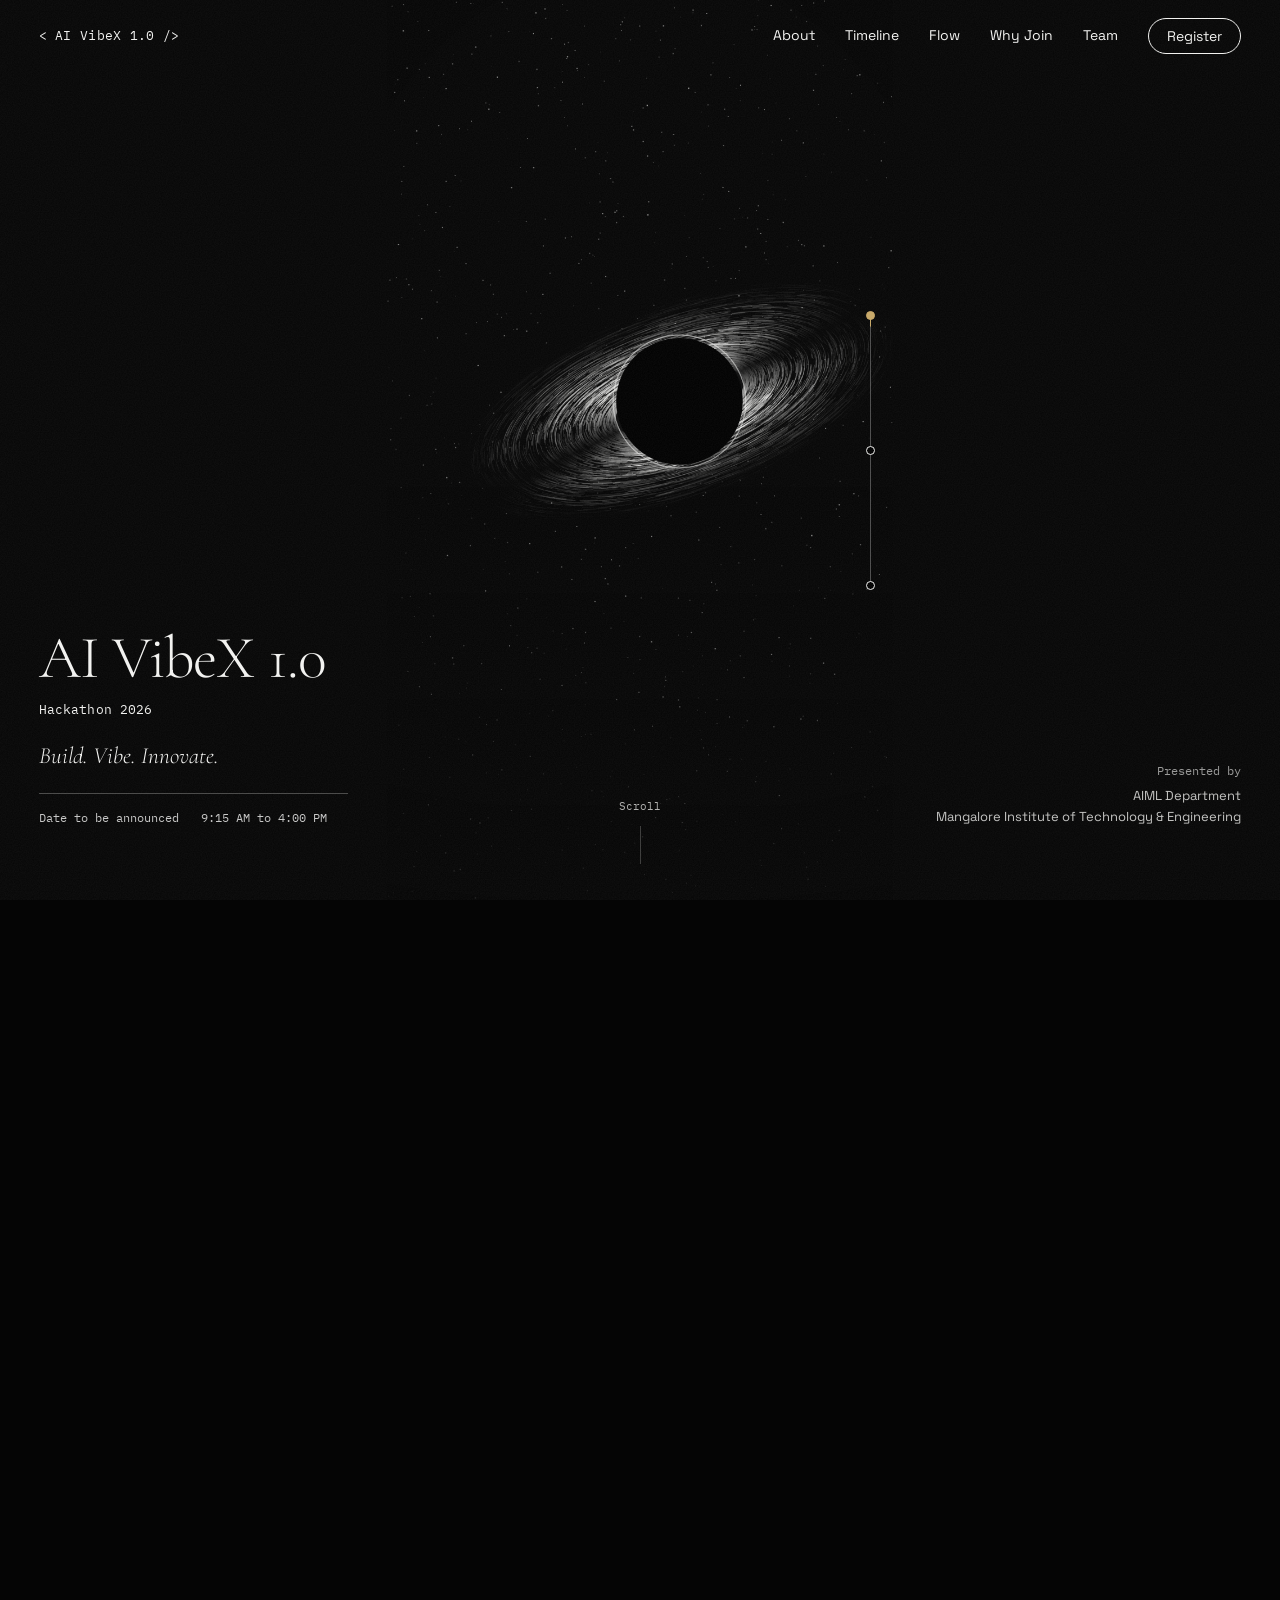
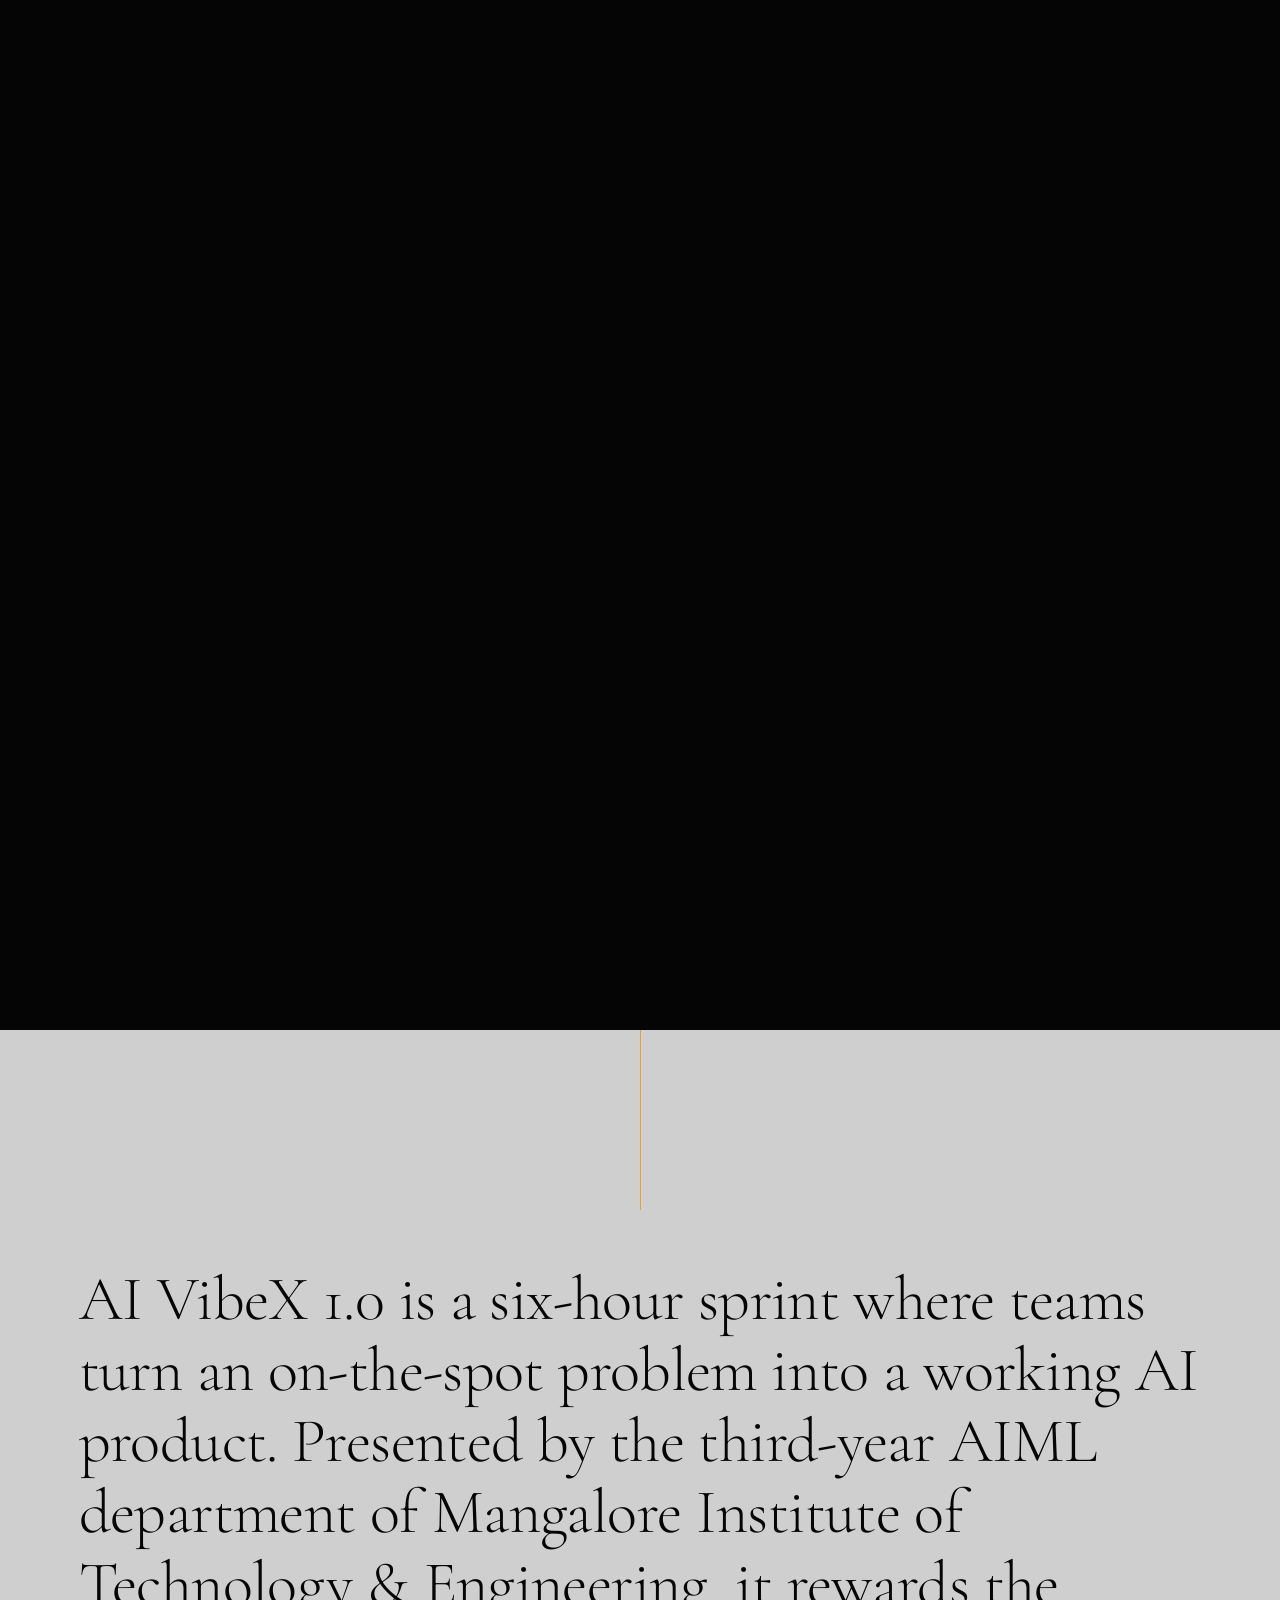
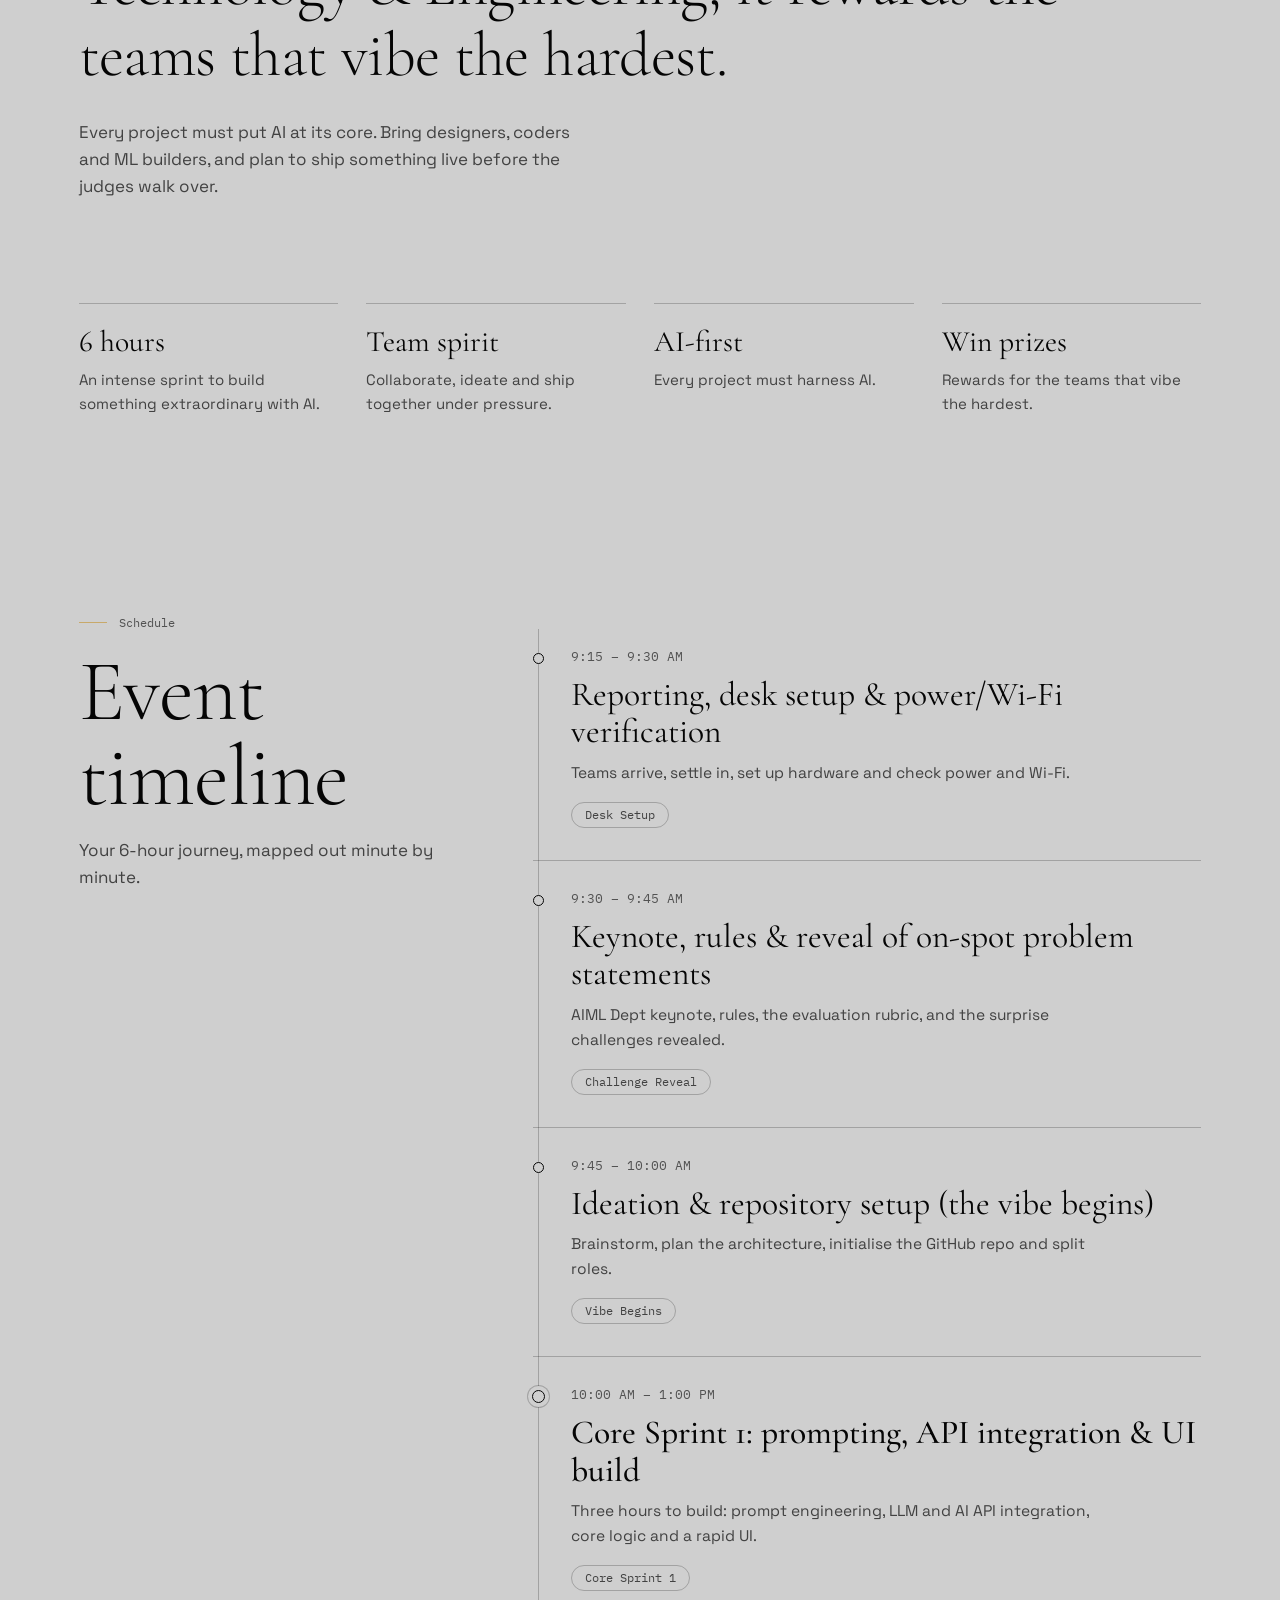
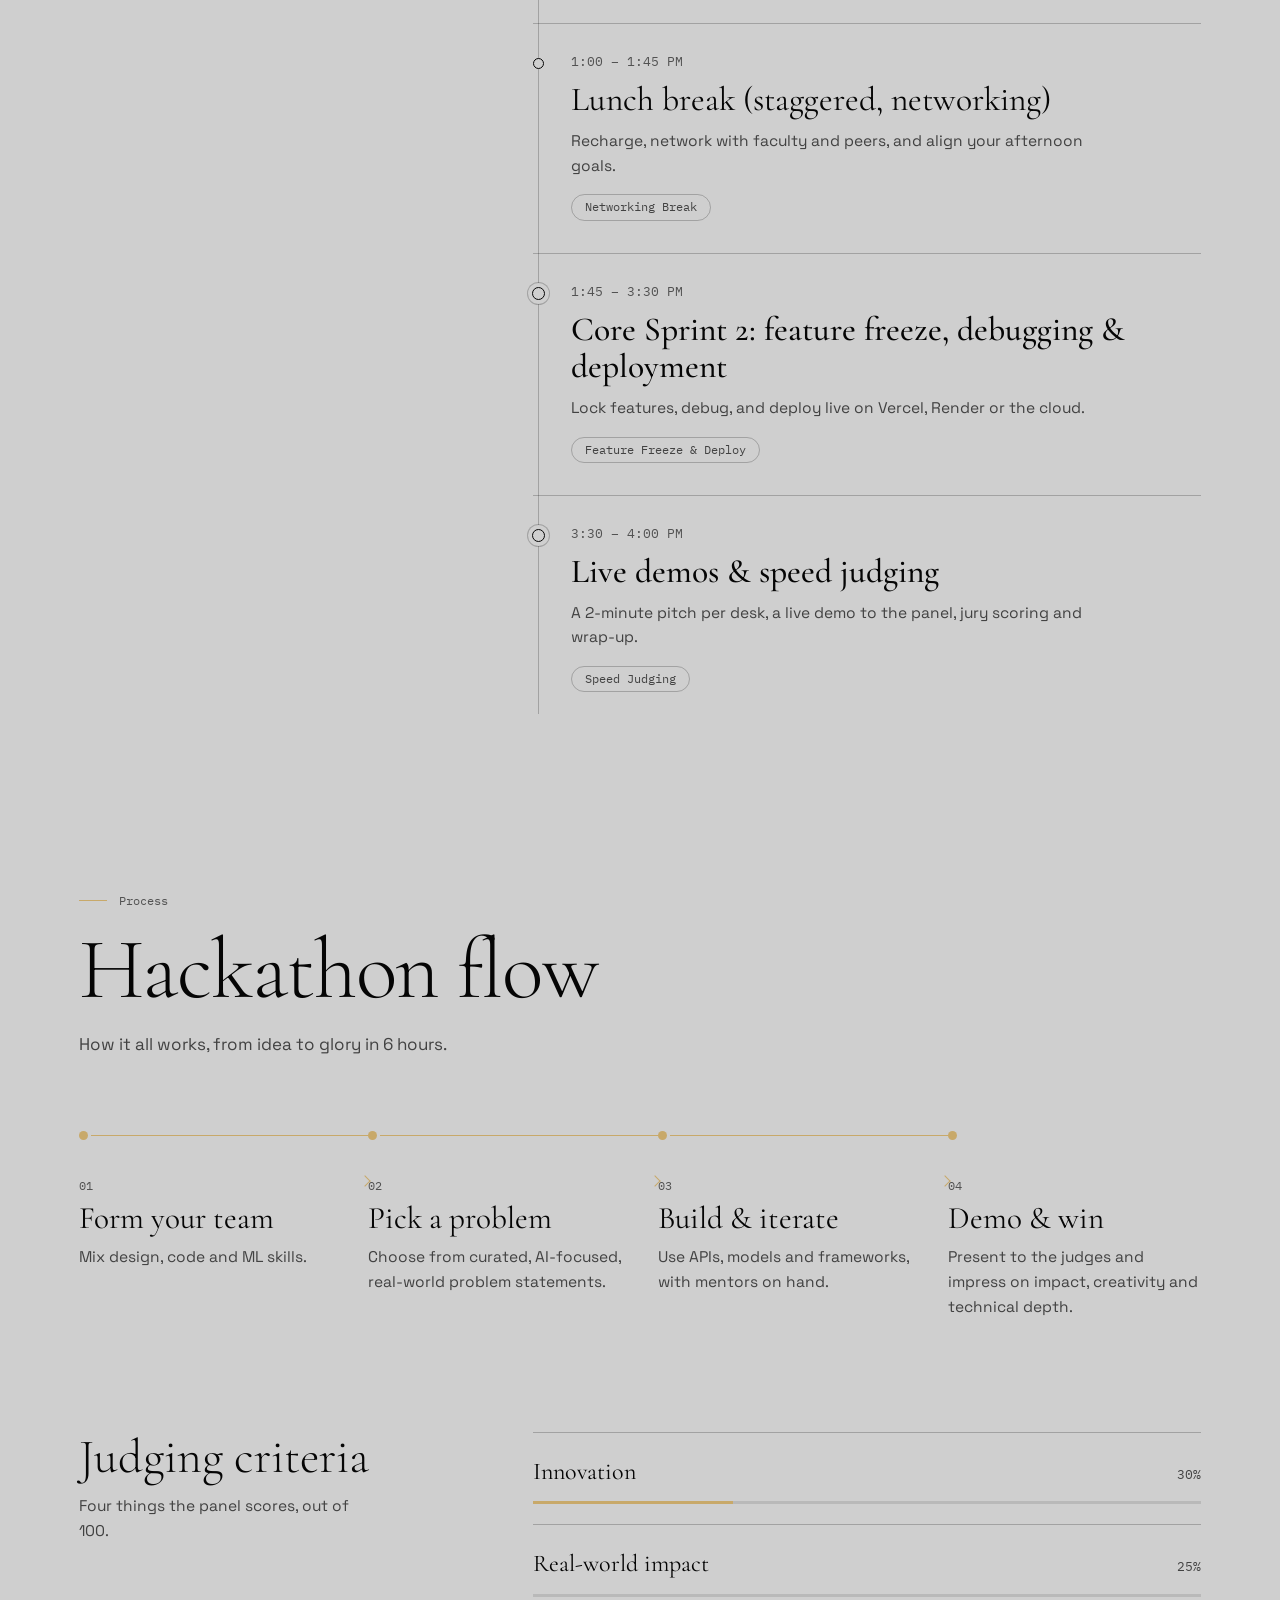
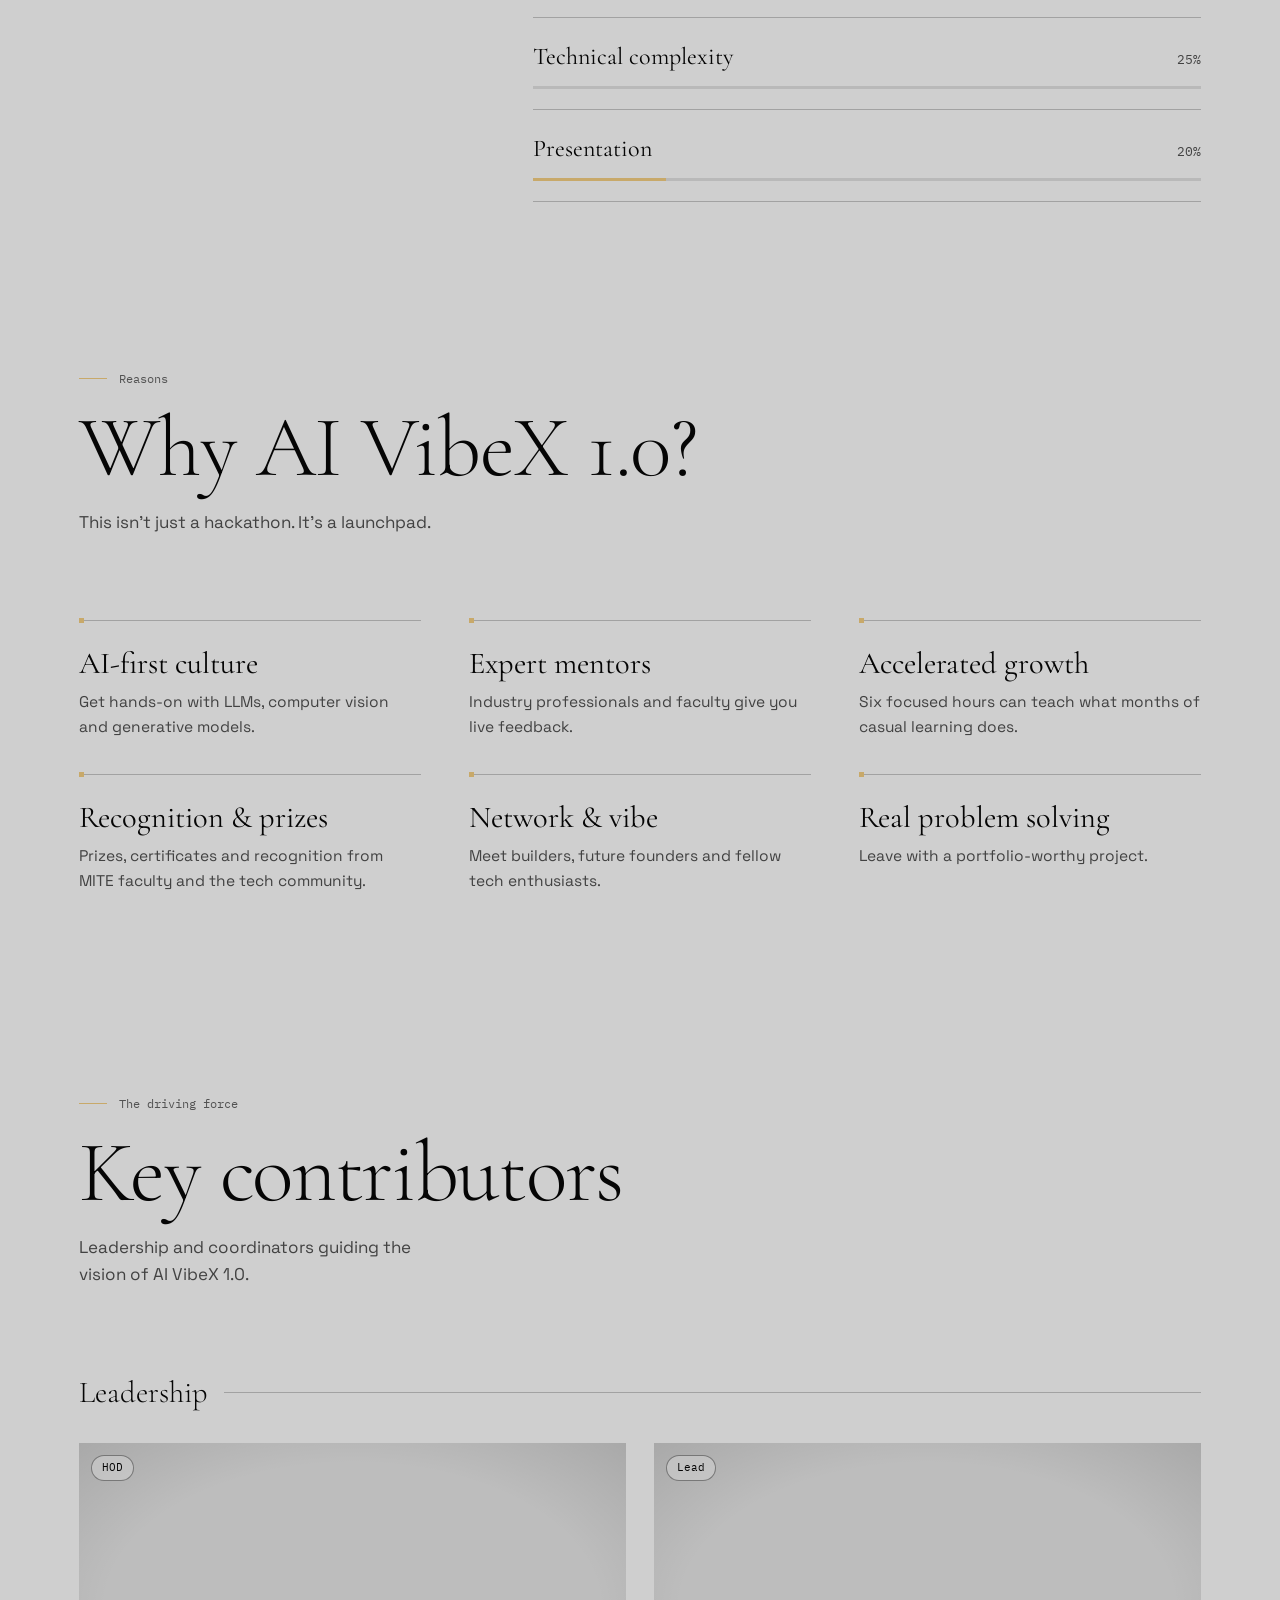
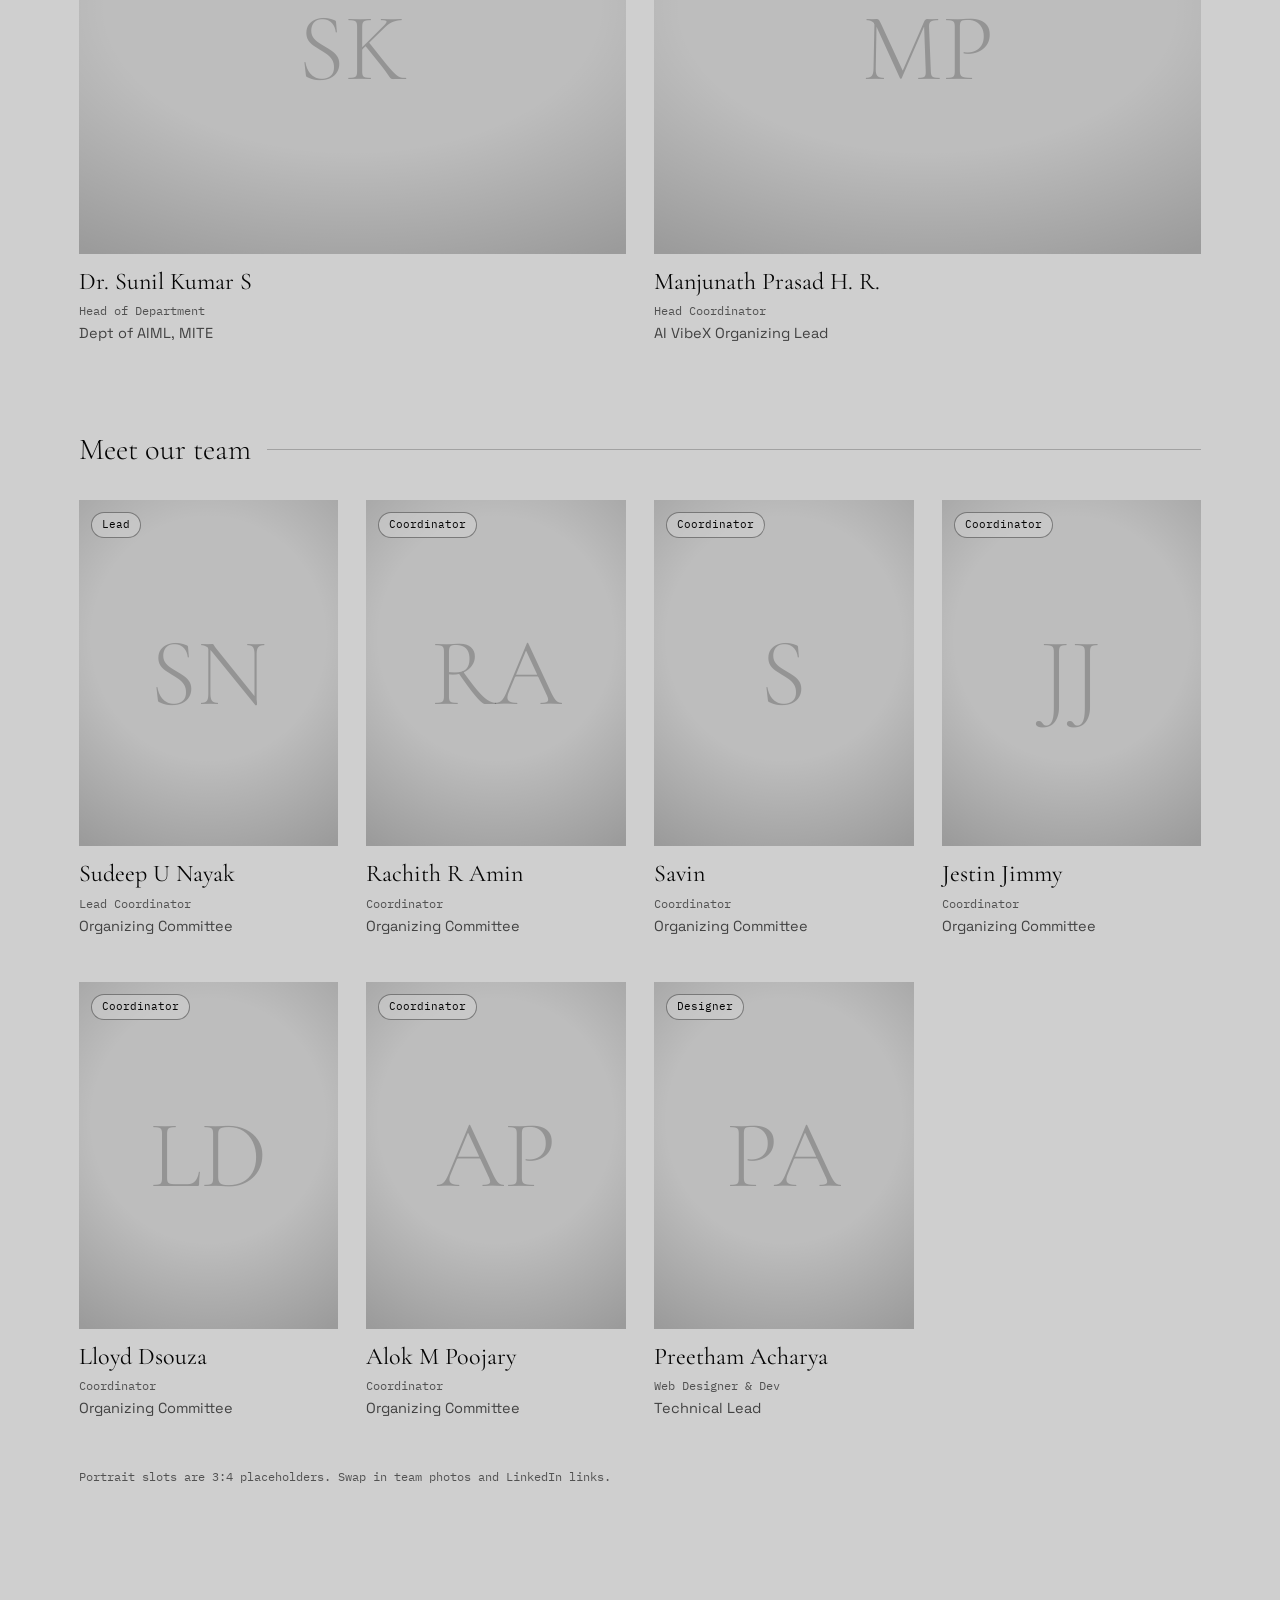
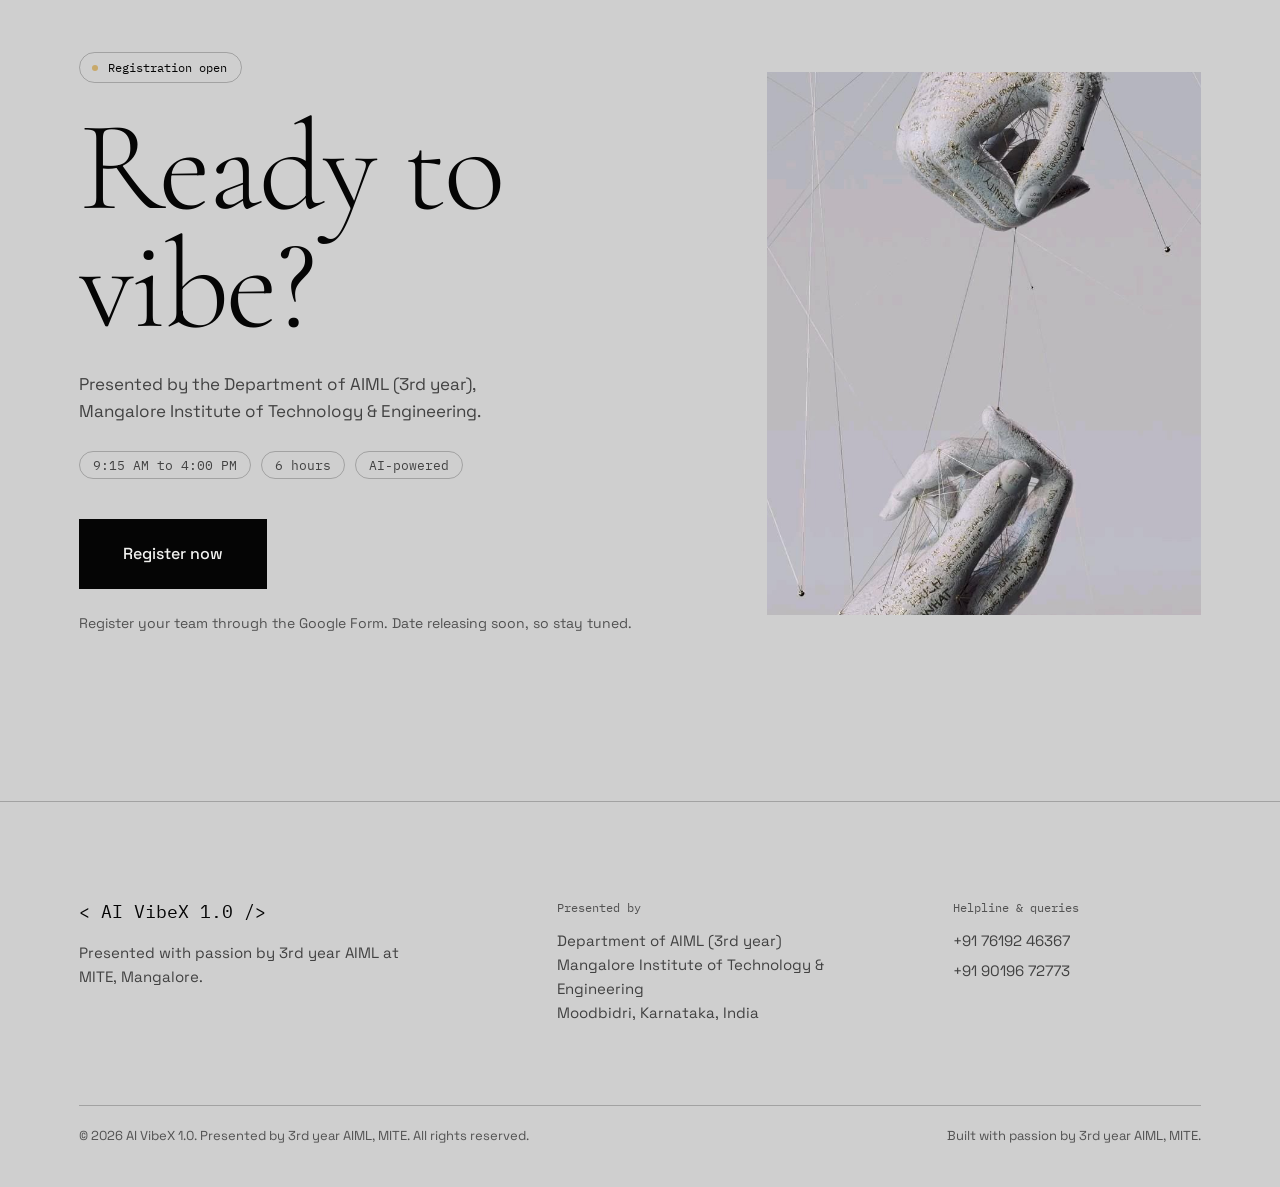
==== AI VibeX 1.0 _ MITE Hackathon.html @ 2404d3eb "first version with vertical fault" ====
<!DOCTYPE html>
<html lang="en">
<head>
<meta charset="utf-8">
<title>AI VibeX 1.0 | MITE Hackathon</title>
<meta name="description" content="AI VibeX 1.0: the premier AI hackathon by Mangalore Institute of Technology & Engineering. A 6-hour innovation sprint, 9:15 AM to 4:00 PM. Build. Vibe. Innovate.">
<meta name="viewport" content="width=device-width, initial-scale=1, viewport-fit=cover">
<meta name="theme-color" content="#050505">
<link rel="preconnect" href="https://fonts.googleapis.com">
<link rel="preconnect" href="https://fonts.gstatic.com" crossorigin>
<link href="https://fonts.googleapis.com/css2?family=Cormorant+Garamond:ital,wght@0,300;0,400;0,500;1,300;1,400&family=IBM+Plex+Mono:wght@400&family=Space+Grotesk:wght@400;500&display=swap" rel="stylesheet">
<style>
:root{
  --ink:#050505; --off:#F2F2F0; --paper:#CFCFCF; --gold:#C8A96A;
  --ink-2:rgba(5,5,5,.7); --ink-3:rgba(5,5,5,.62); --hair:rgba(5,5,5,.22);
  --serif:"Cormorant Garamond","Iowan Old Style",Georgia,serif;
  --sans:"Space Grotesk","Helvetica Neue",Arial,sans-serif;
  --mono:"IBM Plex Mono",ui-monospace,Menlo,monospace;
  --ease:cubic-bezier(.22,.61,.36,1);
  --sw:min(100vw,calc(100svh * 9 / 16));
  --side:calc((100vw - var(--sw)) / 2);
  --pad:24px;
  --sat:env(safe-area-inset-top,0px); --sab:env(safe-area-inset-bottom,0px);
}
*{box-sizing:border-box;margin:0;padding:0}
html{height:100%;scroll-padding-top:72px;-webkit-text-size-adjust:100%}
@media (prefers-reduced-motion:no-preference){html{scroll-behavior:smooth}}
body{min-height:100%;background:var(--ink);color:var(--off);font-family:var(--sans);font-size:16px;line-height:1.6;-webkit-font-smoothing:antialiased}
body.menu-open{overflow:hidden}
a{color:inherit;text-decoration:none}
button{font:inherit;color:inherit;background:none;border:0;cursor:pointer}
:focus-visible{outline:2px solid currentColor;outline-offset:4px}
.ul{background:linear-gradient(var(--gold),var(--gold)) 0 100%/0 1px no-repeat;transition:background-size .7s var(--ease);padding-bottom:3px}
.ul:hover,.ul:focus-visible{background-size:100% 1px}

/* ---------- Header ---------- */
#hdr{position:fixed;inset:0 0 auto 0;z-index:50;display:flex;align-items:center;justify-content:space-between;
  padding:calc(var(--sat) + 18px) max(var(--pad),env(safe-area-inset-right)) 18px max(var(--pad),env(safe-area-inset-left));
  color:var(--off);transition:color .6s var(--ease),background-color .6s var(--ease),border-color .6s var(--ease);border-bottom:1px solid transparent}
#hdr.dark{color:var(--ink)}
#hdr.solid{background:rgba(207,207,207,.88);-webkit-backdrop-filter:blur(10px);backdrop-filter:blur(10px);border-bottom-color:var(--hair)}
.mark{font-family:var(--mono);font-size:13px;letter-spacing:.02em}
.links{display:none;gap:30px;font-size:14px;align-items:center}
.links a.reg{display:inline-block;text-align:center;white-space:nowrap;border:1px solid currentColor;padding:6px 18px;border-radius:99px;transition:border-color .6s var(--ease),color .6s var(--ease)}
.links a.reg:hover{border-color:var(--gold)}
#menuBtn{font-family:var(--mono);font-size:13px;padding:6px 0}
@media(min-width:1000px){.links{display:flex}#menuBtn{display:none}}
#menu{position:fixed;inset:0;z-index:60;background:var(--ink);color:var(--off);display:flex;flex-direction:column;justify-content:center;
  padding:var(--pad);visibility:hidden;opacity:0;transition:opacity .7s var(--ease),visibility 0s .7s}
#menu.open{visibility:visible;opacity:1;transition:opacity .7s var(--ease)}
#menu a{display:block;font-family:var(--serif);font-weight:300;font-size:clamp(2.4rem,11vw,3.6rem);line-height:1.25}
#menu .close{position:absolute;top:calc(var(--sat) + 18px);right:var(--pad);font-family:var(--mono);font-size:13px}
#menu .hair{width:40px;height:1px;background:var(--gold);margin:28px 0 14px}
#menu small{font-family:var(--mono);font-size:12px;opacity:.7}

/* ---------- Hero ---------- */
.hero{position:relative;height:470vh;height:470svh;background:var(--ink)}
.pin{position:sticky;top:0;height:100vh;height:100svh;overflow:hidden;background:var(--ink)}
.stage{position:relative;width:var(--sw);height:100%;margin:0 auto;overflow:hidden;background:var(--ink)}
.layer{position:absolute;inset:0;transform-origin:57.8% 44.6%;will-change:transform,opacity}
.layer canvas{display:block;width:100%;height:100%;object-fit:cover}
#L2{opacity:0}
.vig{position:absolute;inset:0;pointer-events:none;background:radial-gradient(120% 90% at 50% 45%,transparent 55%,rgba(0,0,0,.55) 100%)}
.shade{position:absolute;inset:auto 0 0 0;height:46%;pointer-events:none;background:linear-gradient(to top,rgba(5,5,5,.78),transparent)}
.paperfade{position:absolute;inset:auto 0 0 0;height:34%;pointer-events:none;opacity:0;background:linear-gradient(to bottom,transparent,var(--paper))}
.grain{position:absolute;inset:-10%;pointer-events:none;opacity:.04;mix-blend-mode:screen;
  background-image:url("data:image/svg+xml;utf8,<svg xmlns='http://www.w3.org/2000/svg' width='220' height='220'><filter id='n'><feTurbulence type='fractalNoise' baseFrequency='.85' numOctaves='2' stitchTiles='stitch'/><feColorMatrix values='0 0 0 0 1 0 0 0 0 1 0 0 0 0 1 0 0 0 1.2 0'/></filter><rect width='100%' height='100%' filter='url(%23n)'/></svg>");}
@media(prefers-reduced-motion:no-preference){.grain{animation:grain 1s steps(6) infinite}}
@keyframes grain{0%{transform:translate(0,0)}20%{transform:translate(-3%,2%)}40%{transform:translate(2%,-3%)}60%{transform:translate(-2%,-1%)}80%{transform:translate(3%,3%)}100%{transform:translate(0,0)}}

.hero-copy{position:absolute;z-index:5;left:calc(var(--side) + var(--pad));right:calc(var(--side) + var(--pad));bottom:calc(15svh + var(--sab));opacity:0}
.hero-copy h1{font-family:var(--serif);font-weight:300;font-size:clamp(3.4rem,17vw,5rem);line-height:.94;letter-spacing:-.015em}
.hero-copy .sub{font-family:var(--mono);font-size:13px;margin-top:14px;letter-spacing:.01em}
.hero-copy .tag{font-family:var(--serif);font-style:italic;font-weight:300;font-size:1.45rem;margin-top:22px;line-height:1.2}
.hero-copy .when{margin-top:22px;padding-top:14px;border-top:1px solid rgba(242,242,240,.28);font-family:var(--mono);font-size:12px;line-height:1.7;color:rgba(242,242,240,.82);display:flex;flex-wrap:wrap;gap:2px 22px}
.hero-meta{display:none}
.cue{position:absolute;z-index:5;left:50%;transform:translateX(-50%);bottom:calc(4svh + var(--sab));display:flex;flex-direction:column;align-items:center;gap:10px;font-family:var(--mono);font-size:11px;color:rgba(242,242,240,.8)}
.cue i{display:block;width:1px;height:38px;background:rgba(242,242,240,.25);position:relative;overflow:hidden}
.cue i::after{content:"";position:absolute;left:0;top:-40%;width:1px;height:40%;background:var(--gold)}
@media(prefers-reduced-motion:no-preference){.cue i::after{animation:cue 2.4s var(--ease) infinite}}
@keyframes cue{0%{top:-40%}100%{top:110%}}
.line{position:absolute;z-index:5;left:calc(50% - (var(--sw) - 2 * var(--pad)) / 2);width:calc(var(--sw) - 2 * var(--pad));text-align:center;opacity:0;pointer-events:none}
#line2{bottom:calc(22svh + var(--sab));font-family:var(--serif);font-style:italic;font-weight:300;font-size:clamp(2.2rem,9vw,3rem);color:var(--off)}
#line3{bottom:calc(27svh + var(--sab));color:var(--ink)}
#line3 p{font-family:var(--serif);font-weight:400;font-size:clamp(2rem,8.5vw,2.8rem);line-height:1.1}
#line3 .acts{display:flex;justify-content:center;gap:26px;margin-top:18px;font-size:14px;font-weight:500}
.thread{position:absolute;z-index:4;left:50%;bottom:0;width:1px;height:22svh;background:var(--gold);transform:scaleY(0);transform-origin:top center}
.prog{position:absolute;z-index:6;top:50%;right:calc(var(--side) + 14px);height:30svh;width:9px;transform:translateY(-50%);color:var(--off);transition:color .5s var(--ease)}
.prog.dark{color:var(--ink)}
.prog .rail{position:absolute;left:4px;top:0;bottom:0;width:1px;background:currentColor;opacity:.3}
.prog .fill{position:absolute;left:4px;top:0;bottom:0;width:1px;background:var(--gold);transform:scaleY(0);transform-origin:top}
.prog b{position:absolute;left:0;width:9px;height:9px;border-radius:50%;border:1px solid currentColor;background:var(--ink);transition:background-color .5s,border-color .5s}
.prog.dark b{background:var(--paper)}
.prog b.on{background:var(--gold);border-color:var(--gold)}
.prog b:nth-of-type(1){top:-4px}.prog b:nth-of-type(2){top:calc(50% - 4px)}.prog b:nth-of-type(3){top:calc(100% - 4px)}

@media (min-width:1000px) and (min-aspect-ratio:5/4){
  :root{--pad:clamp(28px,calc(var(--side)*.1),52px)}
  .hero-copy{left:var(--pad);right:auto;width:calc(var(--side) - var(--pad) * 2);bottom:8svh}
  .hero-copy h1{font-size:clamp(3rem,calc(var(--side) * .155),5.4rem)}
  .hero-meta{display:block;position:absolute;z-index:5;right:var(--pad);bottom:8svh;width:calc(var(--side) - var(--pad) * 2);text-align:right;font-size:13px;line-height:1.6;color:rgba(242,242,240,.8);opacity:0}
  .hero-meta span{display:block;font-family:var(--mono);font-size:12px;margin-bottom:6px;color:rgba(242,242,240,.62)}
  .prog{right:calc(var(--side) + 18px)}
}

/* reduced motion: static hero */
.rm .hero{height:100svh}.rm .pin{position:relative}
.rm .hero-copy,.rm .hero-meta{opacity:1!important;color:var(--ink)}
.rm .hero-copy .when{border-top-color:var(--hair);color:var(--ink-2)}
.rm .hero-meta{color:var(--ink-2)}.rm .hero-meta span{color:var(--ink-3)}
.rm .shade,.rm .grain,.rm .cue,.rm .prog,.rm #L1{display:none}
.rm #L2{opacity:1}.rm #line3{opacity:1;pointer-events:auto}.rm .paperfade{opacity:1}
.rm .pin,.rm .stage{background:var(--paper)}

/* ---------- Paper content ---------- */
.paper{position:relative;background:var(--paper);color:var(--ink)}
.wrap{max-width:1200px;margin:0 auto;padding:0 var(--pad)}
section.s{position:relative;padding:clamp(88px,13vw,168px) 0 0}
.lead{position:absolute;top:0;left:50%;width:1px;height:20svh;background:var(--gold);transform:scaleY(0);transform-origin:top;transition:transform 1.2s var(--ease)}
.lead.in{transform:scaleY(1)}
.sh .lab{display:flex;align-items:center;gap:12px;font-family:var(--mono);font-size:12px;color:var(--ink-3)}
.sh .lab::before{content:"";width:28px;height:1px;background:var(--gold)}
.sh h2{font-family:var(--serif);font-weight:300;font-size:clamp(2.7rem,7.2vw,5.4rem);line-height:.98;letter-spacing:-.015em;margin-top:18px}
.sh p.sub{margin-top:18px;max-width:34ch;color:var(--ink-2);font-size:17px}
.draw{height:1px;background:var(--hair);transform:scaleX(0);transform-origin:left;transition:transform 1.1s var(--ease)}
.draw.in{transform:scaleX(1)}

/* About */
#about{padding-top:clamp(150px,26svh,260px)}
.about-t{font-family:var(--serif);font-weight:300;font-size:clamp(1.95rem,5vw,3.9rem);line-height:1.14;letter-spacing:-.01em;max-width:24em}
.about-p{margin-top:28px;max-width:46ch;color:var(--ink-2);font-size:17px}
.hl{display:grid;grid-template-columns:1fr;gap:0;margin-top:clamp(56px,8vw,104px)}
.hl>div{border-top:1px solid var(--hair);padding:22px 0 30px}
.hl h3{font-family:var(--serif);font-weight:400;font-size:1.85rem;line-height:1.1}
.hl p{margin-top:10px;font-size:15px;color:var(--ink-2);max-width:30ch}
@media(min-width:760px){.hl{grid-template-columns:repeat(4,1fr);column-gap:28px}}

/* Timeline */
.tl-grid{display:grid;gap:44px}
@media(min-width:900px){.tl-grid{grid-template-columns:4fr 7fr;gap:72px}.tl-side{position:sticky;top:120px;align-self:start}}
.tl{position:relative;list-style:none;margin-top:6px}
.tl::before{content:"";position:absolute;left:5px;top:10px;bottom:10px;width:1px;background:var(--hair)}
.tl-fill{position:absolute;left:5px;top:10px;bottom:10px;width:1px;background:var(--gold);transform:scaleY(0);transform-origin:top}
.tl li{position:relative;padding:0 0 0 38px;margin-bottom:0;border-bottom:1px solid var(--hair)}
.tl li:last-child{border-bottom:0}
.tl .row{padding:28px 0 32px}
.tl .dot{position:absolute;left:0;top:34px;width:11px;height:11px;border-radius:50%;border:1px solid var(--ink);background:var(--paper);transition:background-color .7s var(--ease),border-color .7s var(--ease)}
.tl li.on .dot{background:var(--gold);border-color:var(--gold)}
.tl li.core .dot{width:13px;height:13px;left:-1px;top:33px;box-shadow:0 0 0 4px var(--paper),0 0 0 5px var(--hair)}
.tl time{font-family:var(--mono);font-size:13px;color:var(--ink-3);display:block}
.tl h3{font-family:var(--serif);font-weight:400;font-size:clamp(1.55rem,3.2vw,2.1rem);line-height:1.12;margin-top:8px}
.tl li.core h3{font-weight:500}
.tl p{margin-top:10px;color:var(--ink-2);font-size:15.5px;max-width:52ch}
.chip{display:inline-block;margin-top:16px;border:1px solid var(--hair);border-radius:99px;padding:3px 13px;font-family:var(--mono);font-size:11.5px;color:var(--ink-2)}

/* Flow */
.steps{list-style:none;display:grid;gap:0;margin-top:clamp(40px,6vw,72px);counter-reset:s;position:relative}
.steps li{position:relative;padding:0 0 38px 44px}
.steps li::before{content:"";position:absolute;left:5px;top:22px;bottom:-4px;width:1px;background:var(--gold)}
.steps li:last-child::before{display:none}
.steps li::after{content:"";position:absolute;left:1px;top:14px;width:9px;height:9px;border-radius:50%;background:var(--gold)}
.steps .n{font-family:var(--mono);font-size:12px;color:var(--ink-3)}
.steps h3{font-family:var(--serif);font-weight:400;font-size:1.95rem;line-height:1.1;margin-top:6px}
.steps p{margin-top:10px;color:var(--ink-2);font-size:15.5px;max-width:30ch}
@media(min-width:900px){
  .steps{grid-template-columns:repeat(4,1fr);column-gap:36px}
  .steps li{padding:46px 0 0}
  .steps li::before{left:12px;right:-36px;width:auto;height:1px;top:5px;bottom:auto}
  .steps li::after{left:0;top:1px}
  .steps li:not(:last-child) .n::after{content:"";position:absolute;right:-37px;top:1px;width:7px;height:7px;border-top:1px solid var(--gold);border-right:1px solid var(--gold);transform:rotate(45deg)}
  .steps li:last-child::before{display:none}
  .steps .n{position:relative;display:block}
}
.crit{margin-top:clamp(64px,9vw,112px);display:grid;gap:34px}
@media(min-width:900px){.crit{grid-template-columns:4fr 7fr;gap:72px}}
.crit h3{font-family:var(--serif);font-weight:300;font-size:clamp(2rem,4vw,3rem);line-height:1.05}
.crit .sub{margin-top:12px;color:var(--ink-2);font-size:15.5px;max-width:30ch}
.bars{list-style:none}
.bars li{display:grid;grid-template-columns:1fr auto;align-items:baseline;gap:10px 16px;padding:20px 0;border-top:1px solid var(--hair)}
.bars li:last-child{border-bottom:1px solid var(--hair)}
.bars b{font-family:var(--serif);font-weight:400;font-size:1.5rem}
.bars span{font-family:var(--mono);font-size:13px;color:var(--ink-2)}
.bars .tr{grid-column:1/-1;height:3px;background:rgba(5,5,5,.1);position:relative}
.bars .tr i{position:absolute;left:0;top:0;bottom:0;background:var(--gold);width:0;transition:width 1.4s var(--ease)}
.bars .tr.in i{width:var(--w)}

/* Why */
.why{display:grid;grid-template-columns:1fr;margin-top:clamp(44px,7vw,84px)}
.why>div{border-top:1px solid var(--hair);padding:26px 0 34px;position:relative}
.why>div::before{content:"";position:absolute;left:0;top:-3px;width:5px;height:5px;background:var(--gold)}
.why h3{font-family:var(--serif);font-weight:400;font-size:1.9rem;line-height:1.1}
.why p{margin-top:10px;color:var(--ink-2);font-size:15.5px;max-width:36ch}
@media(min-width:760px){.why{grid-template-columns:repeat(2,1fr);column-gap:64px}}
@media(min-width:1000px){.why{grid-template-columns:repeat(3,1fr);column-gap:48px}}

/* Team */
.grp{margin-top:clamp(44px,7vw,80px)}
.grp>h3{font-family:var(--serif);font-weight:300;font-size:1.9rem;margin-bottom:26px;display:flex;align-items:center;gap:16px}
.grp>h3::after{content:"";flex:1;height:1px;background:var(--hair)}
.cards{display:grid;grid-template-columns:repeat(2,1fr);gap:30px 16px}
.cards.lead2{grid-template-columns:1fr}
@media(min-width:620px){.cards.lead2{grid-template-columns:repeat(2,1fr);gap:30px 28px}}
@media(min-width:900px){.cards:not(.lead2){grid-template-columns:repeat(4,1fr);gap:44px 28px}.cards.lead2{grid-template-columns:repeat(4,1fr)}.cards.lead2 .card:nth-child(1){grid-column:1/3}.cards.lead2 .card:nth-child(2){grid-column:3/5}}
.card{position:relative}
.ph{position:relative;aspect-ratio:3/4;background:#bdbdbd;overflow:hidden;transition:transform .8s var(--ease)}
.cards.lead2 .ph{aspect-ratio:4/3}
.card:hover .ph{transform:scale(1.015)}
.ph .ini{position:absolute;inset:0;display:grid;place-items:center;font-family:var(--serif);font-weight:300;font-size:clamp(3.4rem,10vw,6rem);color:rgba(5,5,5,.22)}
.ph::after{content:"";position:absolute;inset:0;background:radial-gradient(90% 70% at 50% 40%,transparent 50%,rgba(0,0,0,.18) 100%)}
.ph .role{position:absolute;z-index:2;left:12px;top:12px;font-family:var(--mono);font-size:11px;padding:3px 10px;border:1px solid rgba(5,5,5,.4);border-radius:99px;background:rgba(207,207,207,.6)}
.ph .li{position:absolute;z-index:2;left:0;right:0;bottom:0;padding:14px 14px;background:rgba(5,5,5,.86);color:var(--off);font-size:14px;transform:translateY(101%);transition:transform .7s var(--ease)}
.card:hover .li,.card:focus-within .li{transform:none}
@media(hover:none){.ph .li{transform:none;padding:9px 12px;font-size:13px}}
.card h4{font-family:var(--serif);font-weight:400;font-size:1.5rem;line-height:1.15;margin-top:14px}
.card .rt{font-family:var(--mono);font-size:12px;color:var(--ink-3);margin-top:6px}
.card .sr{font-size:14.5px;color:var(--ink-2);margin-top:2px}
.tbd{margin-top:46px;font-family:var(--mono);font-size:12px;color:var(--ink-3)}

/* Register */
#register{padding-bottom:clamp(88px,13vw,168px)}
.reg{display:grid;gap:44px;align-items:center}
@media(min-width:900px){.reg{grid-template-columns:7fr 5fr;gap:80px}}
.badge{display:inline-flex;align-items:center;gap:10px;font-family:var(--mono);font-size:12px;border:1px solid var(--hair);padding:5px 14px 5px 12px;border-radius:99px}
.badge::before{content:"";width:6px;height:6px;border-radius:50%;background:var(--gold)}
.reg h2{font-family:var(--serif);font-weight:300;font-size:clamp(3.4rem,11vw,8rem);line-height:.92;letter-spacing:-.02em;margin-top:26px}
.reg .by{margin-top:26px;max-width:42ch;color:var(--ink-2);font-size:17px}
.chips{display:flex;flex-wrap:wrap;gap:10px;margin-top:26px}
.chips .chip{margin:0;font-size:12.5px}
.btn{position:relative;display:inline-block;overflow:hidden;font-weight:500;font-size:16px;padding:22px 44px;background:var(--ink);color:var(--off);margin-top:40px;transition:color .7s var(--ease)}
.btn::after{content:"";position:absolute;left:0;right:0;bottom:0;height:2px;background:var(--gold);transform:scaleX(0);transform-origin:left;transition:transform .8s var(--ease)}
.btn:hover::after,.btn:focus-visible::after{transform:scaleX(1)}
.btn.sec{background:transparent;color:var(--ink);border:1px solid var(--ink);padding:21px 36px}
.help{margin-top:16px;font-size:14px;color:var(--ink-3)}
.hands{position:relative;aspect-ratio:4/5;overflow:hidden;max-height:78svh;justify-self:center;width:100%}
.hands img{width:100%;height:100%;object-fit:cover;display:block}

/* Footer */
footer{border-top:1px solid var(--hair);padding:clamp(56px,8vw,96px) 0 calc(40px + var(--sab));position:relative}
.fg{display:grid;gap:40px}
@media(min-width:900px){.fg{grid-template-columns:5fr 4fr 3fr;gap:64px}}
footer .wm{font-family:var(--mono);font-size:18px}
footer p,footer li{font-size:15px;color:var(--ink-2)}
footer h5{font-family:var(--mono);font-weight:400;font-size:12px;color:var(--ink-3);margin-bottom:12px}
footer ul{list-style:none;display:grid;gap:6px}
footer .fine{margin-top:clamp(44px,7vw,80px);padding-top:20px;border-top:1px solid var(--hair);display:flex;flex-wrap:wrap;justify-content:space-between;gap:8px 24px;font-size:13px;color:var(--ink-3)}
</style>
</head>
<body id="top">

<header id="hdr">
  <a class="mark" href="#top" aria-label="AI VibeX 1.0, back to top">&lt; AI VibeX 1.0 /&gt;</a>
  <nav class="links" aria-label="Primary">
    <a class="ul" href="#about">About</a><a class="ul" href="#timeline">Timeline</a><a class="ul" href="#flow">Flow</a><a class="ul" href="#why">Why Join</a><a class="ul" href="#team">Team</a><a class="reg" href="#register">Register</a>
  </nav>
  <button id="menuBtn" aria-expanded="false" aria-controls="menu">Menu</button>
</header>
<div id="menu" role="dialog" aria-label="Menu" aria-hidden="true">
  <button class="close" id="menuClose">Close</button>
  <a href="#about">About</a><a href="#timeline">Timeline</a><a href="#flow">Flow</a><a href="#why">Why Join</a><a href="#team">Team</a><a href="#register">Register</a>
  <div class="hair"></div><small>9:15 AM to 4:00 PM. Date to be announced.</small>
</div>

<main>
<section class="hero" id="hero" aria-label="AI VibeX 1.0 introduction">
  <div class="pin" id="pin">
    <div class="stage" id="stage">
      <div class="layer" id="L1"><canvas id="c1" width="900" height="1600"></canvas></div>
      <div class="layer" id="L2"><canvas id="c2" width="450" height="800"></canvas></div>
      <div class="vig" id="vig"></div>
      <div class="shade" id="shade"></div>
      <div class="paperfade" id="pfade"></div>
    </div>
    <div class="grain" id="grain"></div>

    <div class="hero-copy" id="copy">
      <h1>AI VibeX 1.0</h1>
      <p class="sub">Hackathon 2026</p>
      <p class="tag">Build. Vibe. Innovate.</p>
      <div class="when"><span>Date to be announced</span><span>9:15 AM to 4:00 PM</span></div>
    </div>
    <div class="hero-meta" id="meta"><span>Presented by</span>AIML Department<br>Mangalore Institute of Technology &amp; Engineering</div>

    <div class="line" id="line2">Step inside.</div>
    <div class="line" id="line3"><p>Find your team.</p><div class="acts"><a class="ul" href="#register">Register</a><a class="ul" href="#timeline">View timeline</a></div></div>

    <div class="cue" id="cue"><span>Scroll</span><i></i></div>
    <div class="prog" id="prog" aria-hidden="true"><div class="rail"></div><div class="fill" id="pfill"></div><b></b><b></b><b></b></div>
    <div class="thread" id="thread"></div>
  </div>
</section>

<div class="paper">

<section class="s" id="about">
  <div class="lead" id="lead"></div>
  <div class="wrap">
    <p class="about-t">AI VibeX 1.0 is a six-hour sprint where teams turn an on-the-spot problem into a working AI product. Presented by the third-year AIML department of Mangalore Institute of Technology &amp; Engineering, it rewards the teams that vibe the hardest.</p>
    <p class="about-p">Every project must put AI at its core. Bring designers, coders and ML builders, and plan to ship something live before the judges walk over.</p>
    <div class="hl">
      <div><h3>6 hours</h3><p>An intense sprint to build something extraordinary with AI.</p></div>
      <div><h3>Team spirit</h3><p>Collaborate, ideate and ship together under pressure.</p></div>
      <div><h3>AI-first</h3><p>Every project must harness AI.</p></div>
      <div><h3>Win prizes</h3><p>Rewards for the teams that vibe the hardest.</p></div>
    </div>
  </div>
</section>

<section class="s" id="timeline">
  <div class="wrap tl-grid">
    <div class="tl-side sh">
      <div class="lab">Schedule</div>
      <h2>Event timeline</h2>
      <p class="sub">Your 6-hour journey, mapped out minute by minute.</p>
    </div>
    <ol class="tl" id="tl">
      <div class="tl-fill" id="tlfill"></div>
      <li class=""><span class="dot"></span><div class="row"><time>9:15 – 9:30 AM</time><h3>Reporting, desk setup &amp; power/Wi-Fi verification</h3><p>Teams arrive, settle in, set up hardware and check power and Wi-Fi.</p><span class="chip">Desk Setup</span></div></li><li class=""><span class="dot"></span><div class="row"><time>9:30 – 9:45 AM</time><h3>Keynote, rules &amp; reveal of on-spot problem statements</h3><p>AIML Dept keynote, rules, the evaluation rubric, and the surprise challenges revealed.</p><span class="chip">Challenge Reveal</span></div></li><li class=""><span class="dot"></span><div class="row"><time>9:45 – 10:00 AM</time><h3>Ideation &amp; repository setup (the vibe begins)</h3><p>Brainstorm, plan the architecture, initialise the GitHub repo and split roles.</p><span class="chip">Vibe Begins</span></div></li><li class="core"><span class="dot"></span><div class="row"><time>10:00 AM – 1:00 PM</time><h3>Core Sprint 1: prompting, API integration &amp; UI build</h3><p>Three hours to build: prompt engineering, LLM and AI API integration, core logic and a rapid UI.</p><span class="chip">Core Sprint 1</span></div></li><li class=""><span class="dot"></span><div class="row"><time>1:00 – 1:45 PM</time><h3>Lunch break (staggered, networking)</h3><p>Recharge, network with faculty and peers, and align your afternoon goals.</p><span class="chip">Networking Break</span></div></li><li class="core"><span class="dot"></span><div class="row"><time>1:45 – 3:30 PM</time><h3>Core Sprint 2: feature freeze, debugging &amp; deployment</h3><p>Lock features, debug, and deploy live on Vercel, Render or the cloud.</p><span class="chip">Feature Freeze &amp; Deploy</span></div></li><li class="core"><span class="dot"></span><div class="row"><time>3:30 – 4:00 PM</time><h3>Live demos &amp; speed judging</h3><p>A 2-minute pitch per desk, a live demo to the panel, jury scoring and wrap-up.</p><span class="chip">Speed Judging</span></div></li>
    </ol>
  </div>
</section>

<section class="s" id="flow">
  <div class="wrap">
    <div class="sh">
      <div class="lab">Process</div>
      <h2>Hackathon flow</h2>
      <p class="sub">How it all works, from idea to glory in 6 hours.</p>
    </div>
    <ol class="steps">
      <li><span class="n">01</span><h3>Form your team</h3><p>Mix design, code and ML skills.</p></li>
      <li><span class="n">02</span><h3>Pick a problem</h3><p>Choose from curated, AI-focused, real-world problem statements.</p></li>
      <li><span class="n">03</span><h3>Build &amp; iterate</h3><p>Use APIs, models and frameworks, with mentors on hand.</p></li>
      <li><span class="n">04</span><h3>Demo &amp; win</h3><p>Present to the judges and impress on impact, creativity and technical depth.</p></li>
    </ol>
    <div class="crit">
      <div><h3>Judging criteria</h3><p class="sub">Four things the panel scores, out of 100.</p></div>
      <ul class="bars">
        <li><b>Innovation</b><span>30%</span><div class="tr" style="--w:30%"><i></i></div></li>
        <li><b>Real-world impact</b><span>25%</span><div class="tr" style="--w:25%"><i></i></div></li>
        <li><b>Technical complexity</b><span>25%</span><div class="tr" style="--w:25%"><i></i></div></li>
        <li><b>Presentation</b><span>20%</span><div class="tr" style="--w:20%"><i></i></div></li>
      </ul>
    </div>
  </div>
</section>

<section class="s" id="why">
  <div class="wrap">
    <div class="sh">
      <div class="lab">Reasons</div>
      <h2>Why AI VibeX 1.0?</h2>
      <p class="sub">This isn't just a hackathon. It's a launchpad.</p>
    </div>
    <div class="why">
      <div><h3>AI-first culture</h3><p>Get hands-on with LLMs, computer vision and generative models.</p></div>
      <div><h3>Expert mentors</h3><p>Industry professionals and faculty give you live feedback.</p></div>
      <div><h3>Accelerated growth</h3><p>Six focused hours can teach what months of casual learning does.</p></div>
      <div><h3>Recognition &amp; prizes</h3><p>Prizes, certificates and recognition from MITE faculty and the tech community.</p></div>
      <div><h3>Network &amp; vibe</h3><p>Meet builders, future founders and fellow tech enthusiasts.</p></div>
      <div><h3>Real problem solving</h3><p>Leave with a portfolio-worthy project.</p></div>
    </div>
  </div>
</section>

<section class="s" id="team">
  <div class="wrap">
    <div class="sh">
      <div class="lab">The driving force</div>
      <h2>Key contributors</h2>
      <p class="sub">Leadership and coordinators guiding the vision of AI VibeX 1.0.</p>
    </div>
    <div class="grp"><h3>Leadership</h3><div class="cards lead2"><article class="card"><div class="ph"><span class="ini" aria-hidden="true">SK</span><span class="role">HOD</span><div class="li"></div></div><h4>Dr. Sunil Kumar S</h4><p class="rt">Head of Department</p><p class="sr">Dept of AIML, MITE</p></article><article class="card"><div class="ph"><span class="ini" aria-hidden="true">MP</span><span class="role">Lead</span><div class="li"><a class="ul" href="#" aria-label="Connect with Manjunath Prasad H. R. on LinkedIn">Connect on LinkedIn</a></div></div><h4>Manjunath Prasad H. R.</h4><p class="rt">Head Coordinator</p><p class="sr">AI VibeX Organizing Lead</p></article></div></div>
    <div class="grp"><h3>Meet our team</h3><div class="cards"><article class="card"><div class="ph"><span class="ini" aria-hidden="true">SN</span><span class="role">Lead</span><div class="li"><a class="ul" href="#" aria-label="Connect with Sudeep U Nayak on LinkedIn">Connect on LinkedIn</a></div></div><h4>Sudeep U Nayak</h4><p class="rt">Lead Coordinator</p><p class="sr">Organizing Committee</p></article><article class="card"><div class="ph"><span class="ini" aria-hidden="true">RA</span><span class="role">Coordinator</span><div class="li"><a class="ul" href="#" aria-label="Connect with Rachith R Amin on LinkedIn">Connect on LinkedIn</a></div></div><h4>Rachith R Amin</h4><p class="rt">Coordinator</p><p class="sr">Organizing Committee</p></article><article class="card"><div class="ph"><span class="ini" aria-hidden="true">S</span><span class="role">Coordinator</span><div class="li"><a class="ul" href="#" aria-label="Connect with Savin on LinkedIn">Connect on LinkedIn</a></div></div><h4>Savin</h4><p class="rt">Coordinator</p><p class="sr">Organizing Committee</p></article><article class="card"><div class="ph"><span class="ini" aria-hidden="true">JJ</span><span class="role">Coordinator</span><div class="li"><a class="ul" href="#" aria-label="Connect with Jestin Jimmy on LinkedIn">Connect on LinkedIn</a></div></div><h4>Jestin Jimmy</h4><p class="rt">Coordinator</p><p class="sr">Organizing Committee</p></article><article class="card"><div class="ph"><span class="ini" aria-hidden="true">LD</span><span class="role">Coordinator</span><div class="li"><a class="ul" href="#" aria-label="Connect with Lloyd Dsouza on LinkedIn">Connect on LinkedIn</a></div></div><h4>Lloyd Dsouza</h4><p class="rt">Coordinator</p><p class="sr">Organizing Committee</p></article><article class="card"><div class="ph"><span class="ini" aria-hidden="true">AP</span><span class="role">Coordinator</span><div class="li"><a class="ul" href="#" aria-label="Connect with Alok M Poojary on LinkedIn">Connect on LinkedIn</a></div></div><h4>Alok M Poojary</h4><p class="rt">Coordinator</p><p class="sr">Organizing Committee</p></article><article class="card"><div class="ph"><span class="ini" aria-hidden="true">PA</span><span class="role">Designer</span><div class="li"><a class="ul" href="#" aria-label="Connect with Preetham Acharya on LinkedIn">Connect on LinkedIn</a></div></div><h4>Preetham Acharya</h4><p class="rt">Web Designer &amp; Dev</p><p class="sr">Technical Lead</p></article></div></div>
    <p class="tbd">Portrait slots are 3:4 placeholders. Swap in team photos and LinkedIn links.</p>
  </div>
</section>

<section class="s" id="register">
  <div class="wrap reg">
    <div>
      <span class="badge">Registration open</span>
      <h2>Ready to vibe?</h2>
      <p class="by">Presented by the Department of AIML (3rd year), Mangalore Institute of Technology &amp; Engineering.</p>
      <div class="chips"><span class="chip">9:15 AM to 4:00 PM</span><span class="chip">6 hours</span><span class="chip">AI-powered</span></div>
      <a class="btn" id="regBtn" href="#register" data-form-url="">Register now</a>
      <p class="help">Register your team through the Google Form. Date releasing soon, so stay tuned.</p>
    </div>
    <div class="hands"><img alt="Two white marble hands inscribed with gold script, reaching toward each other on golden threads" src="[data-uri]"></div>
  </div>
</section>

<footer>
  <div class="wrap">
    <div class="fg">
      <div><div class="wm">&lt; AI VibeX 1.0 /&gt;</div><p style="margin-top:14px;max-width:34ch">Presented with passion by 3rd year AIML at MITE, Mangalore.</p></div>
      <div><h5>Presented by</h5><p>Department of AIML (3rd year)<br>Mangalore Institute of Technology &amp; Engineering<br>Moodbidri, Karnataka, India</p></div>
      <div><h5>Helpline &amp; queries</h5><ul><li><a class="ul" href="tel:+917619246367">+91 76192 46367</a></li><li><a class="ul" href="tel:+919019672773">+91 90196 72773</a></li></ul></div>
    </div>
    <div class="fine"><span>&copy; 2026 AI VibeX 1.0. Presented by 3rd year AIML, MITE. All rights reserved.</span><span>Built with passion by 3rd year AIML, MITE.</span></div>
  </div>
</footer>

</div>
</main>

<script>
const FR=["[data-uri]", "[data-uri]", "[data-uri]", "[data-uri]", "[data-uri]", "[data-uri]", "[data-uri]", "[data-uri]", "[data-uri]", "[data-uri]", "[data-uri]", "[data-uri]", "[data-uri]", "[data-uri]", "[data-uri]", "[data-uri]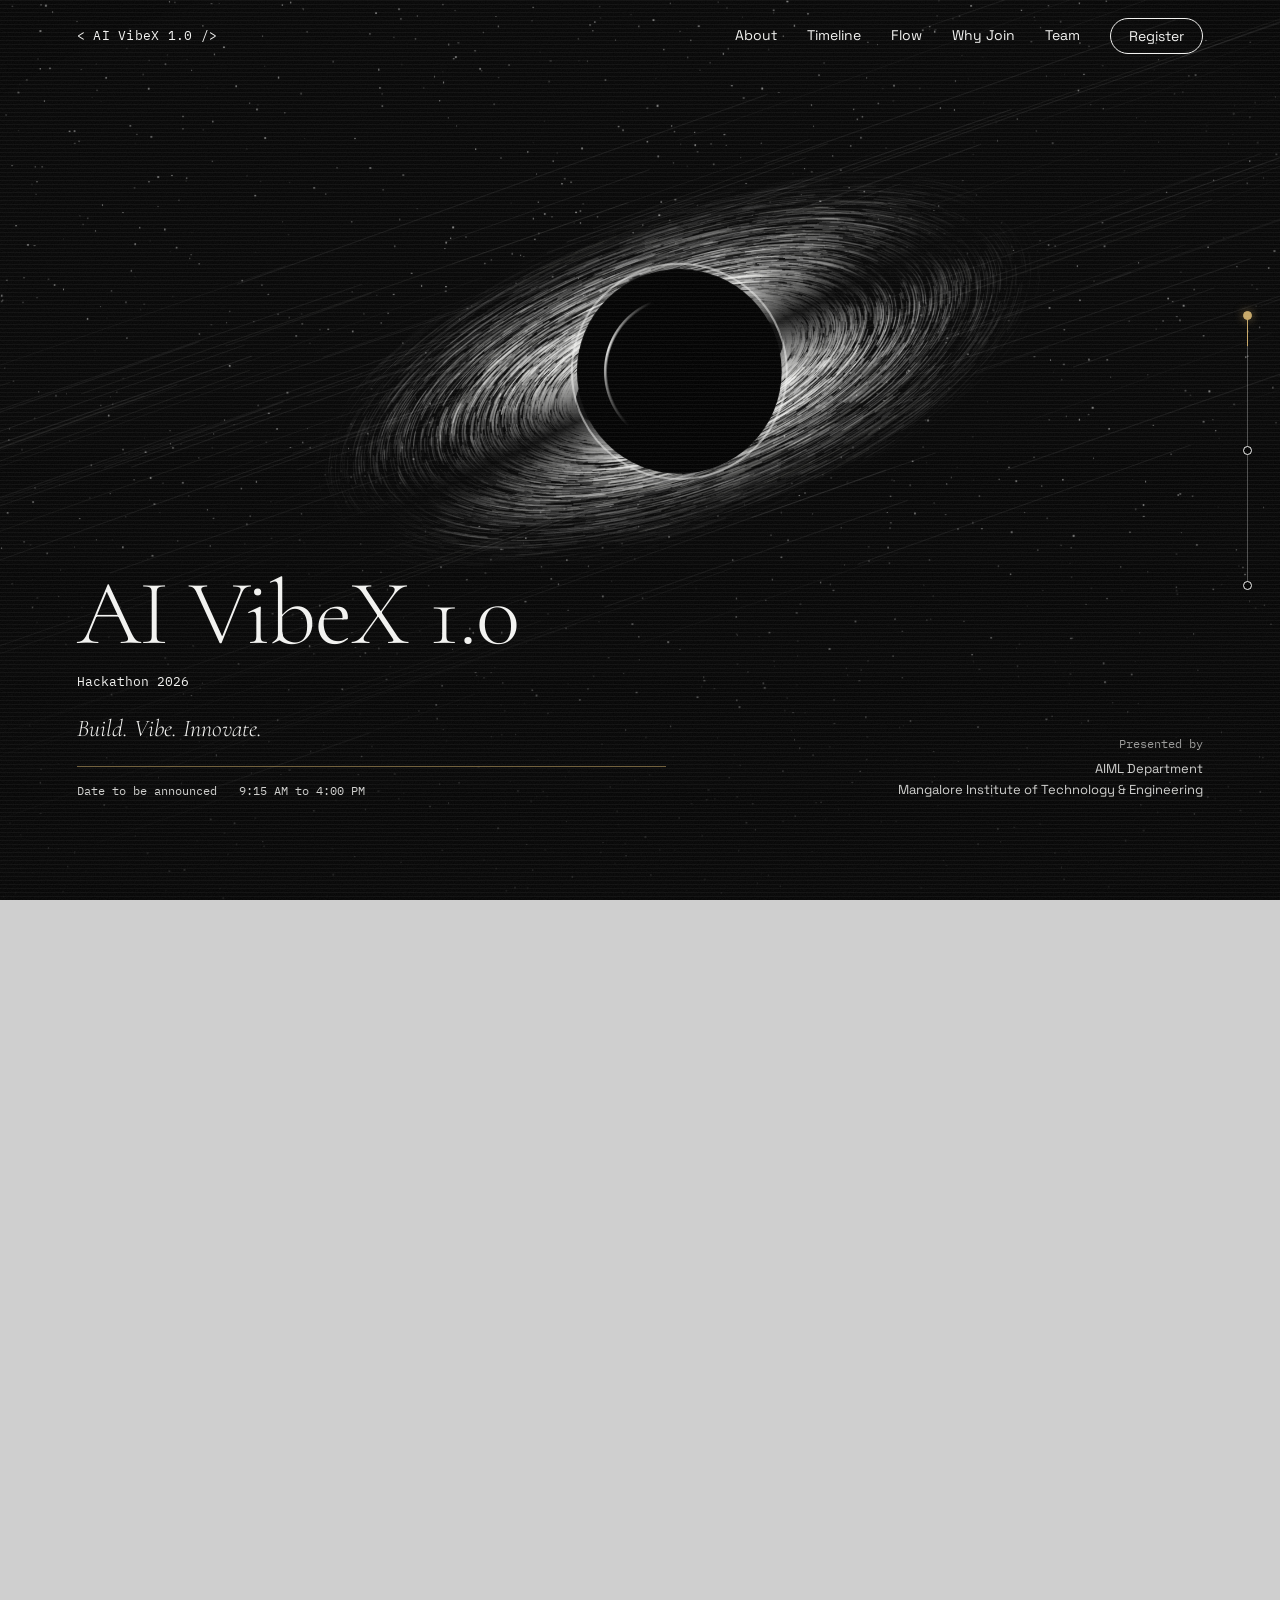
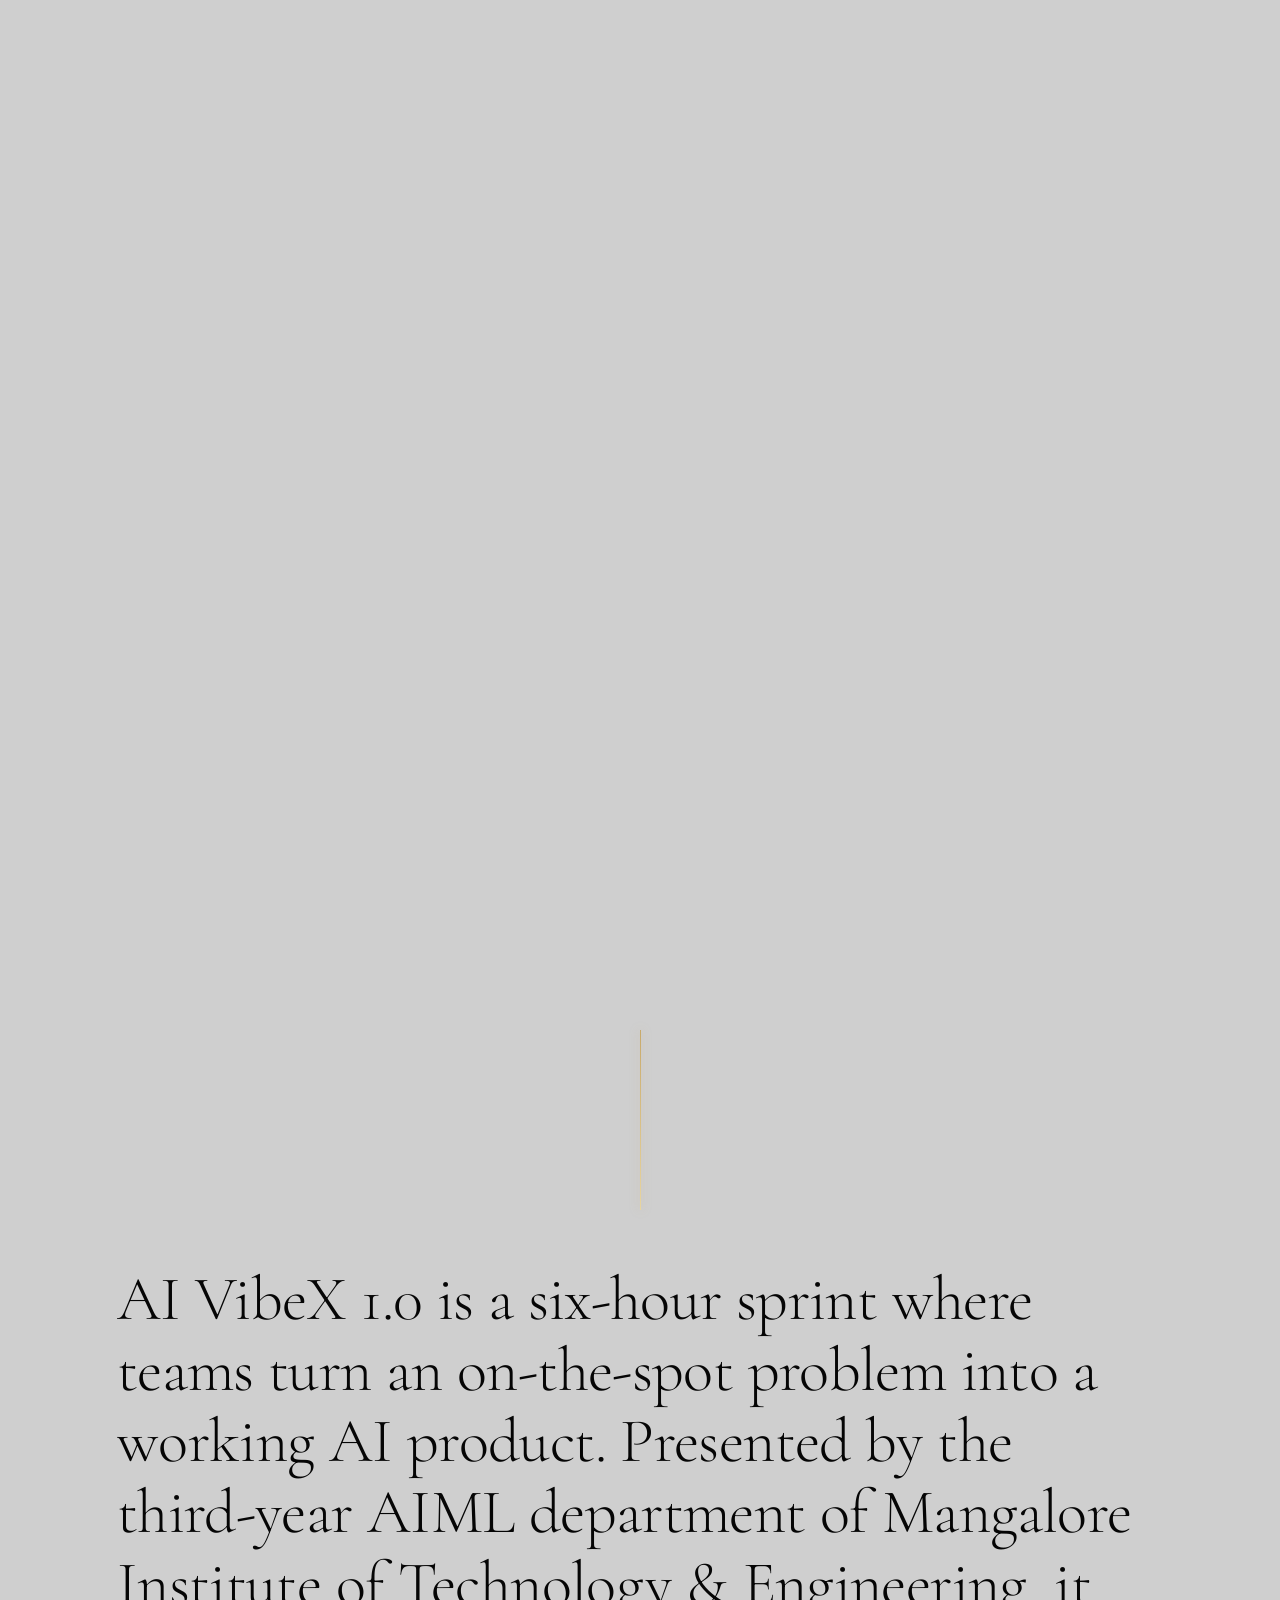
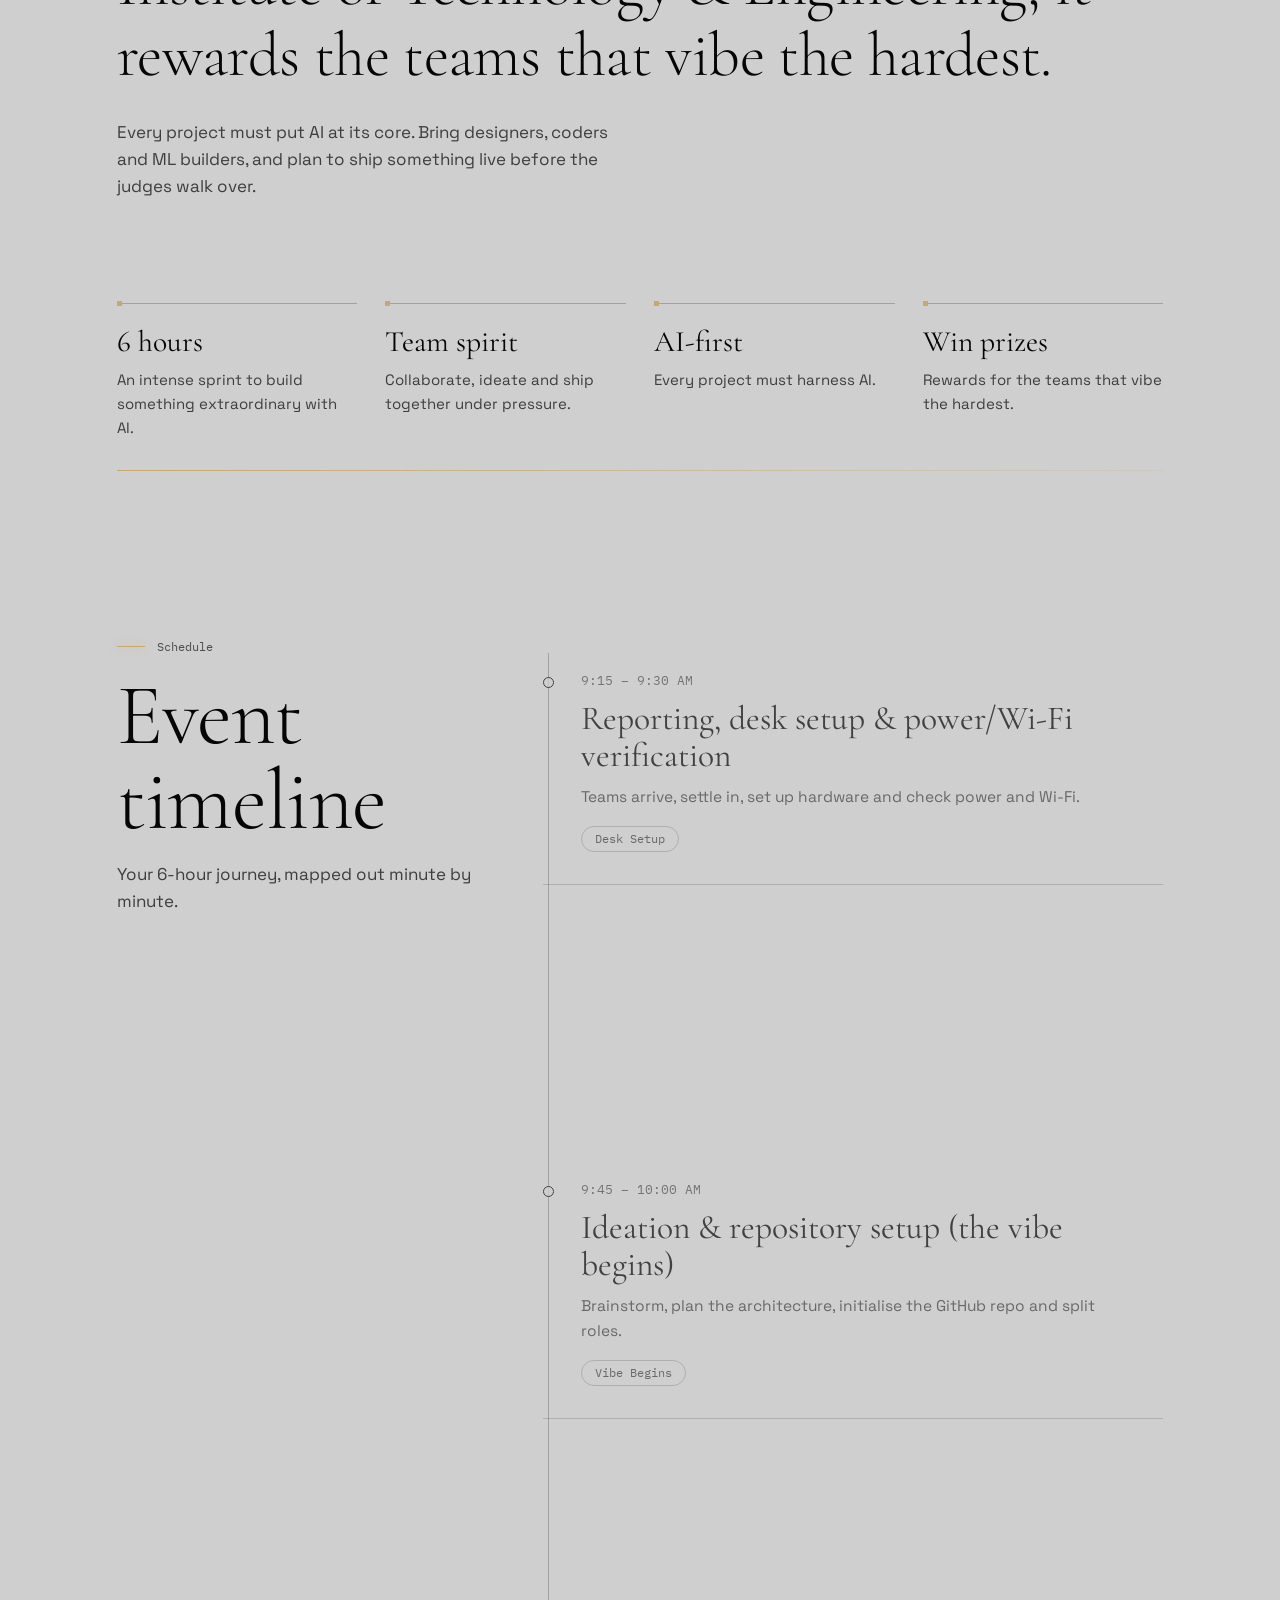
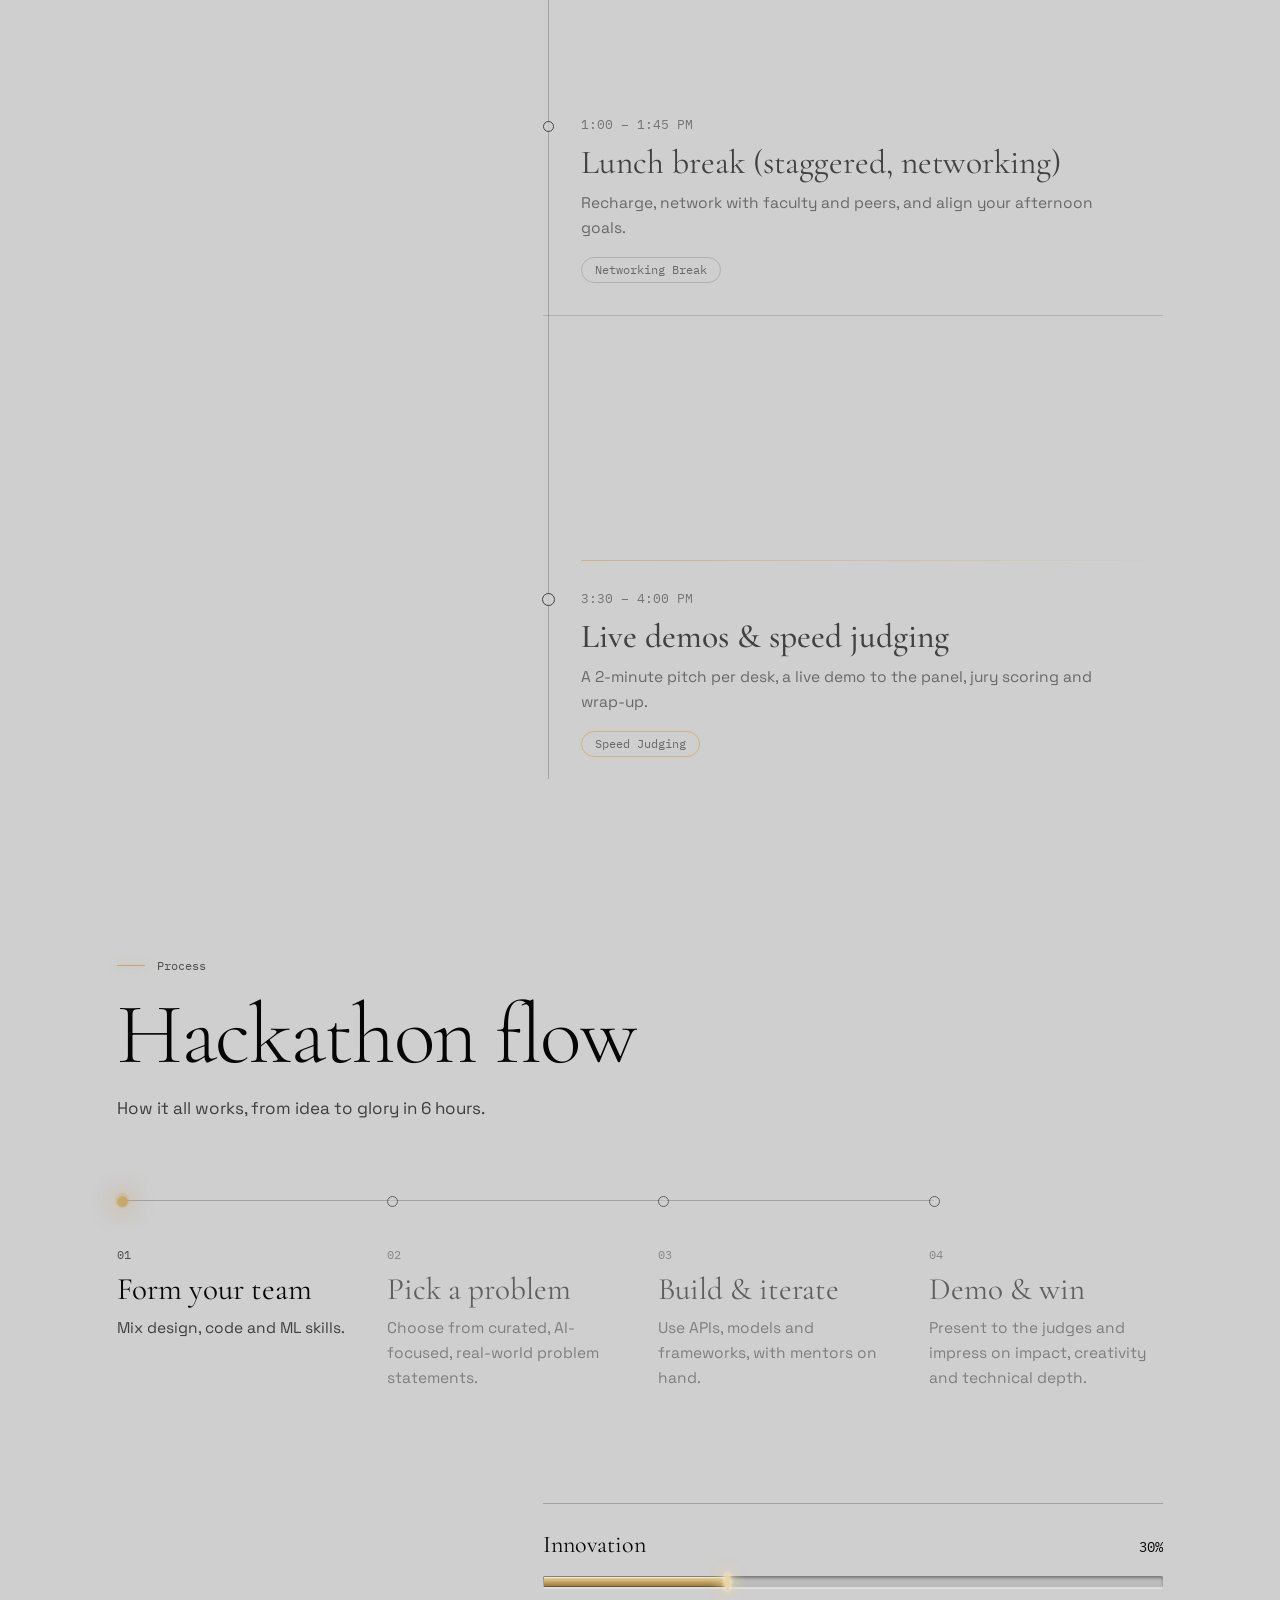
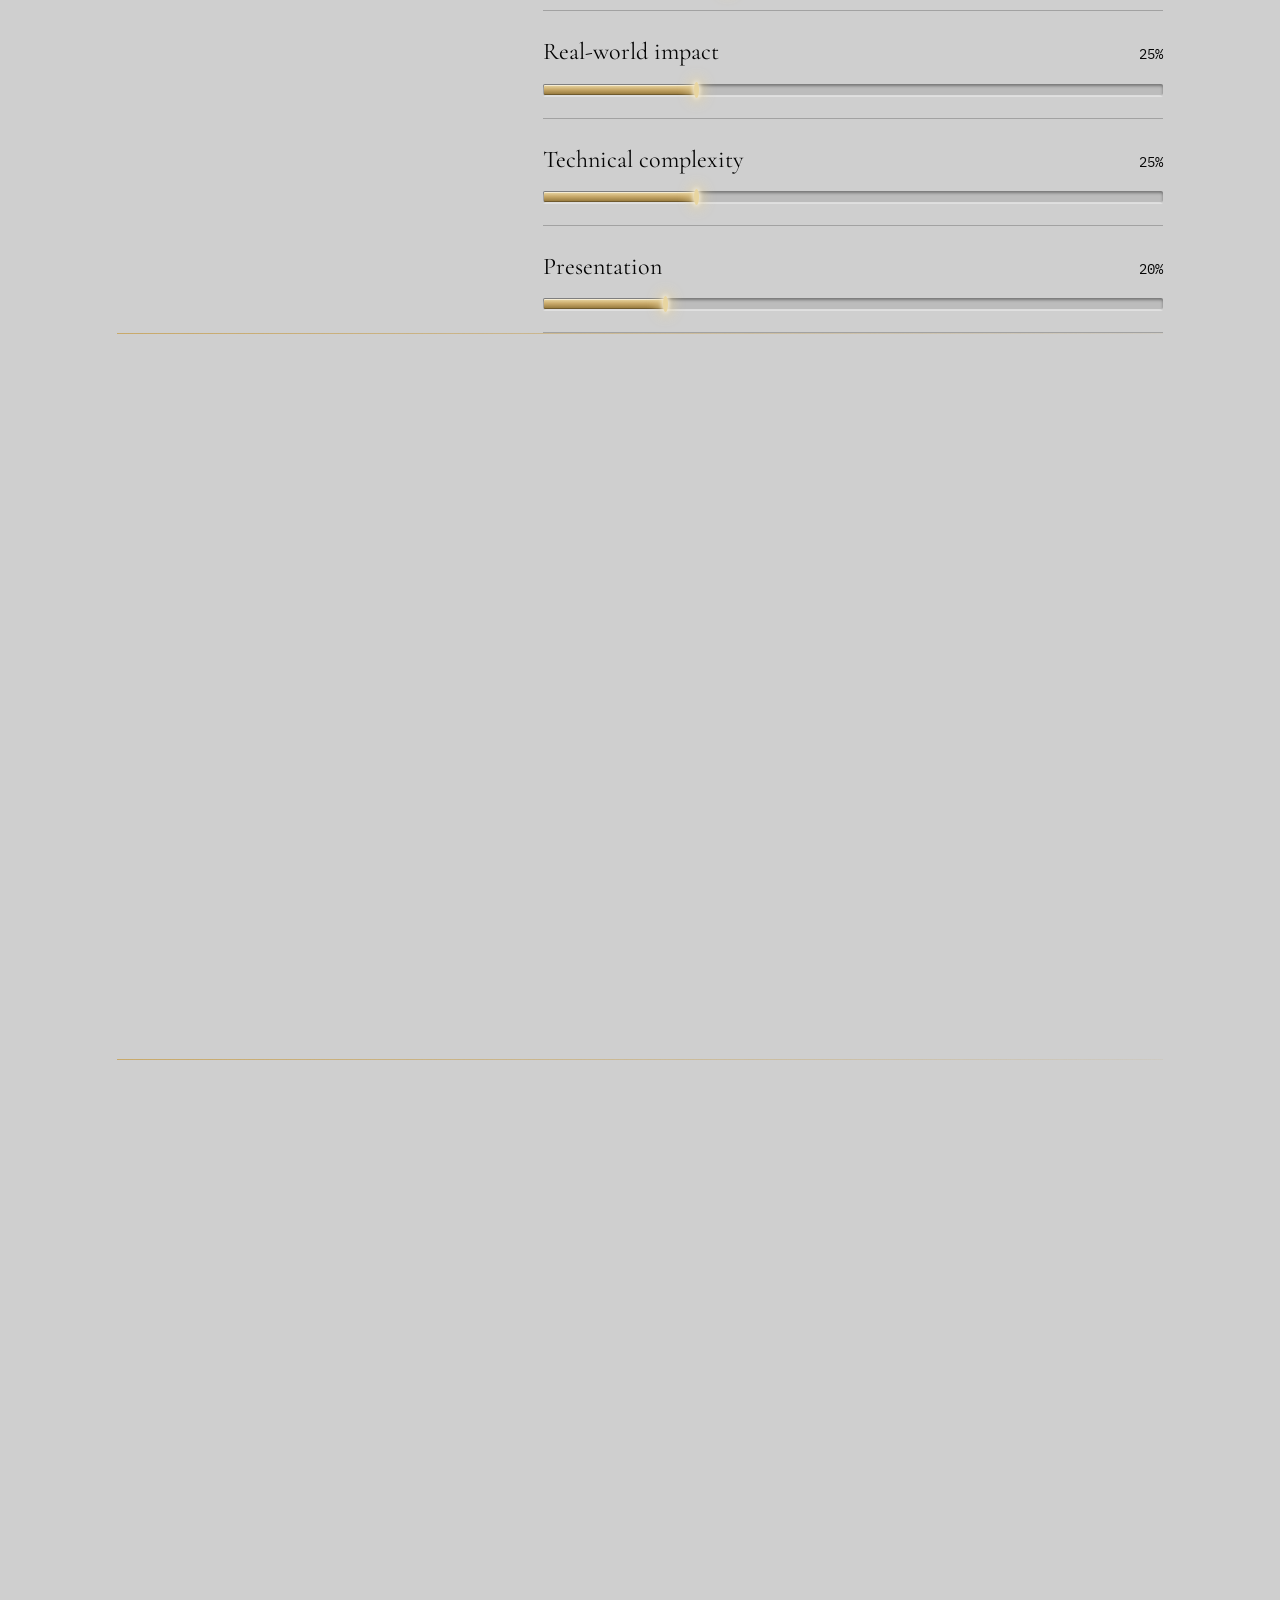
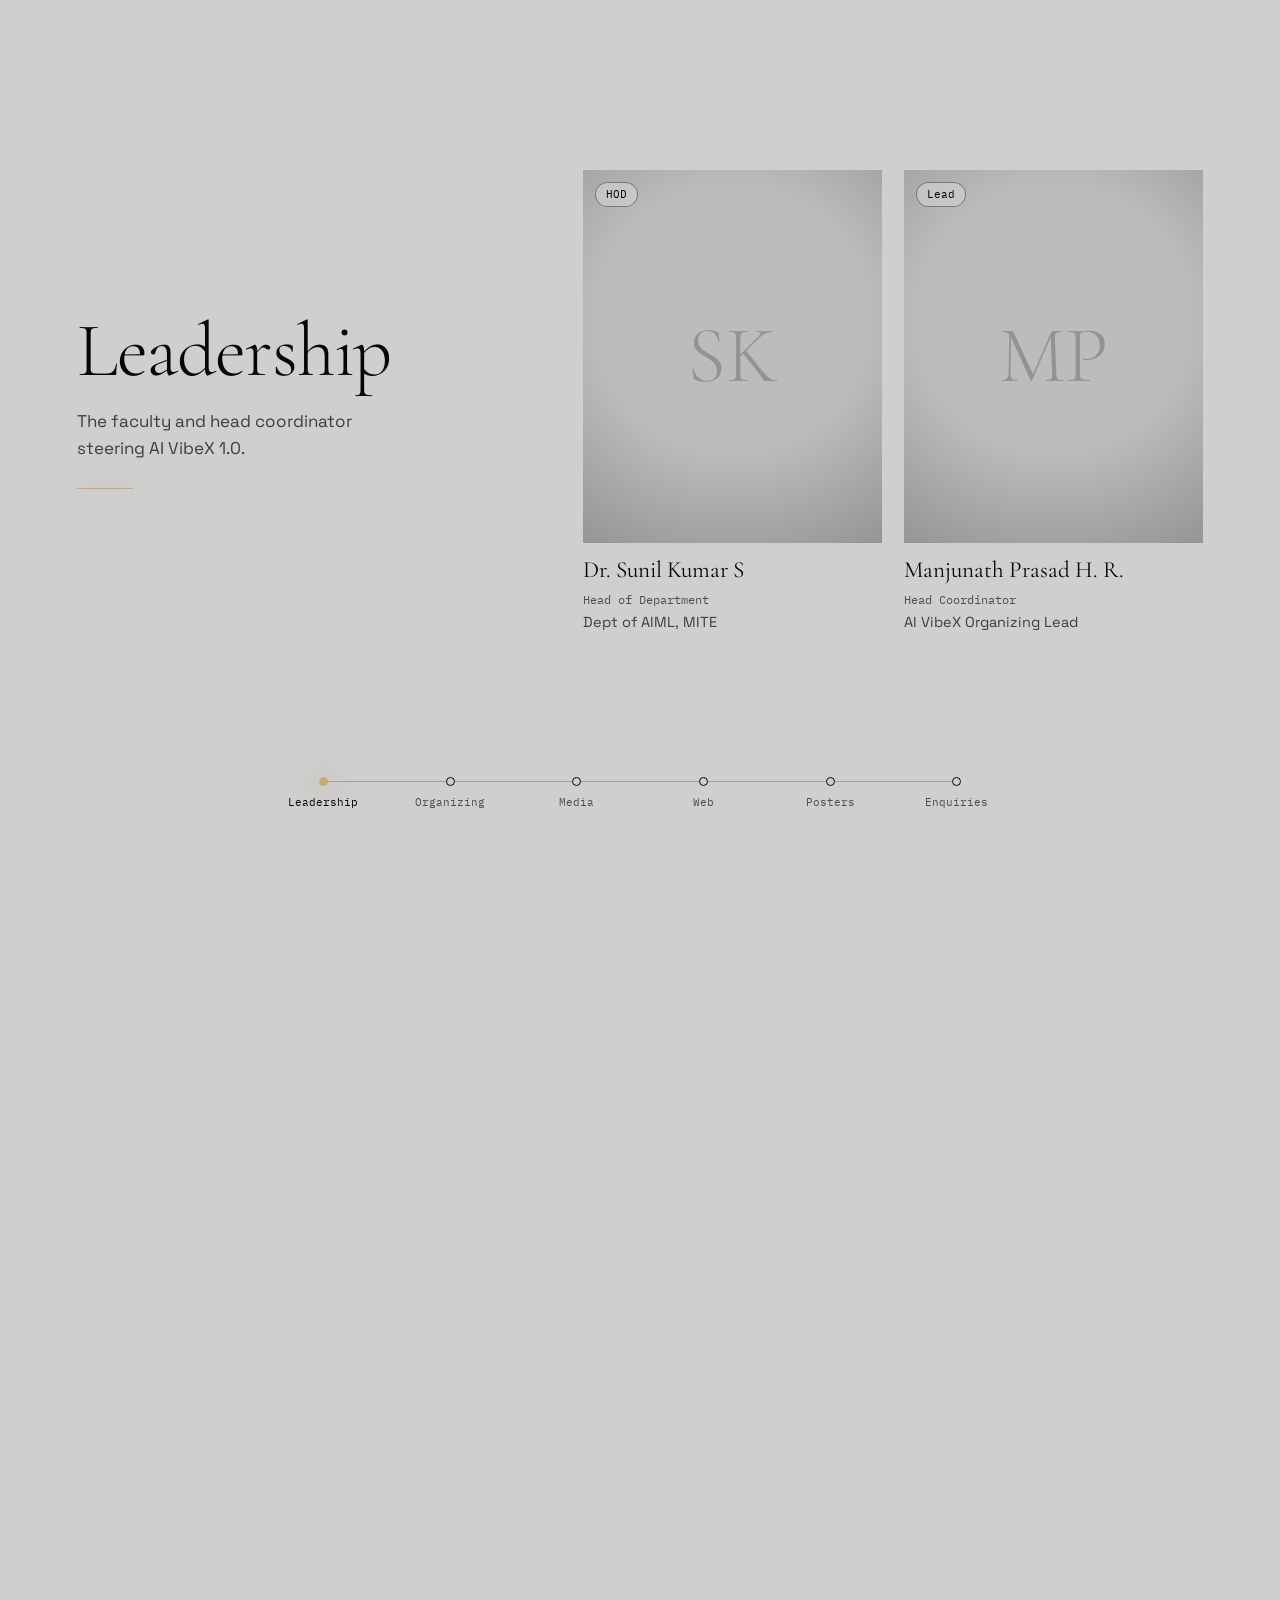
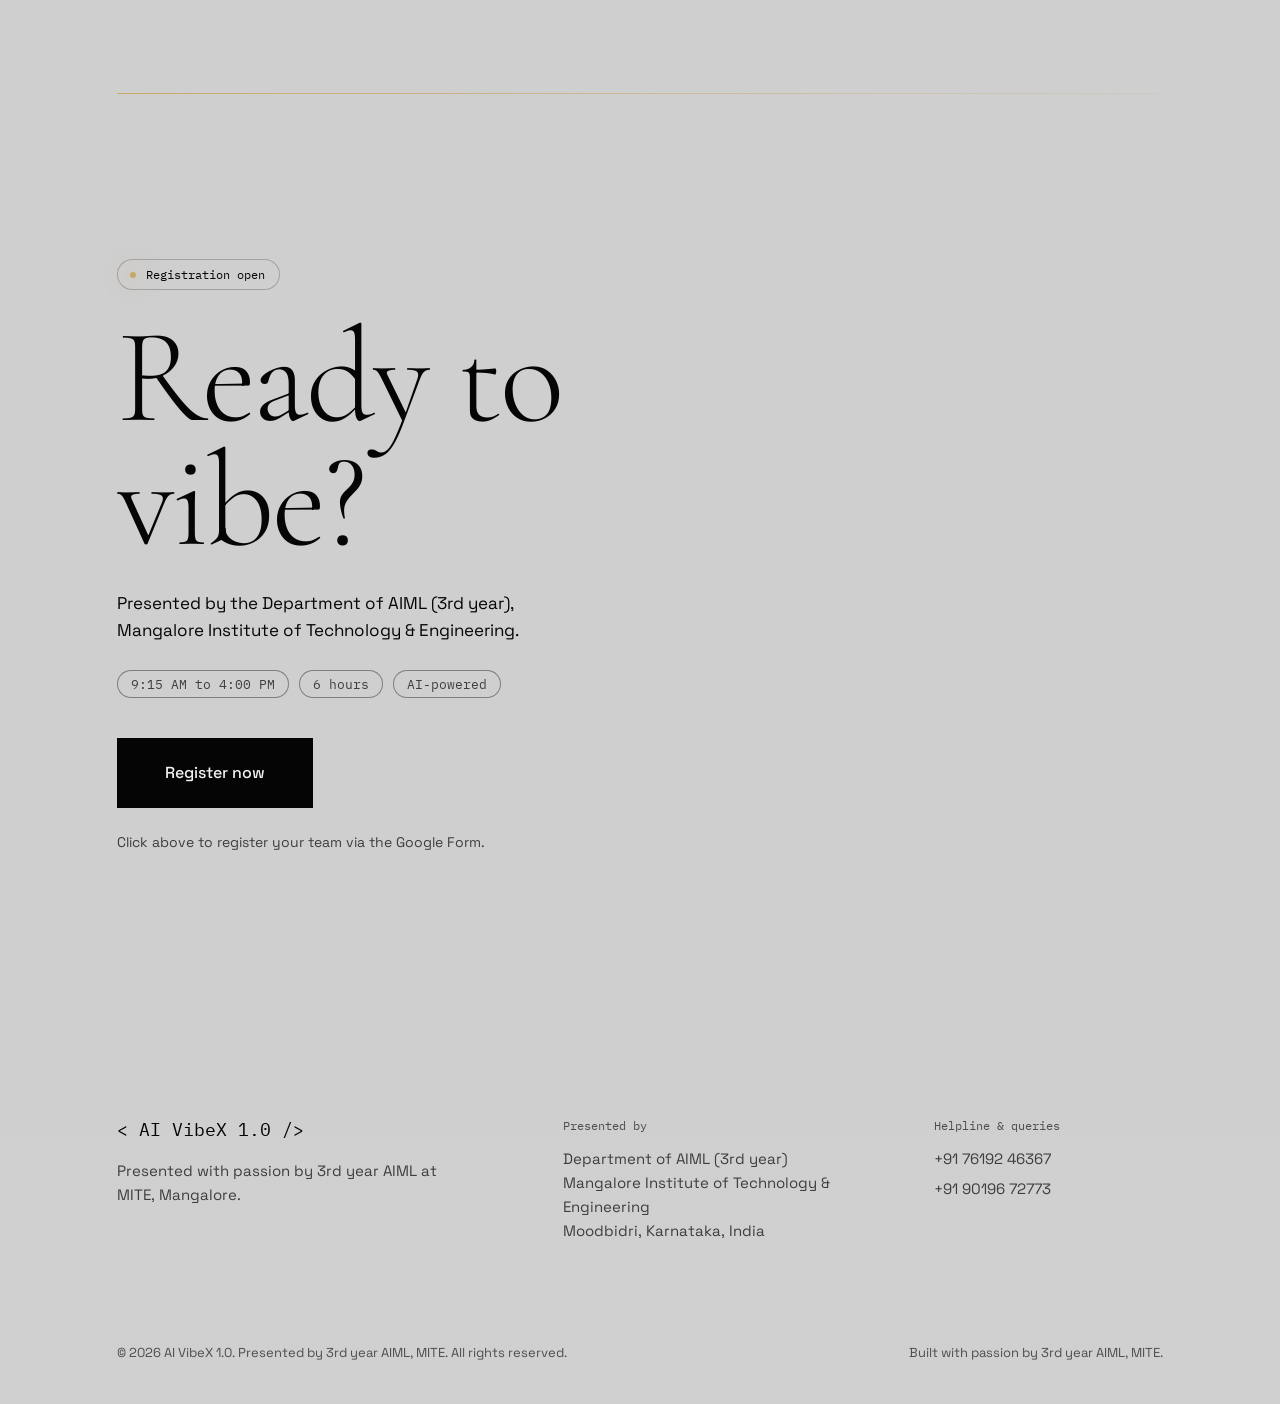
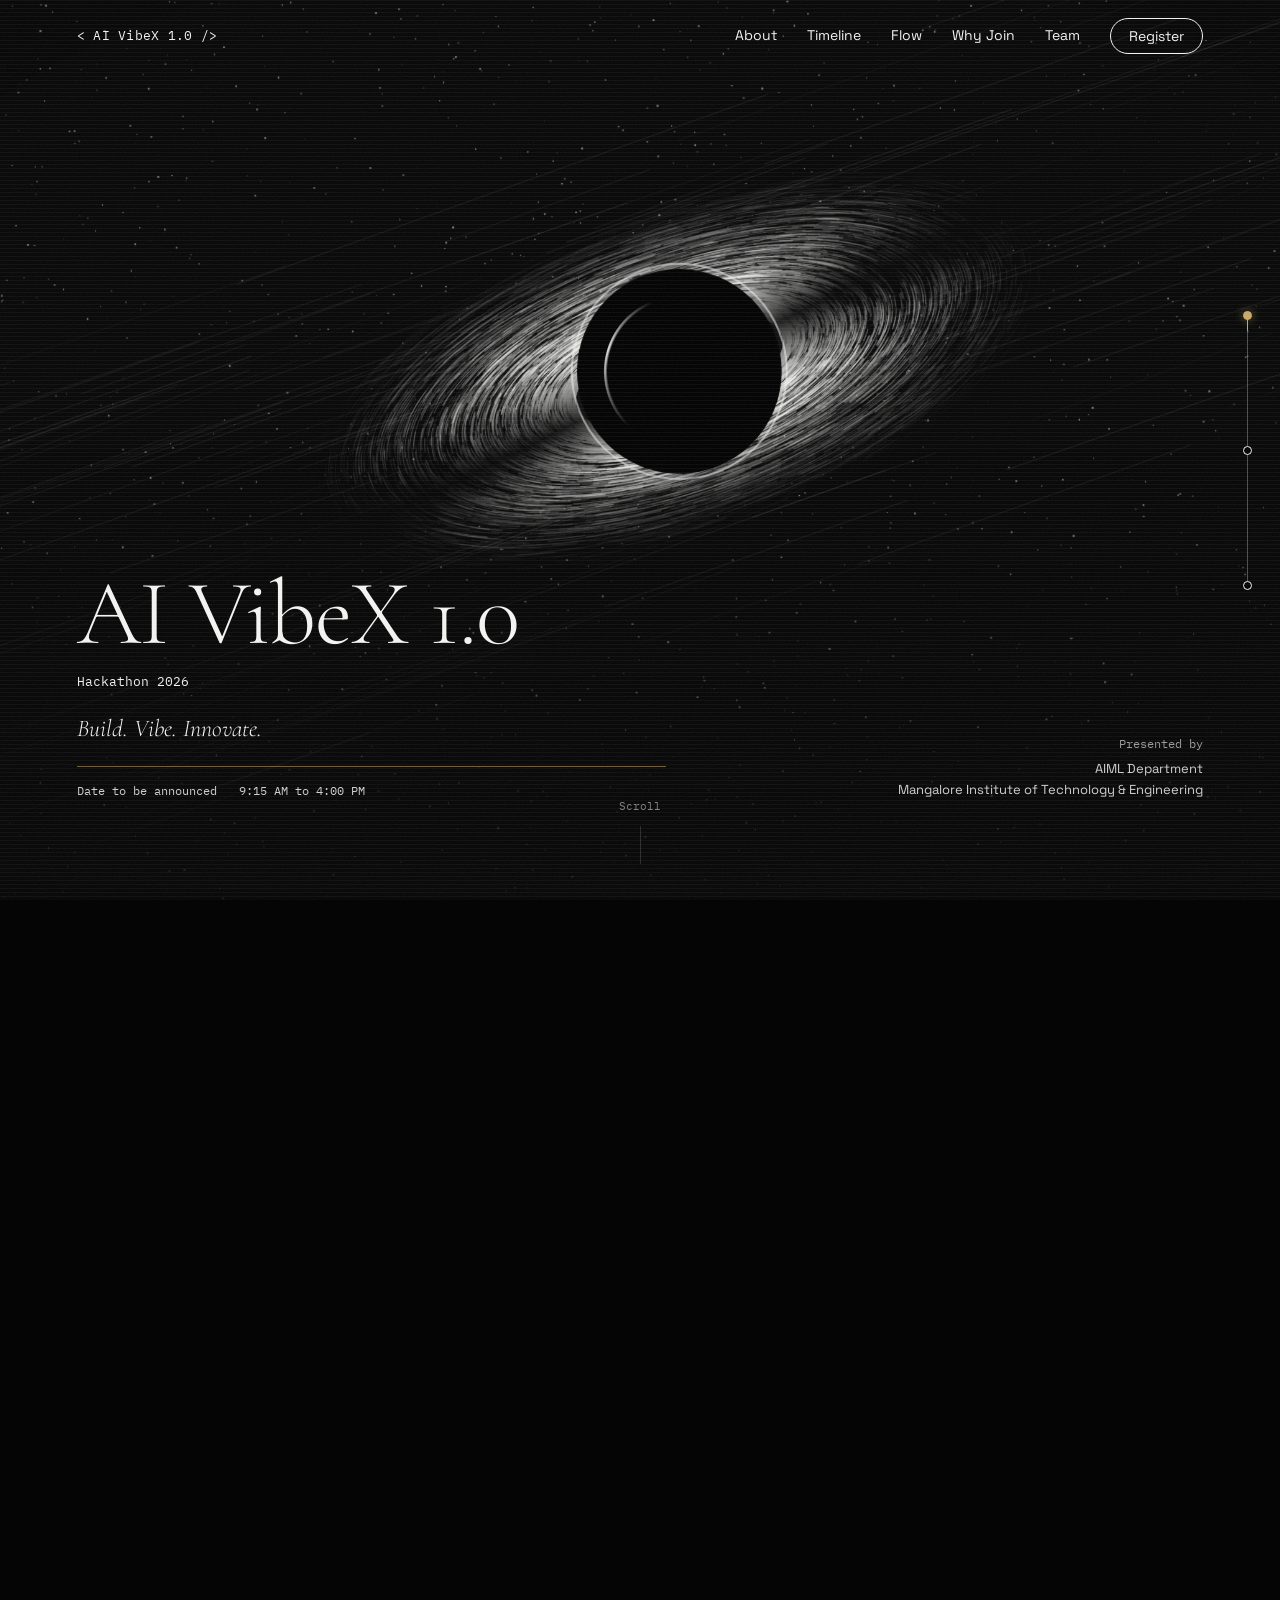
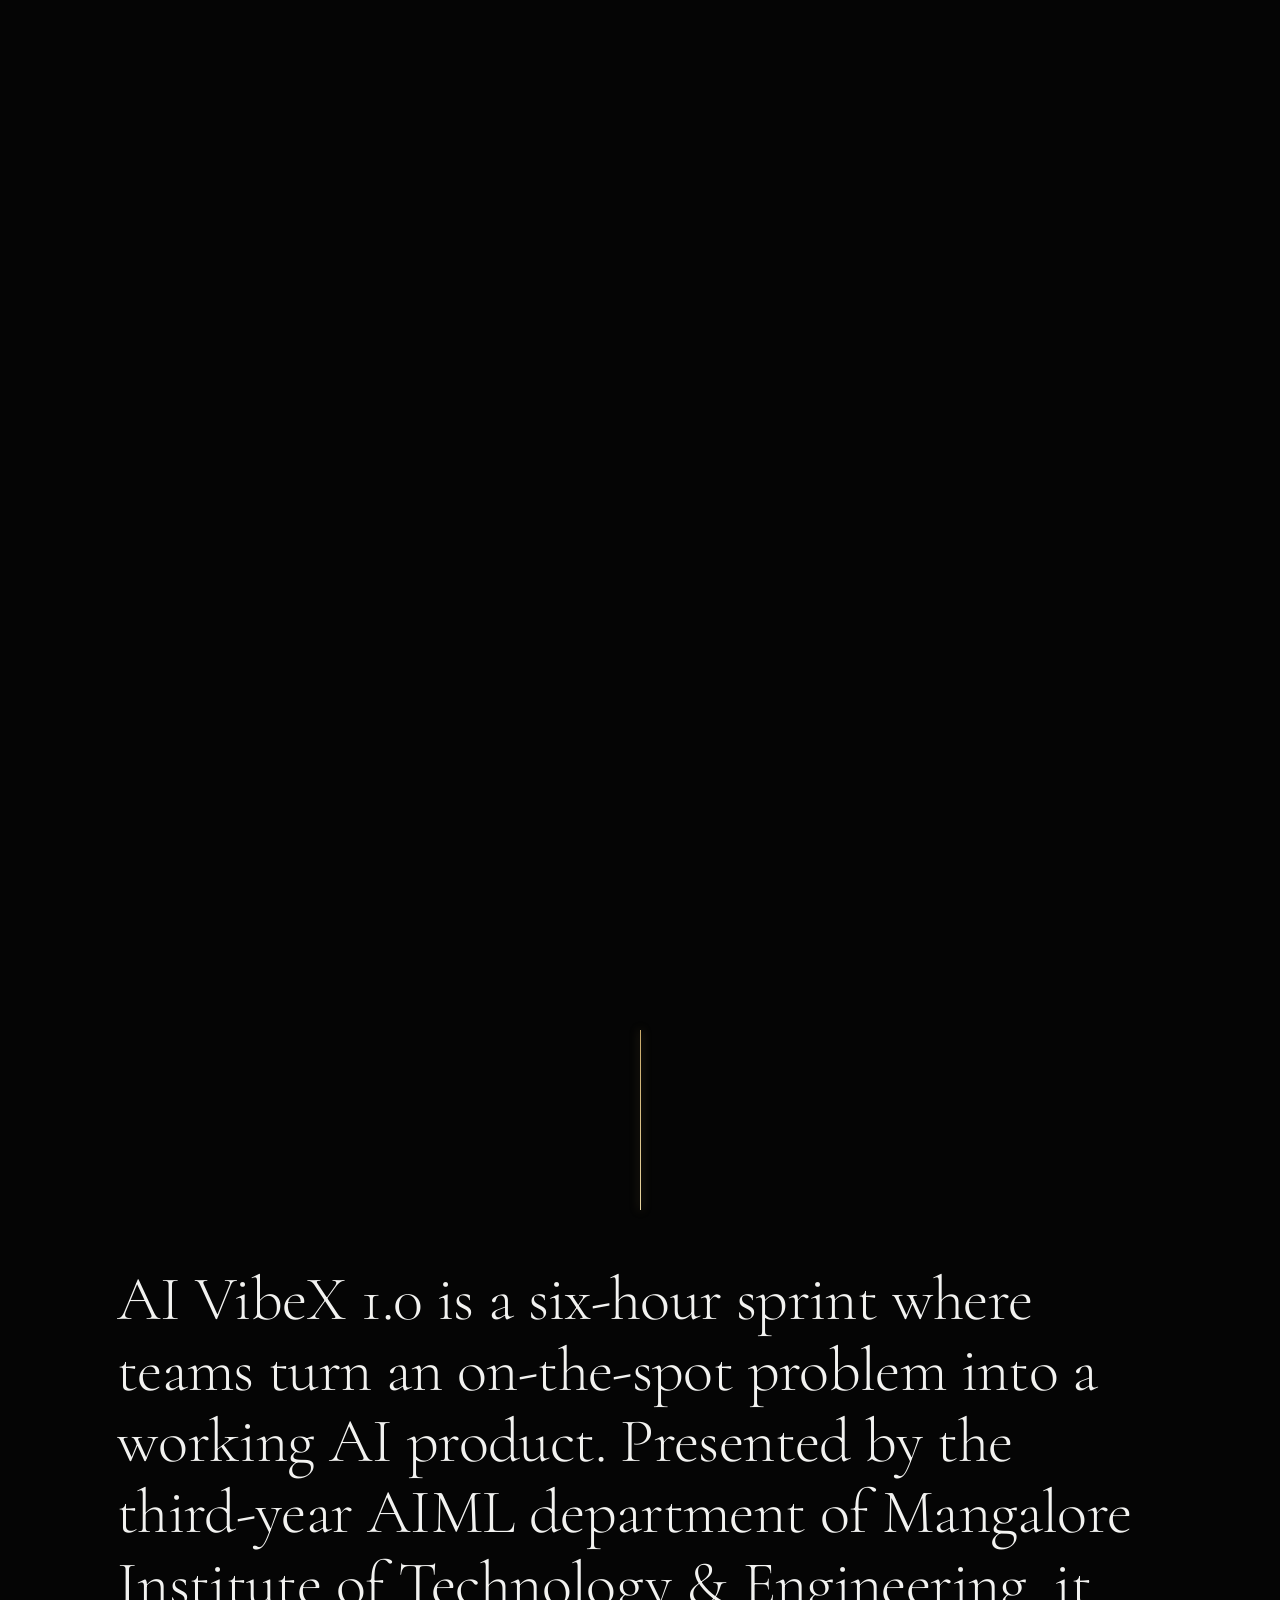
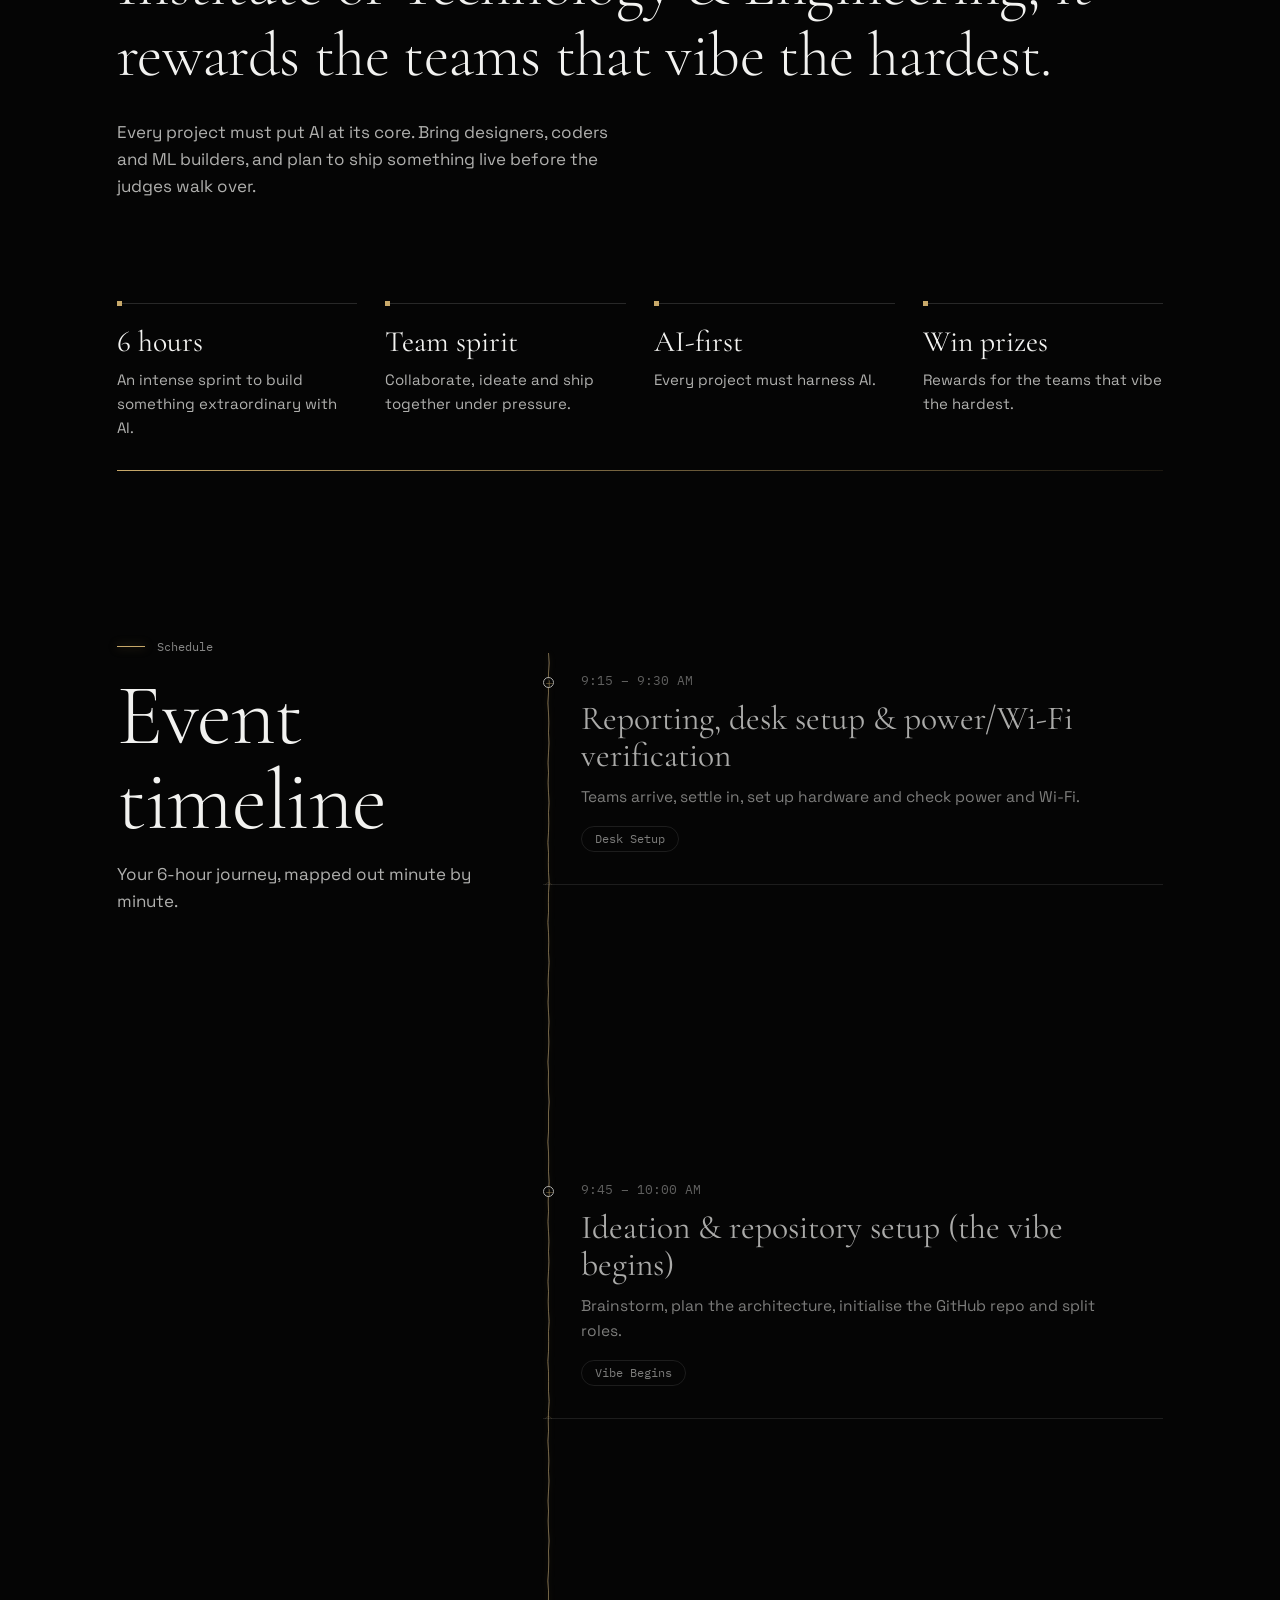
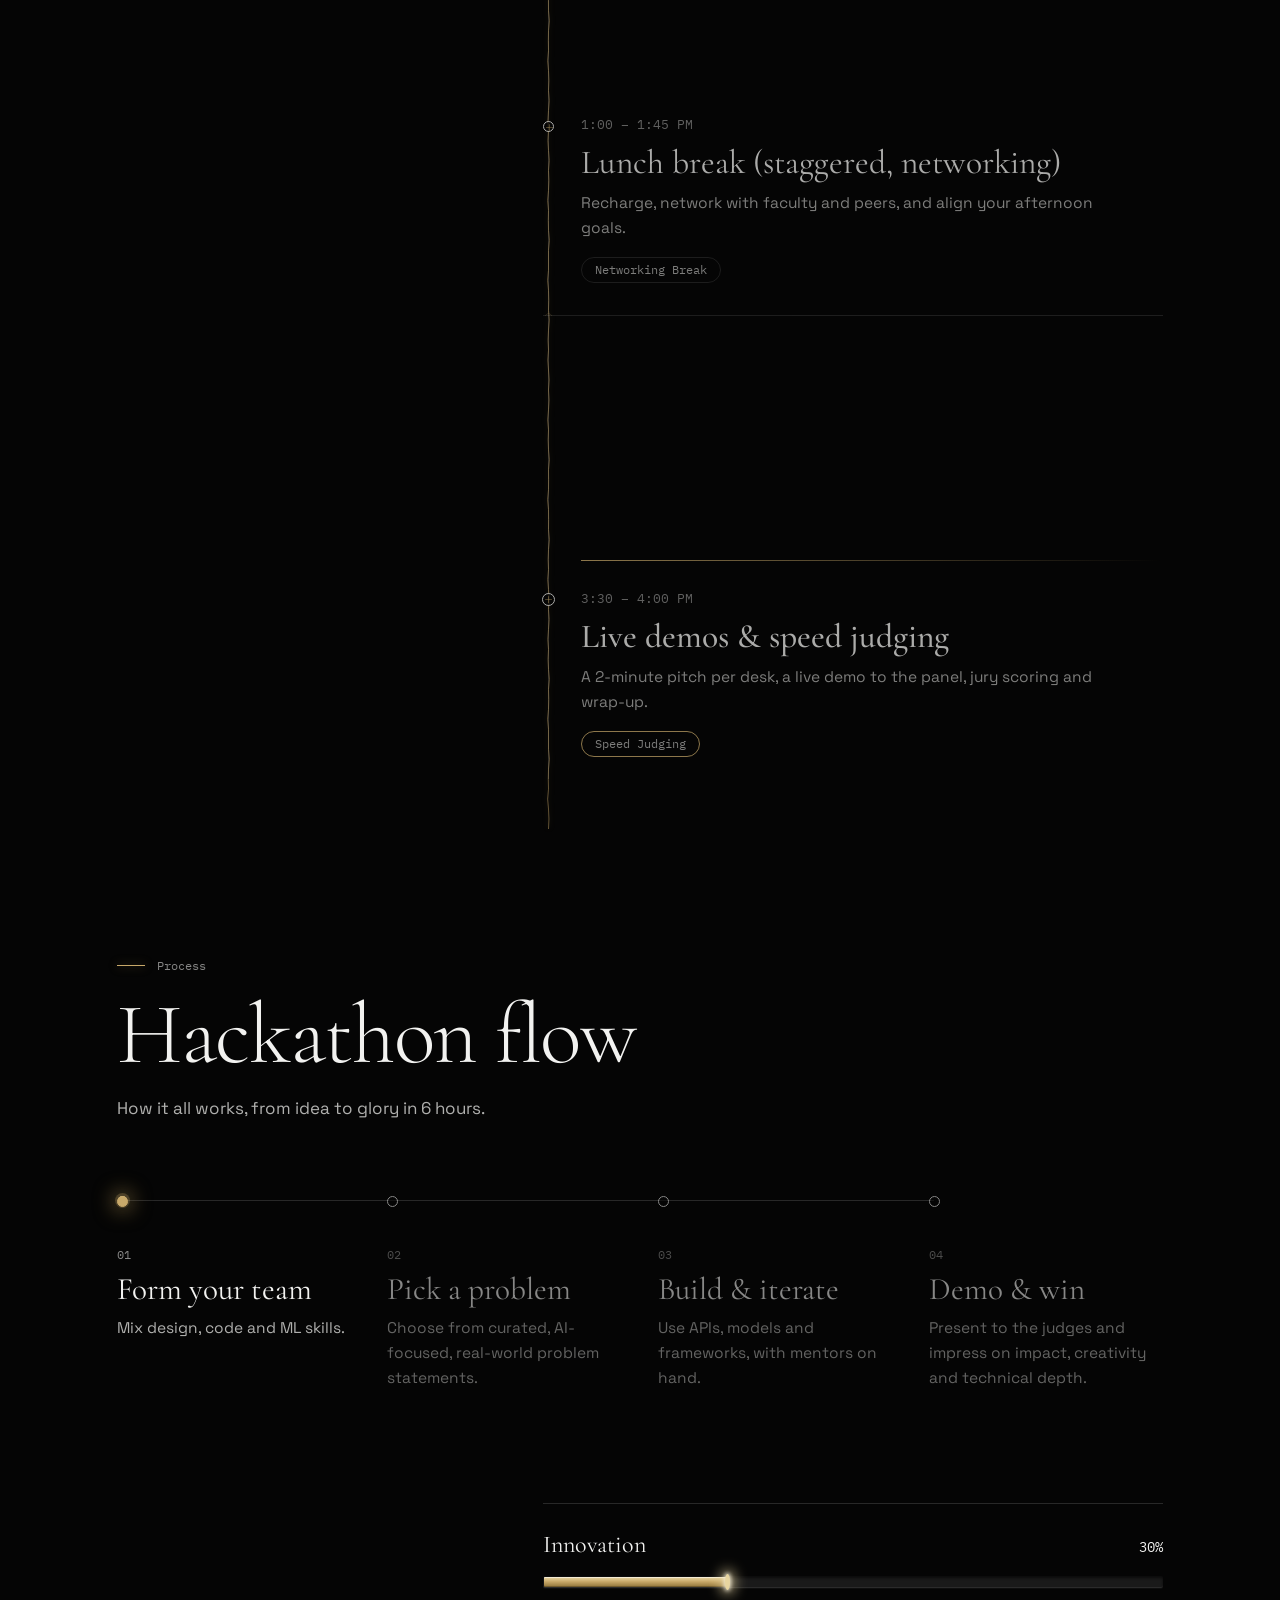
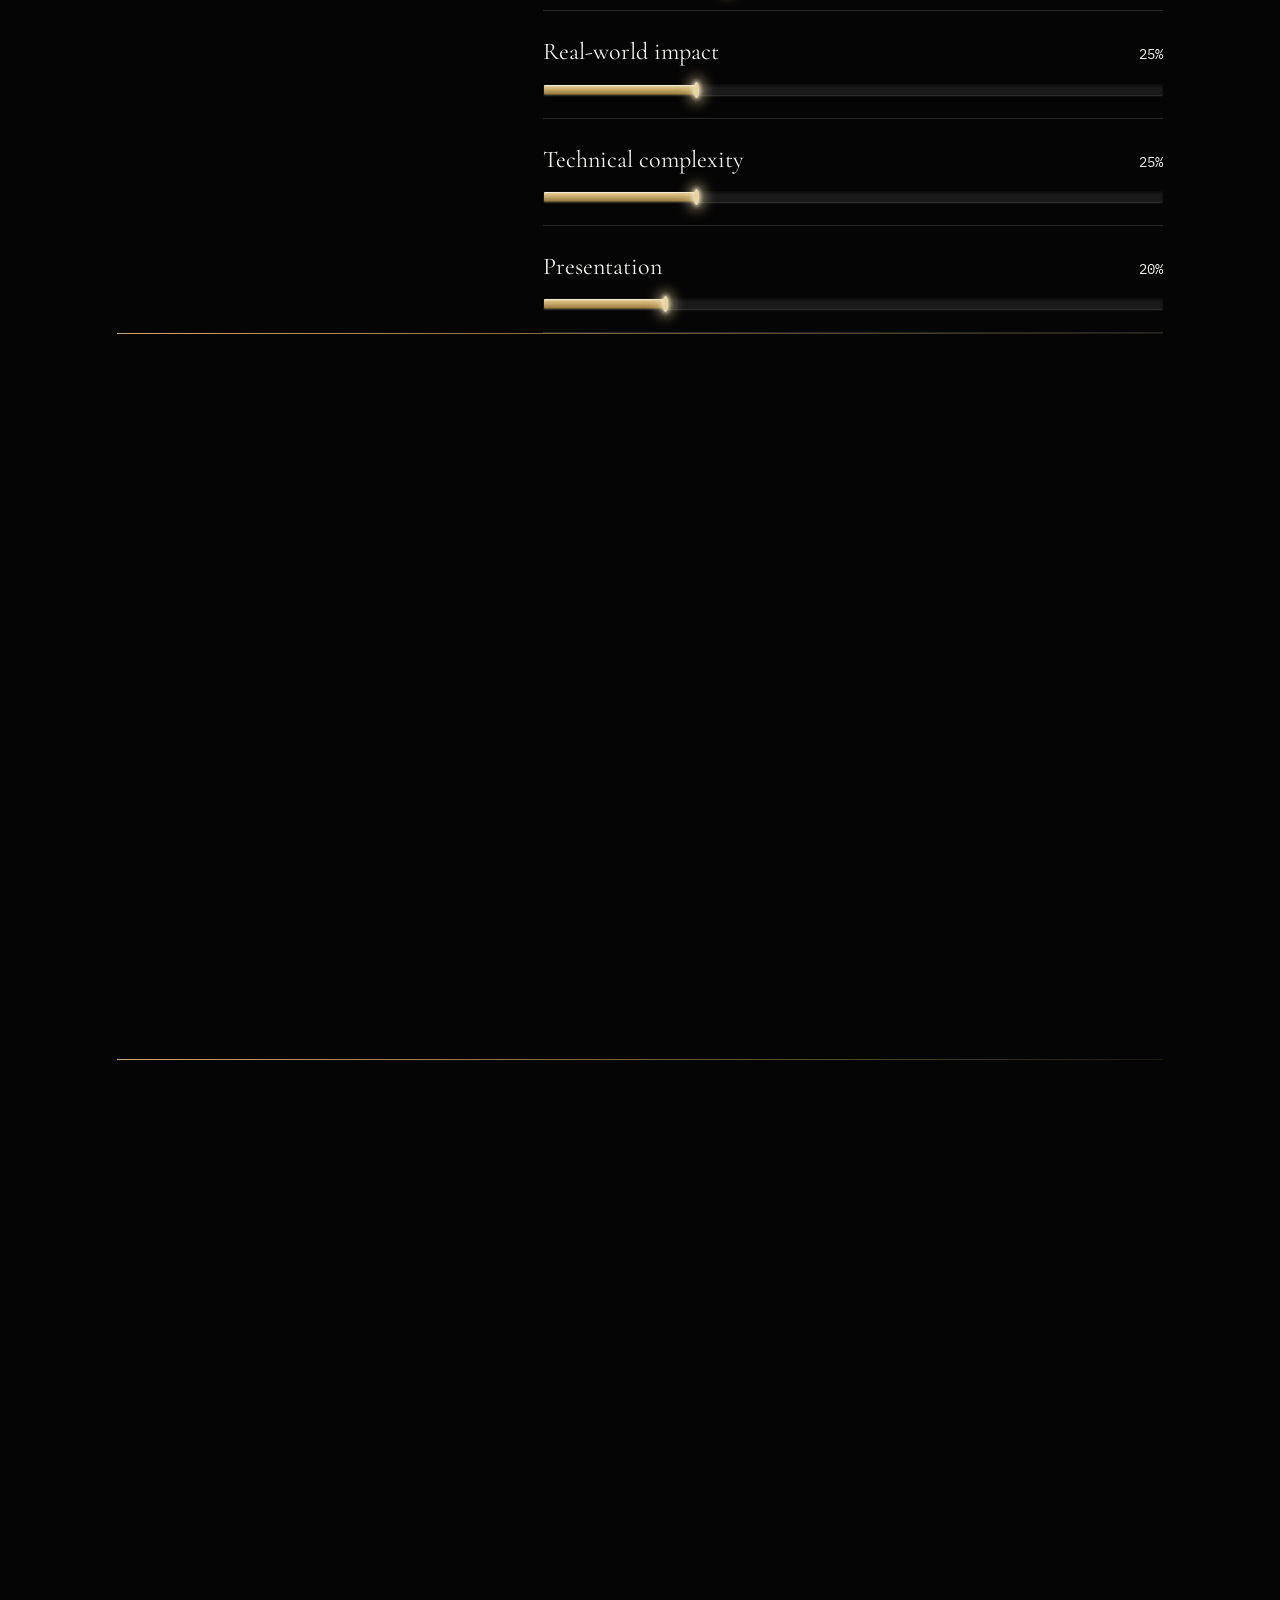
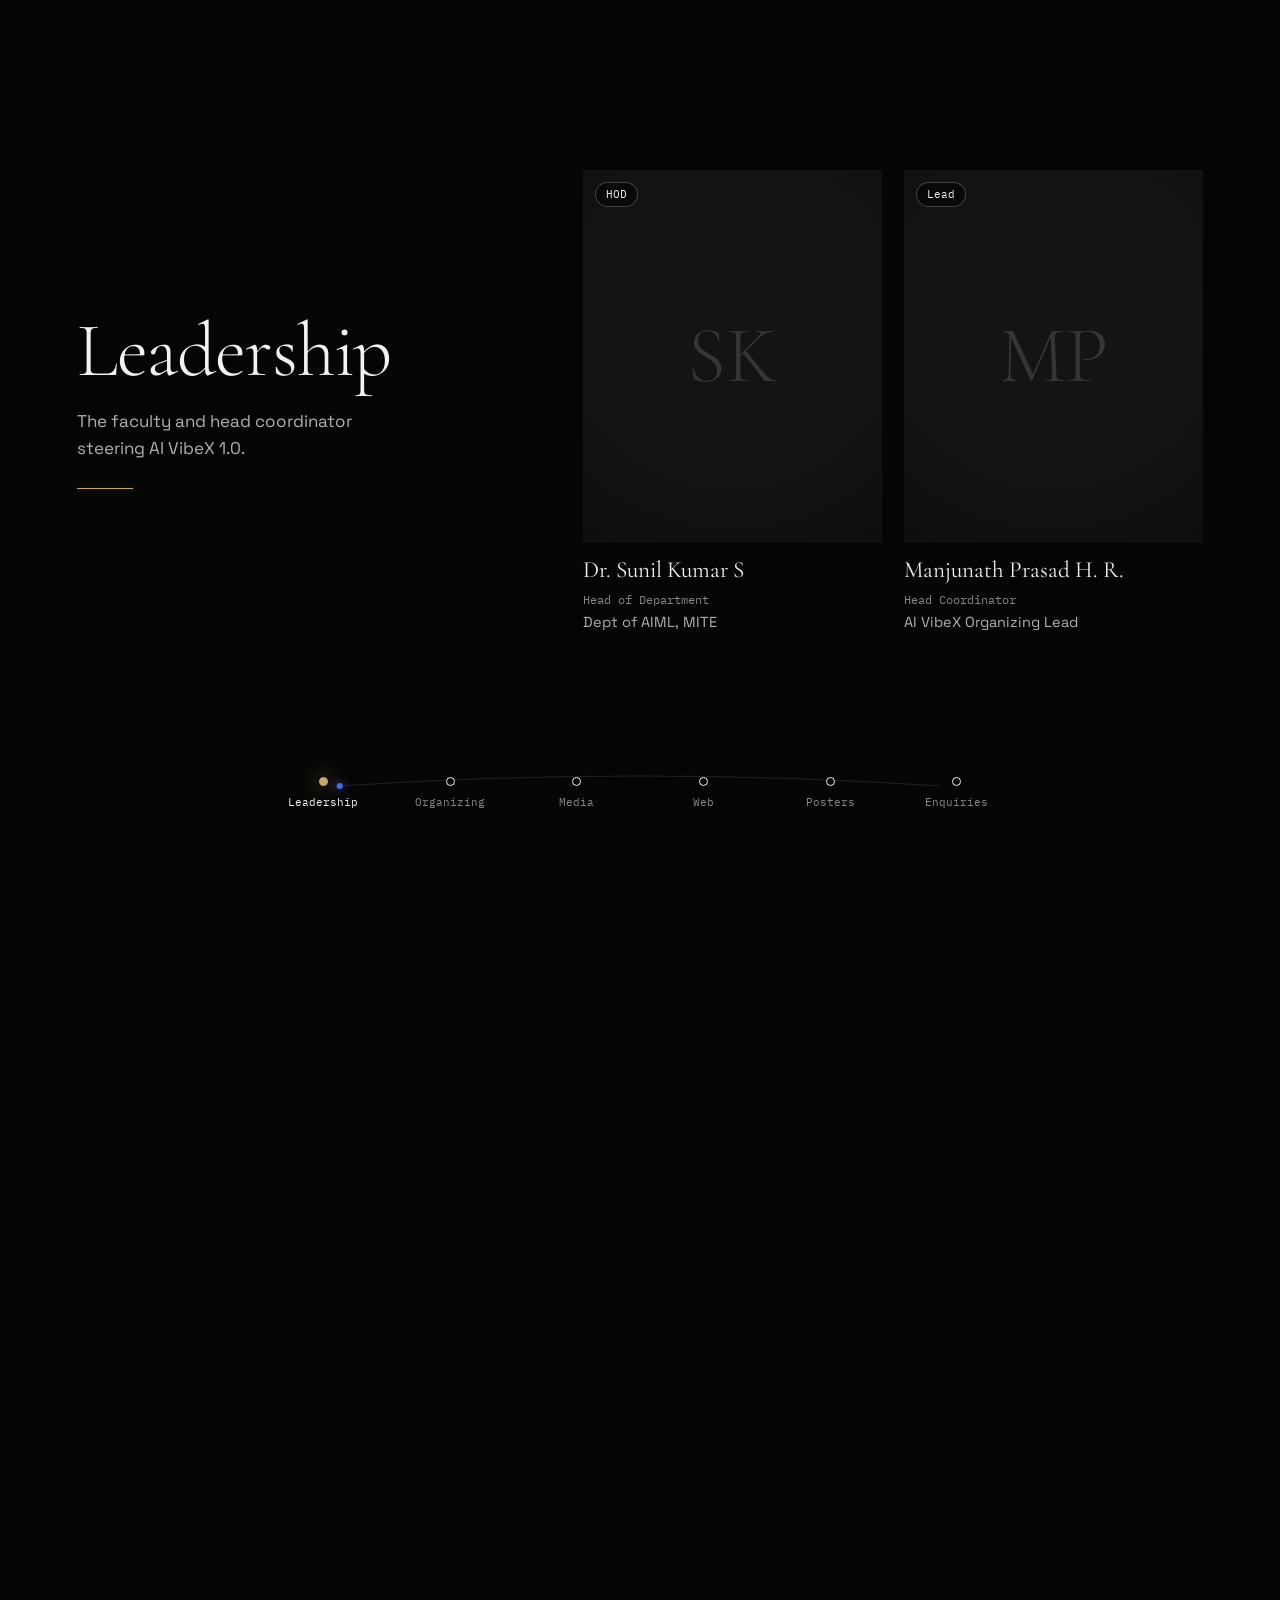
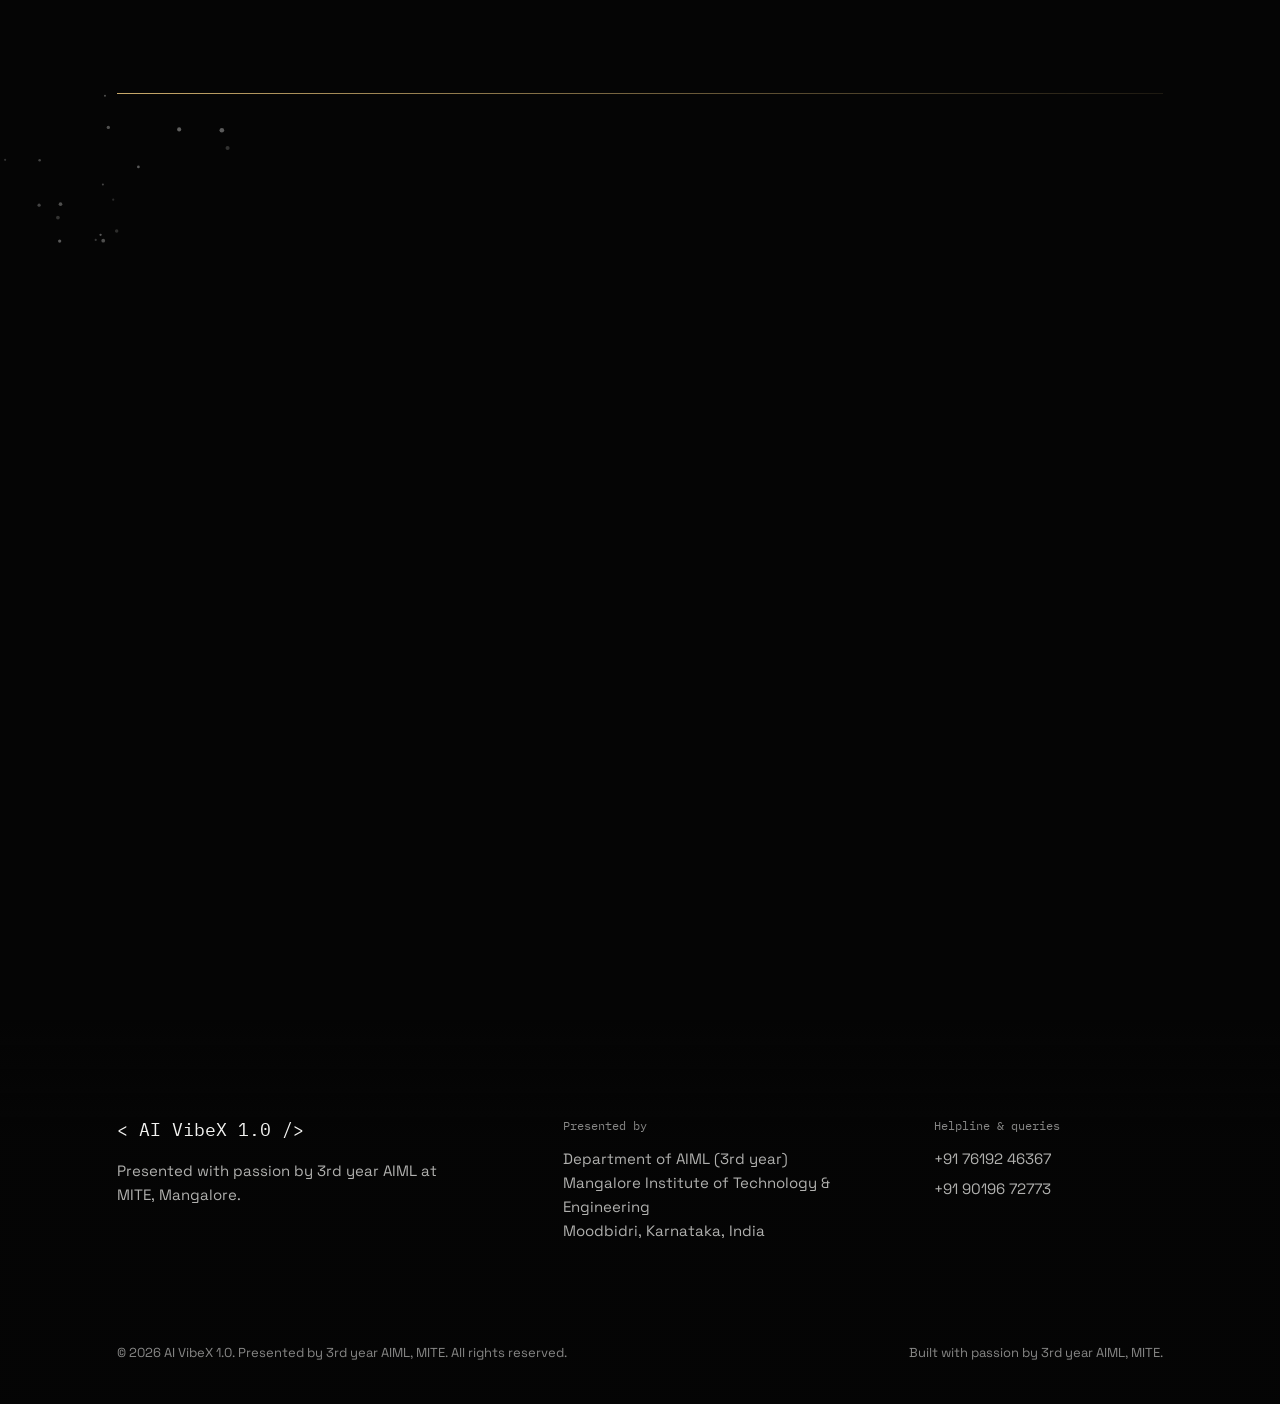
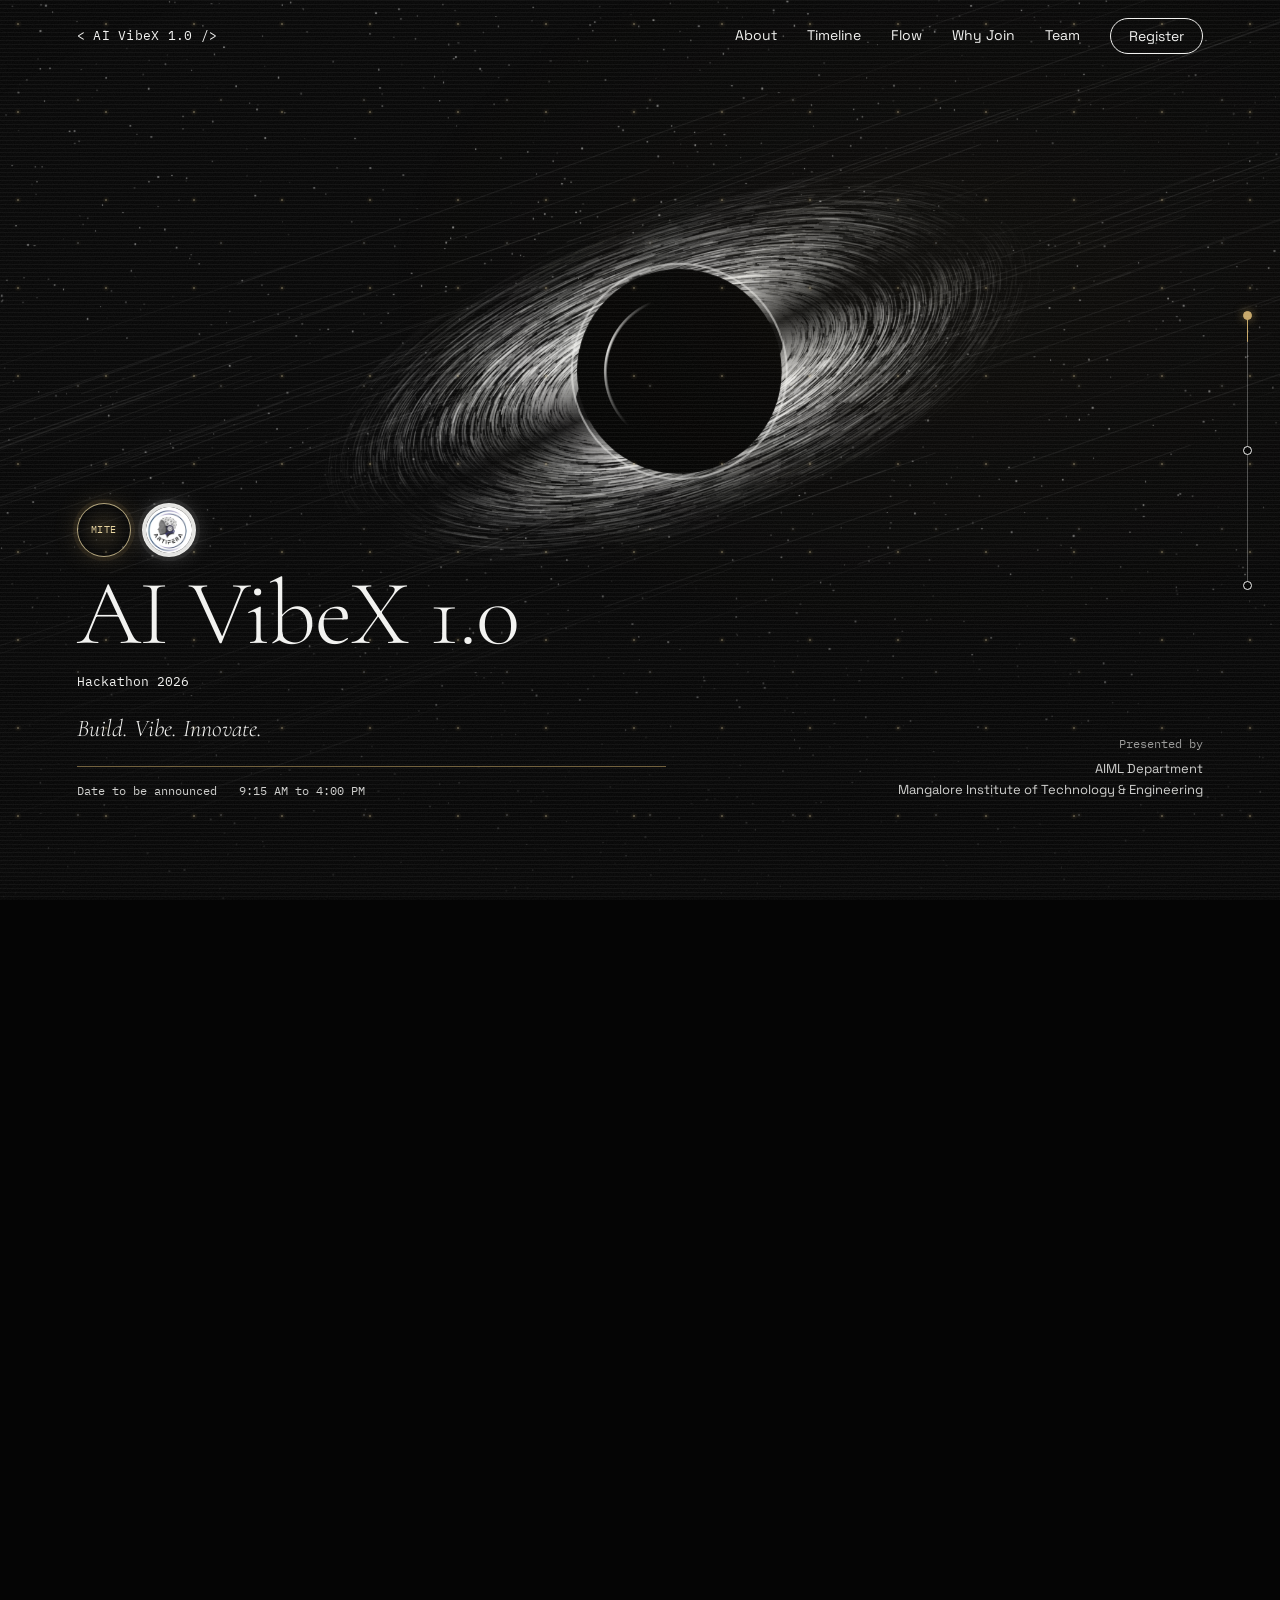
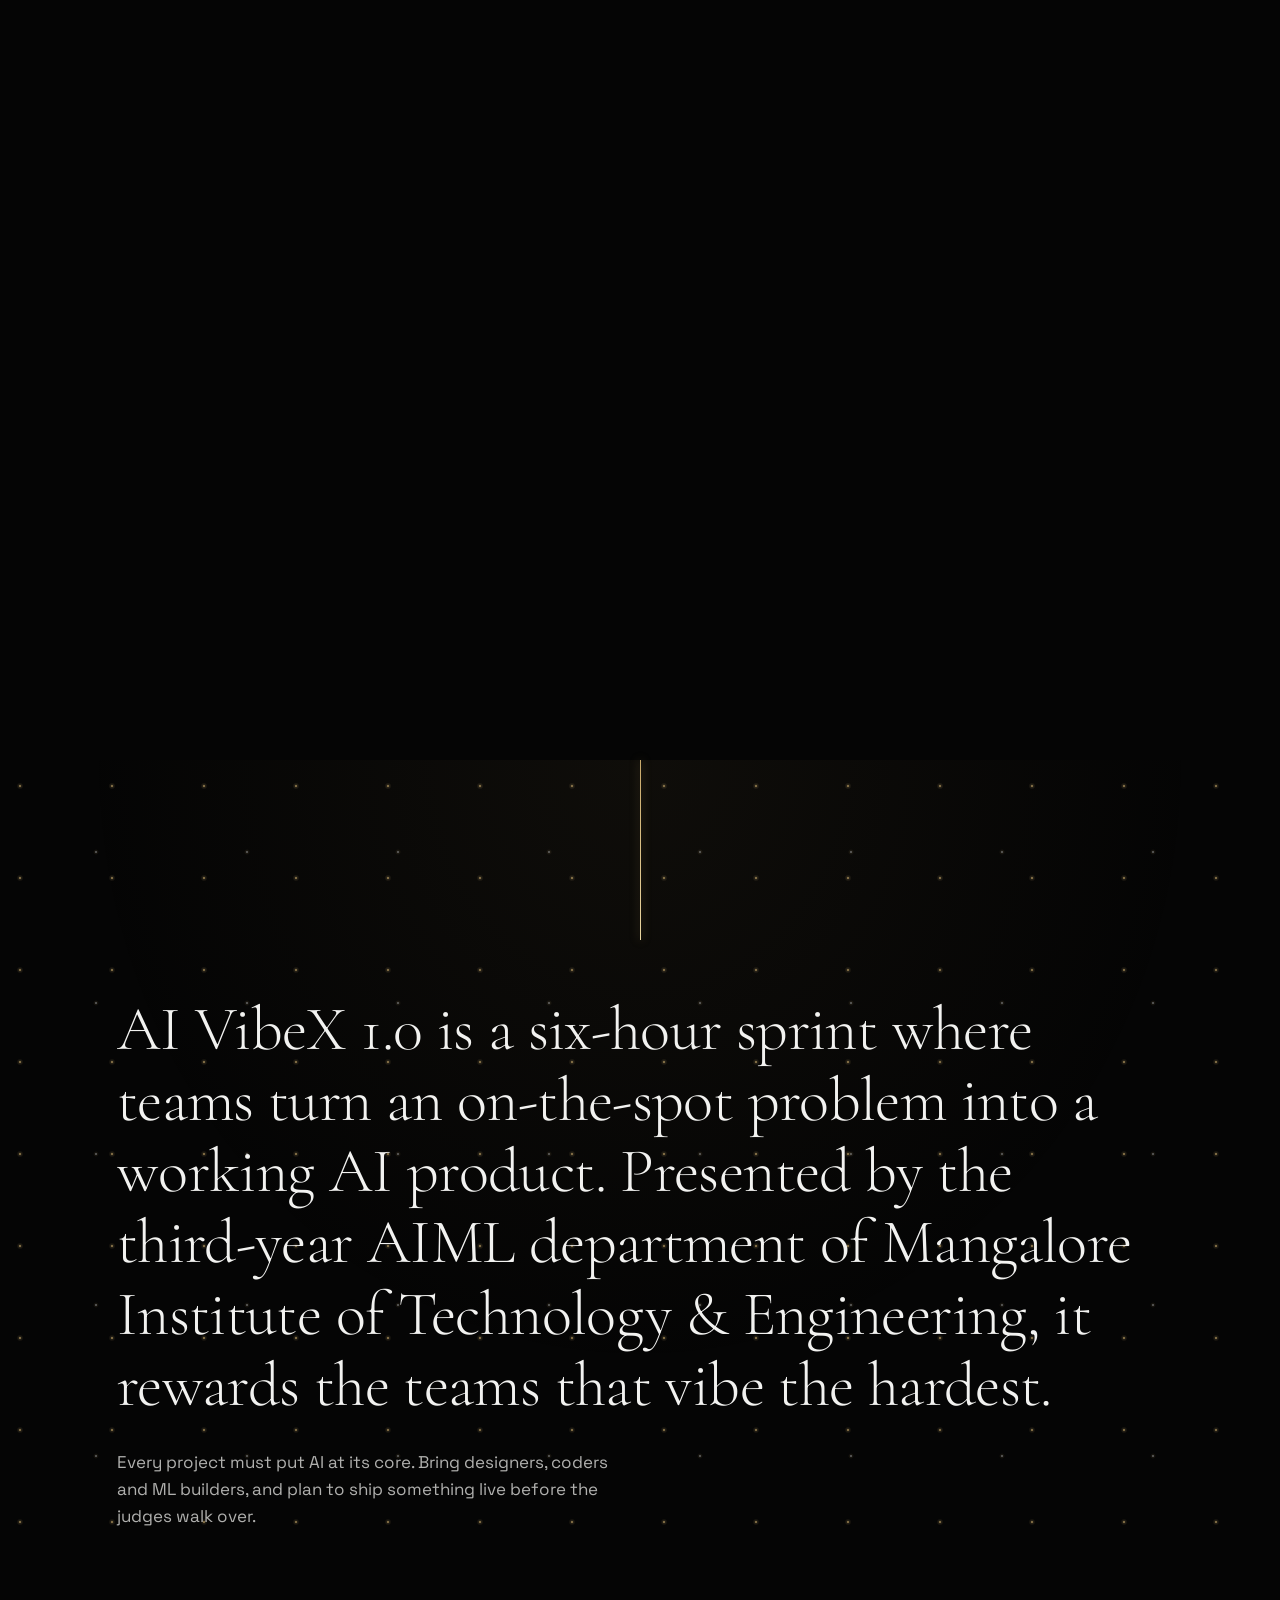
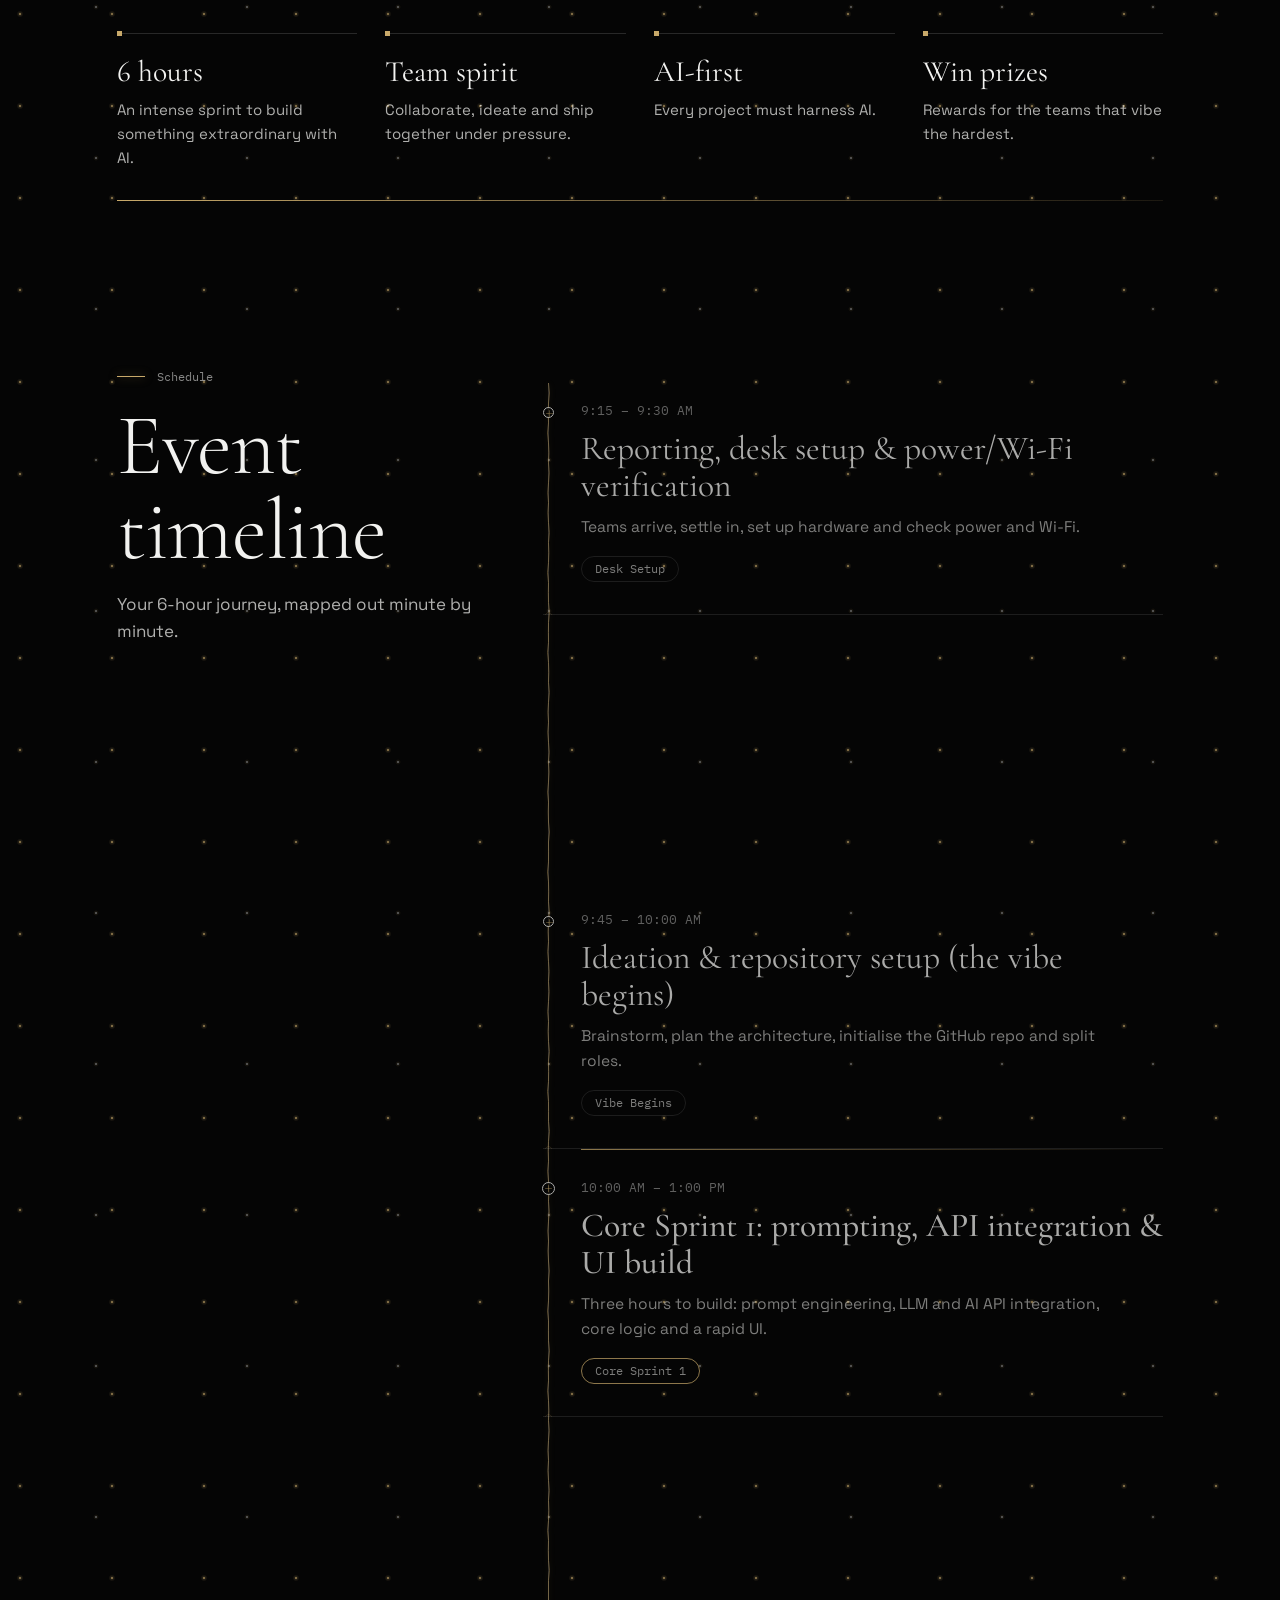
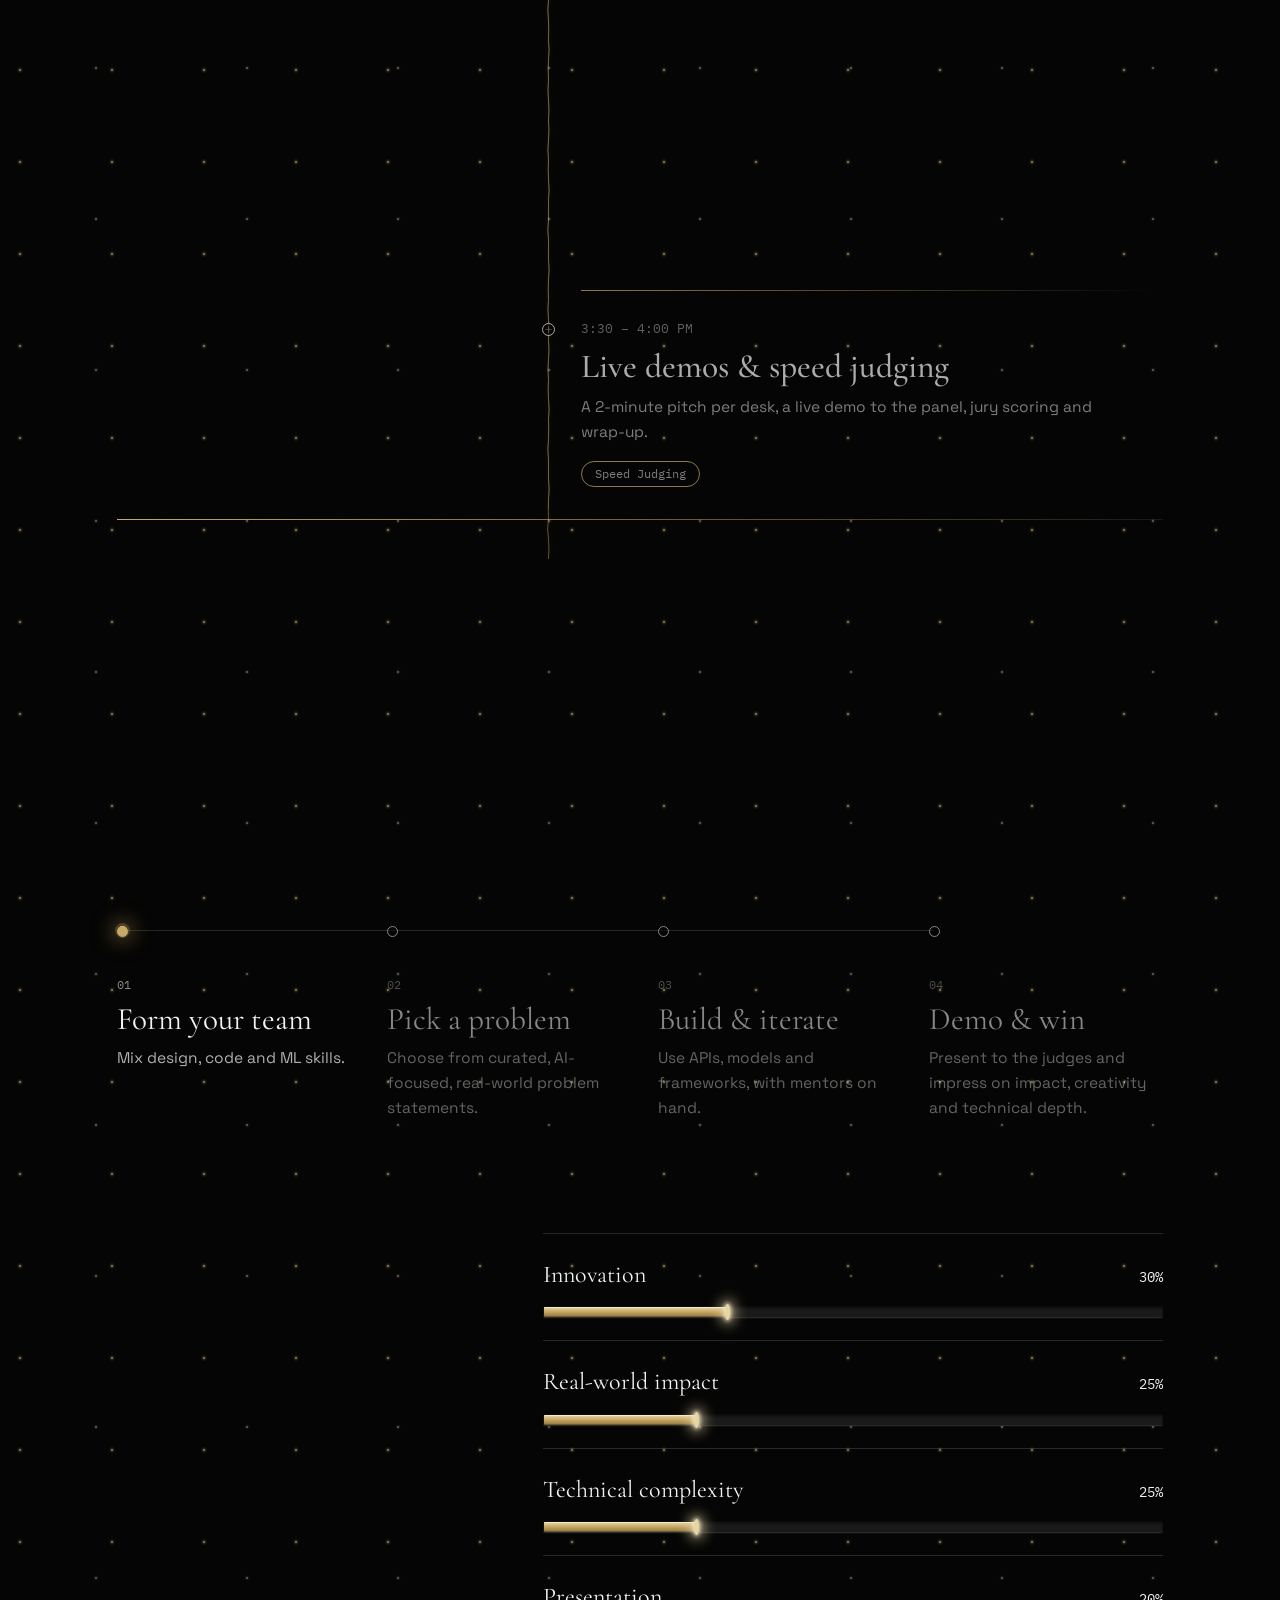
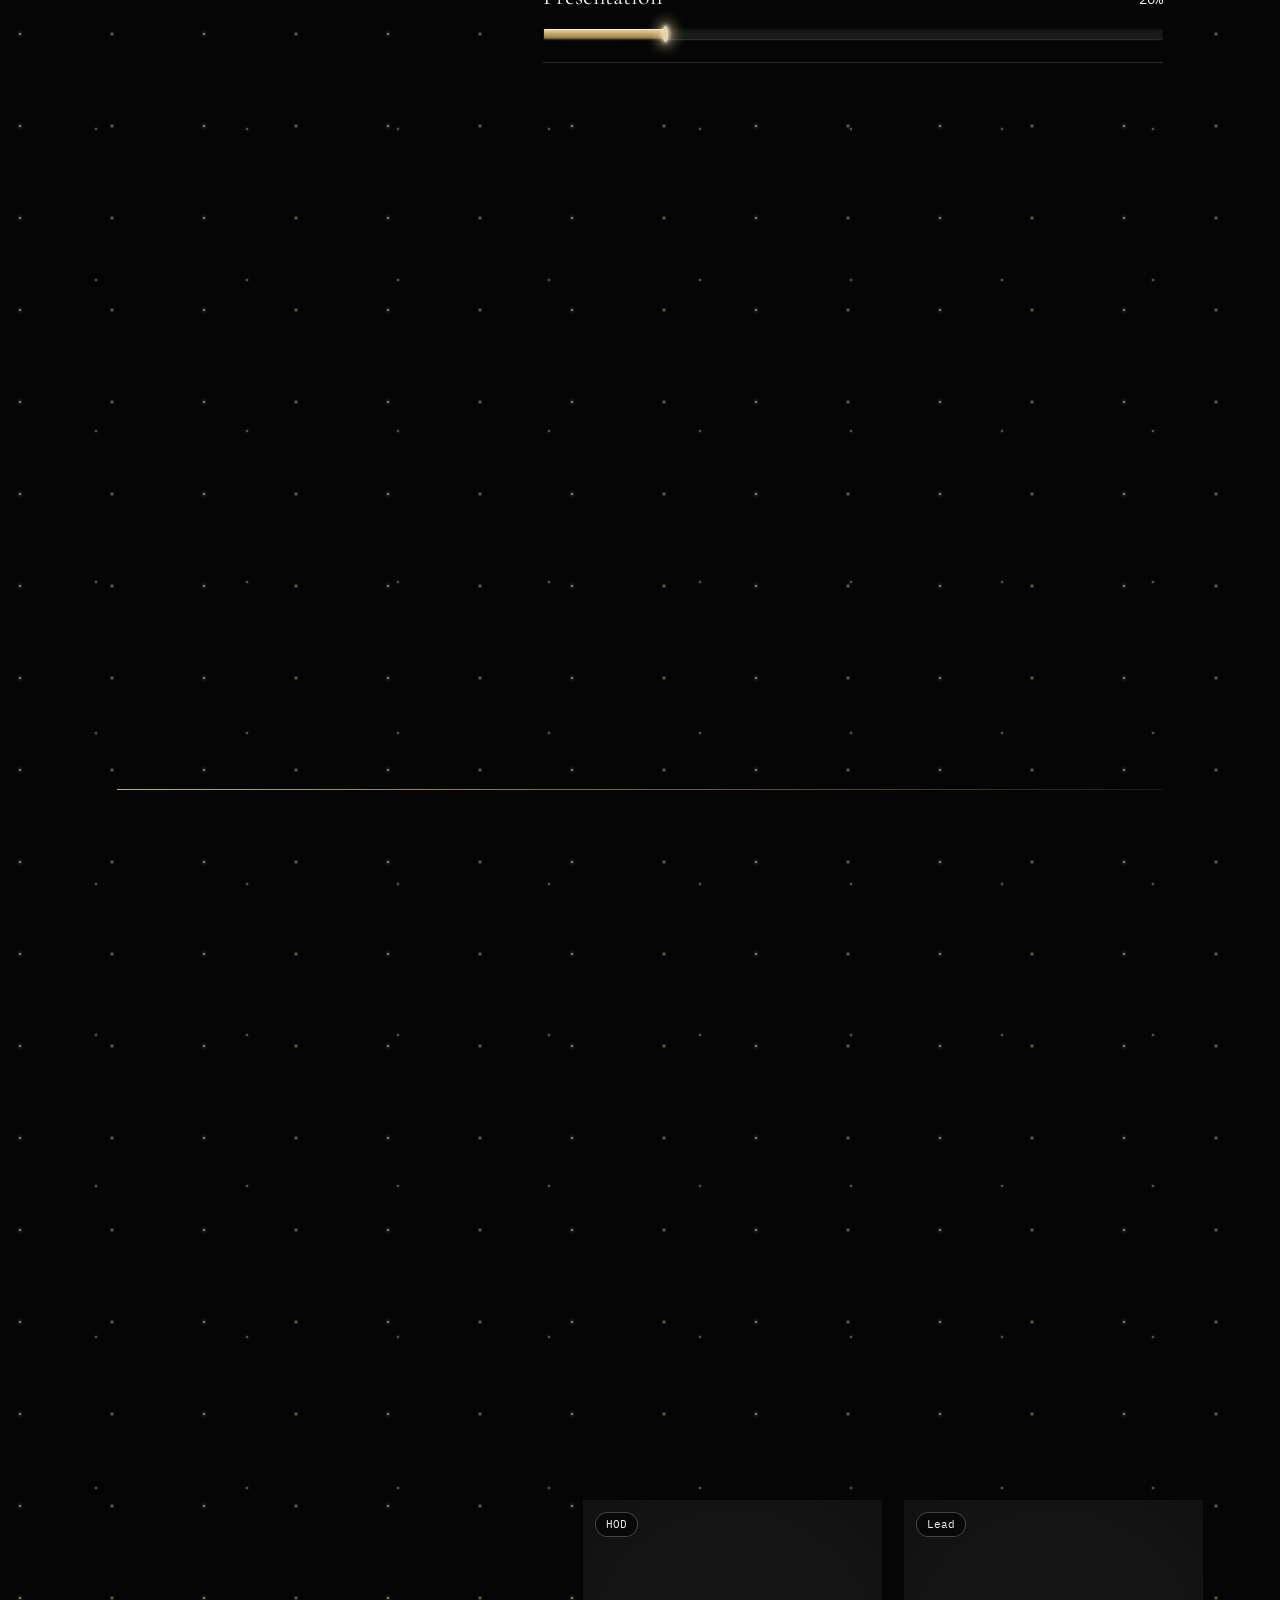
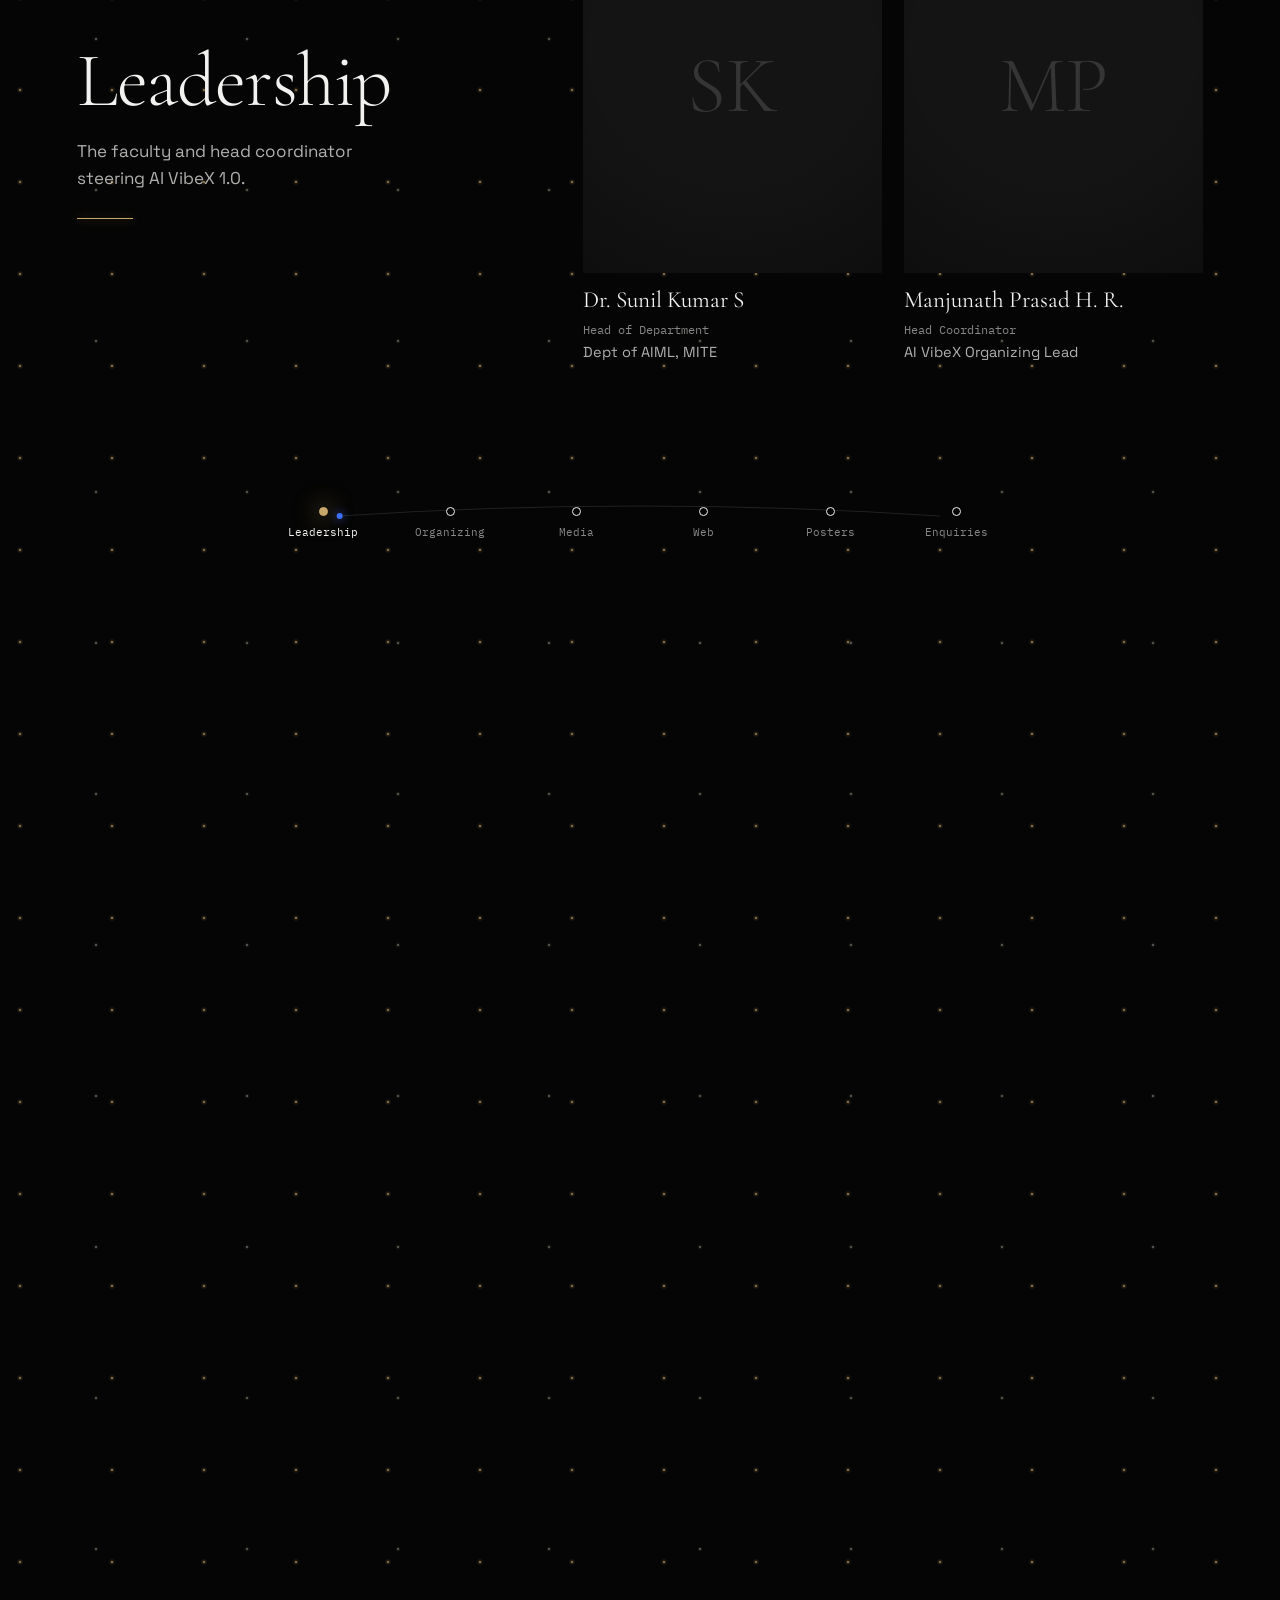
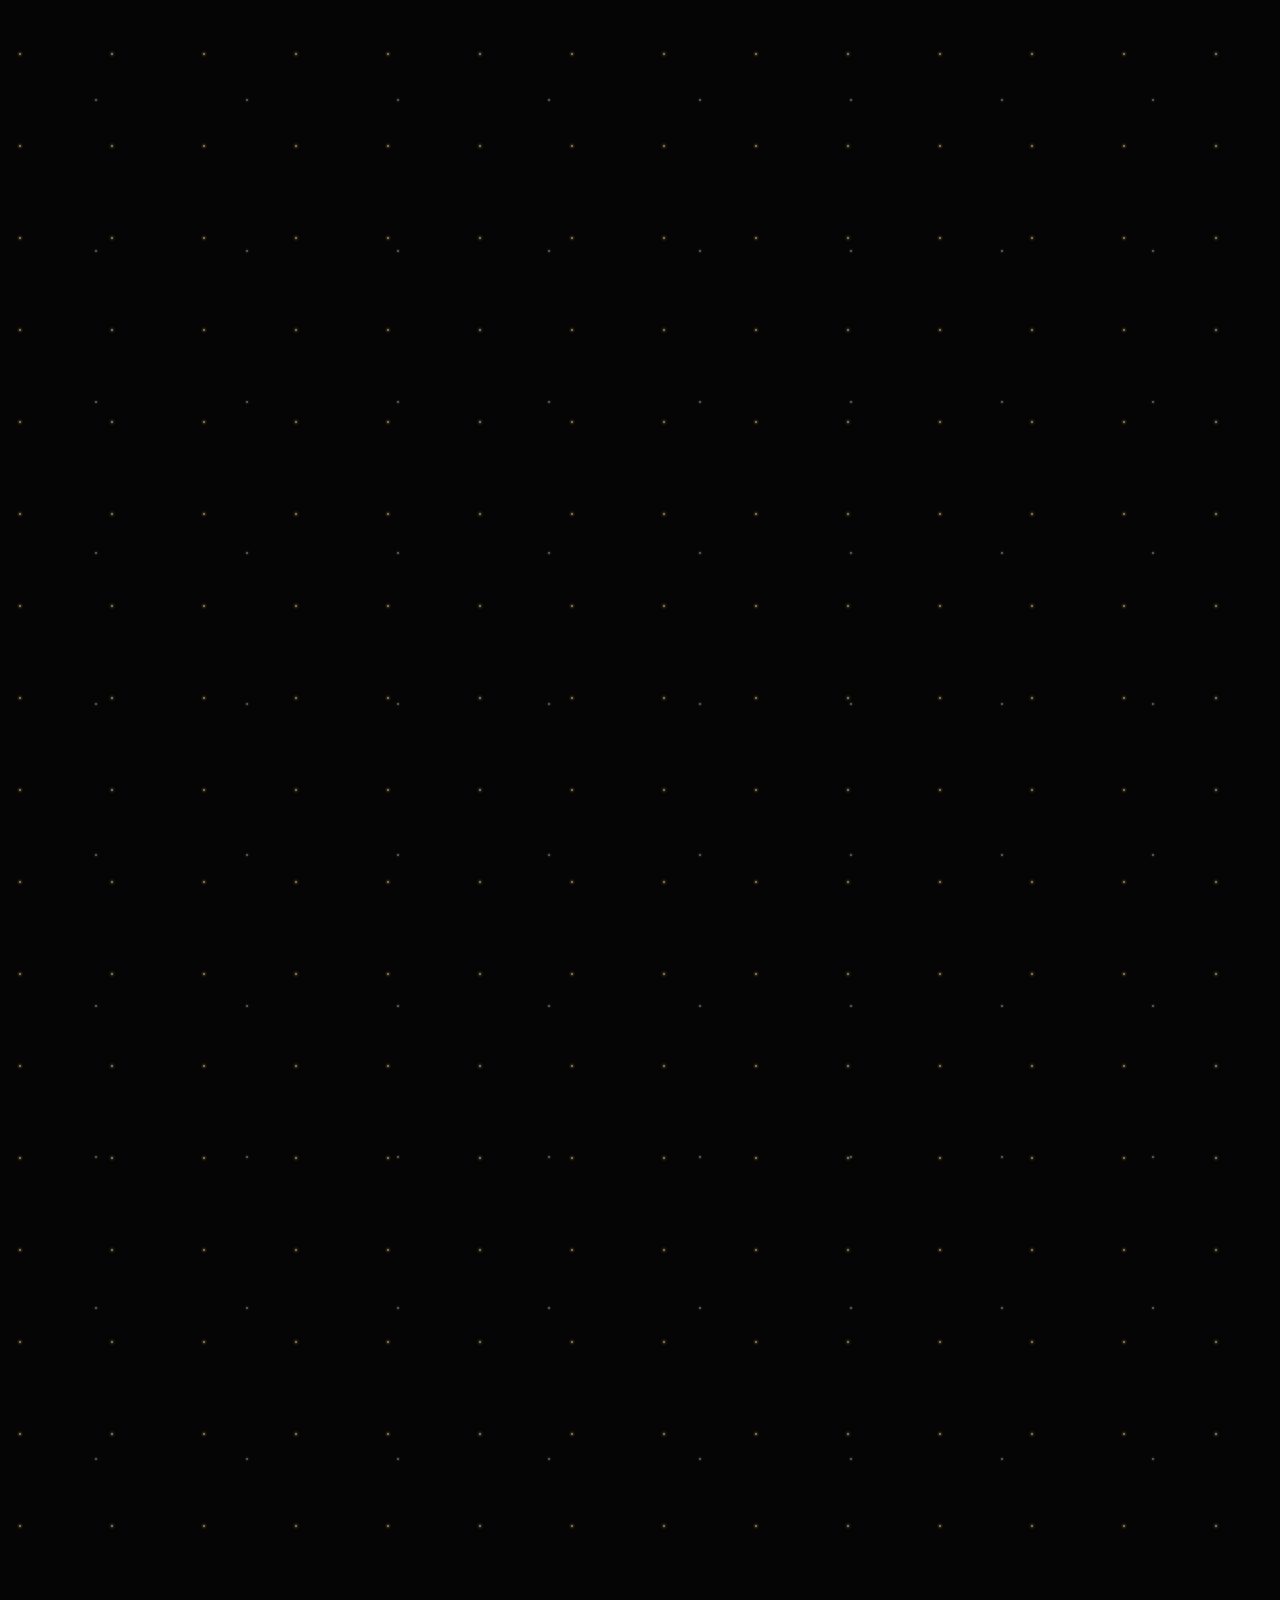
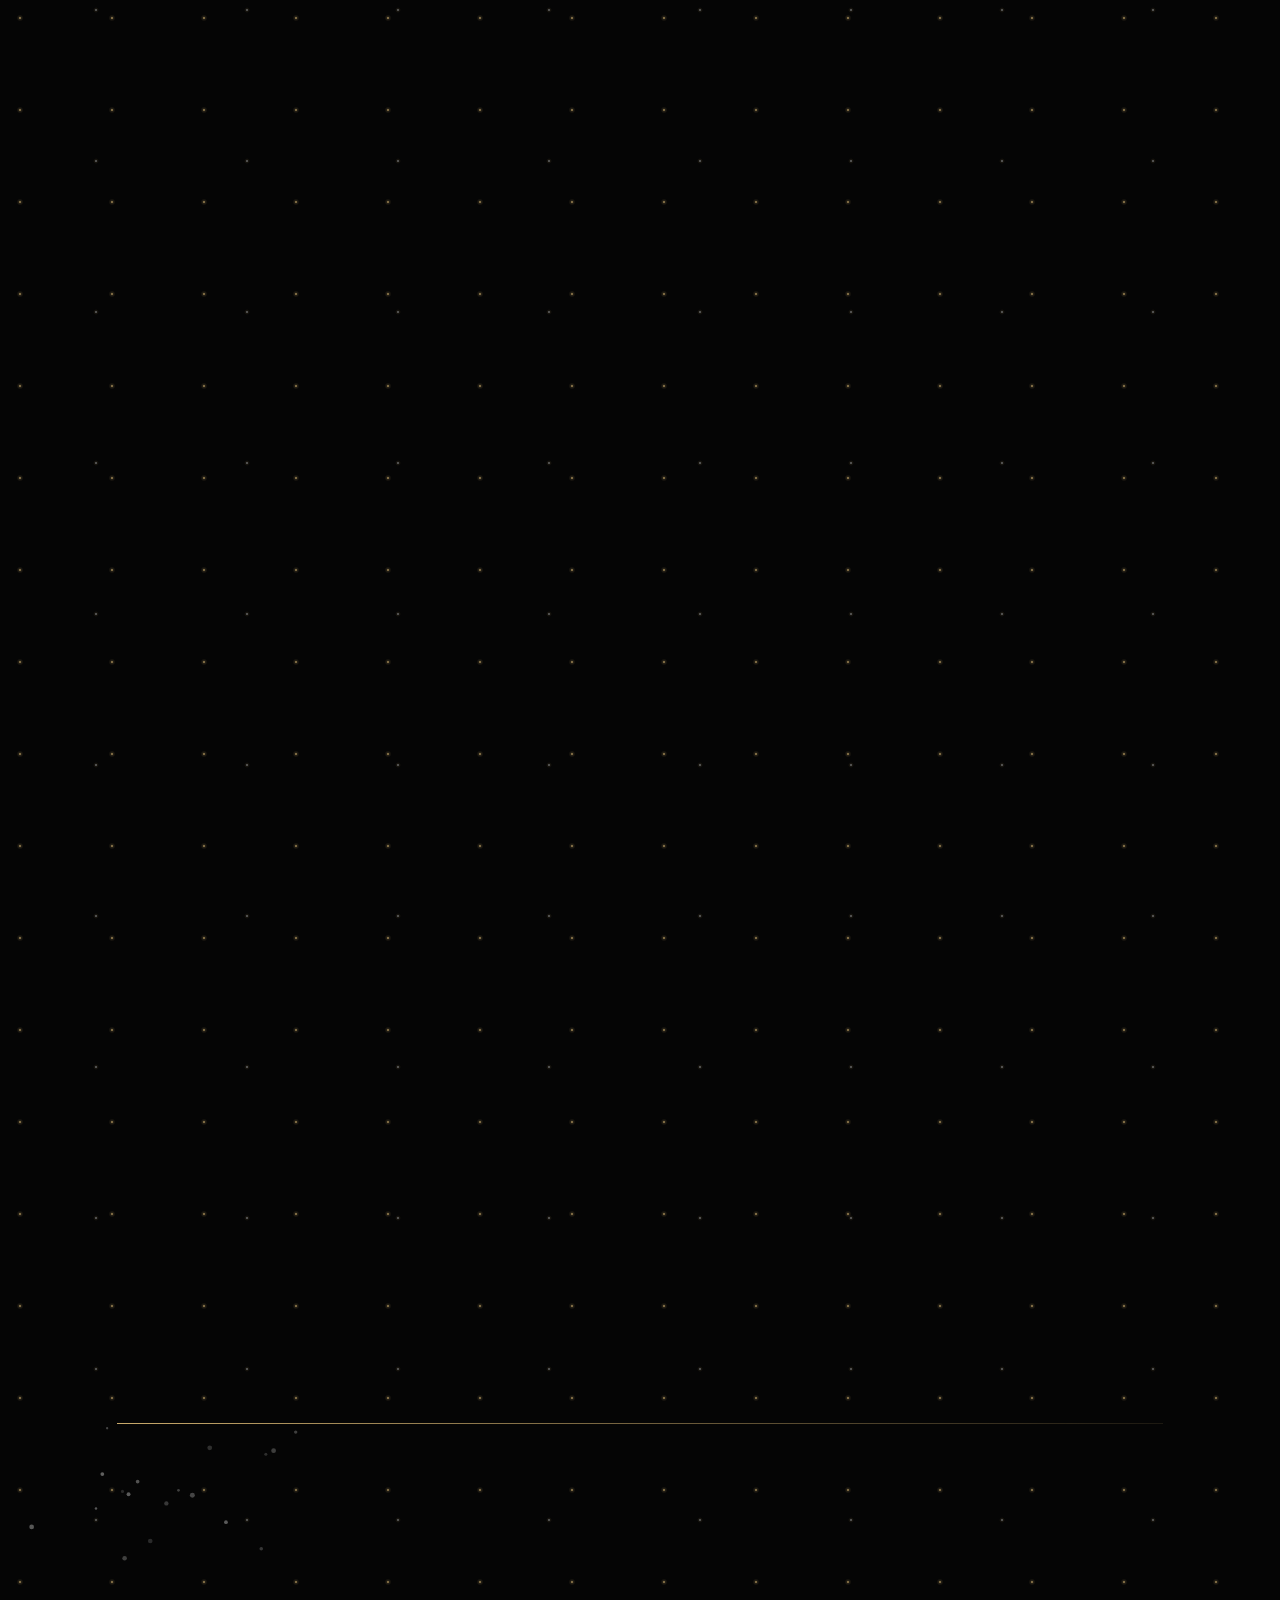
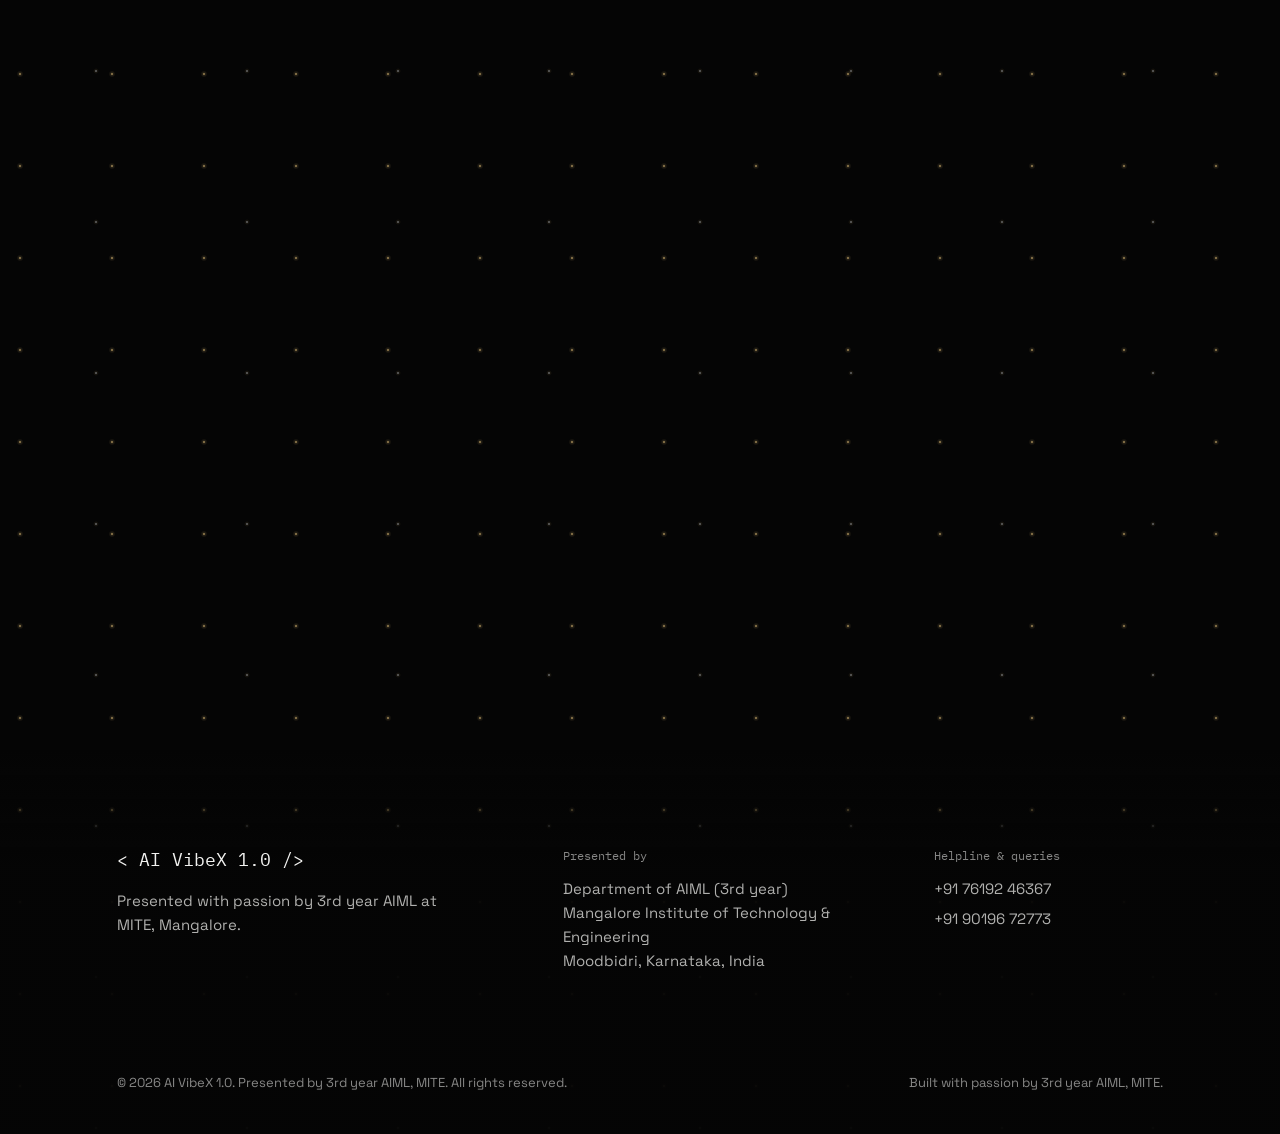
